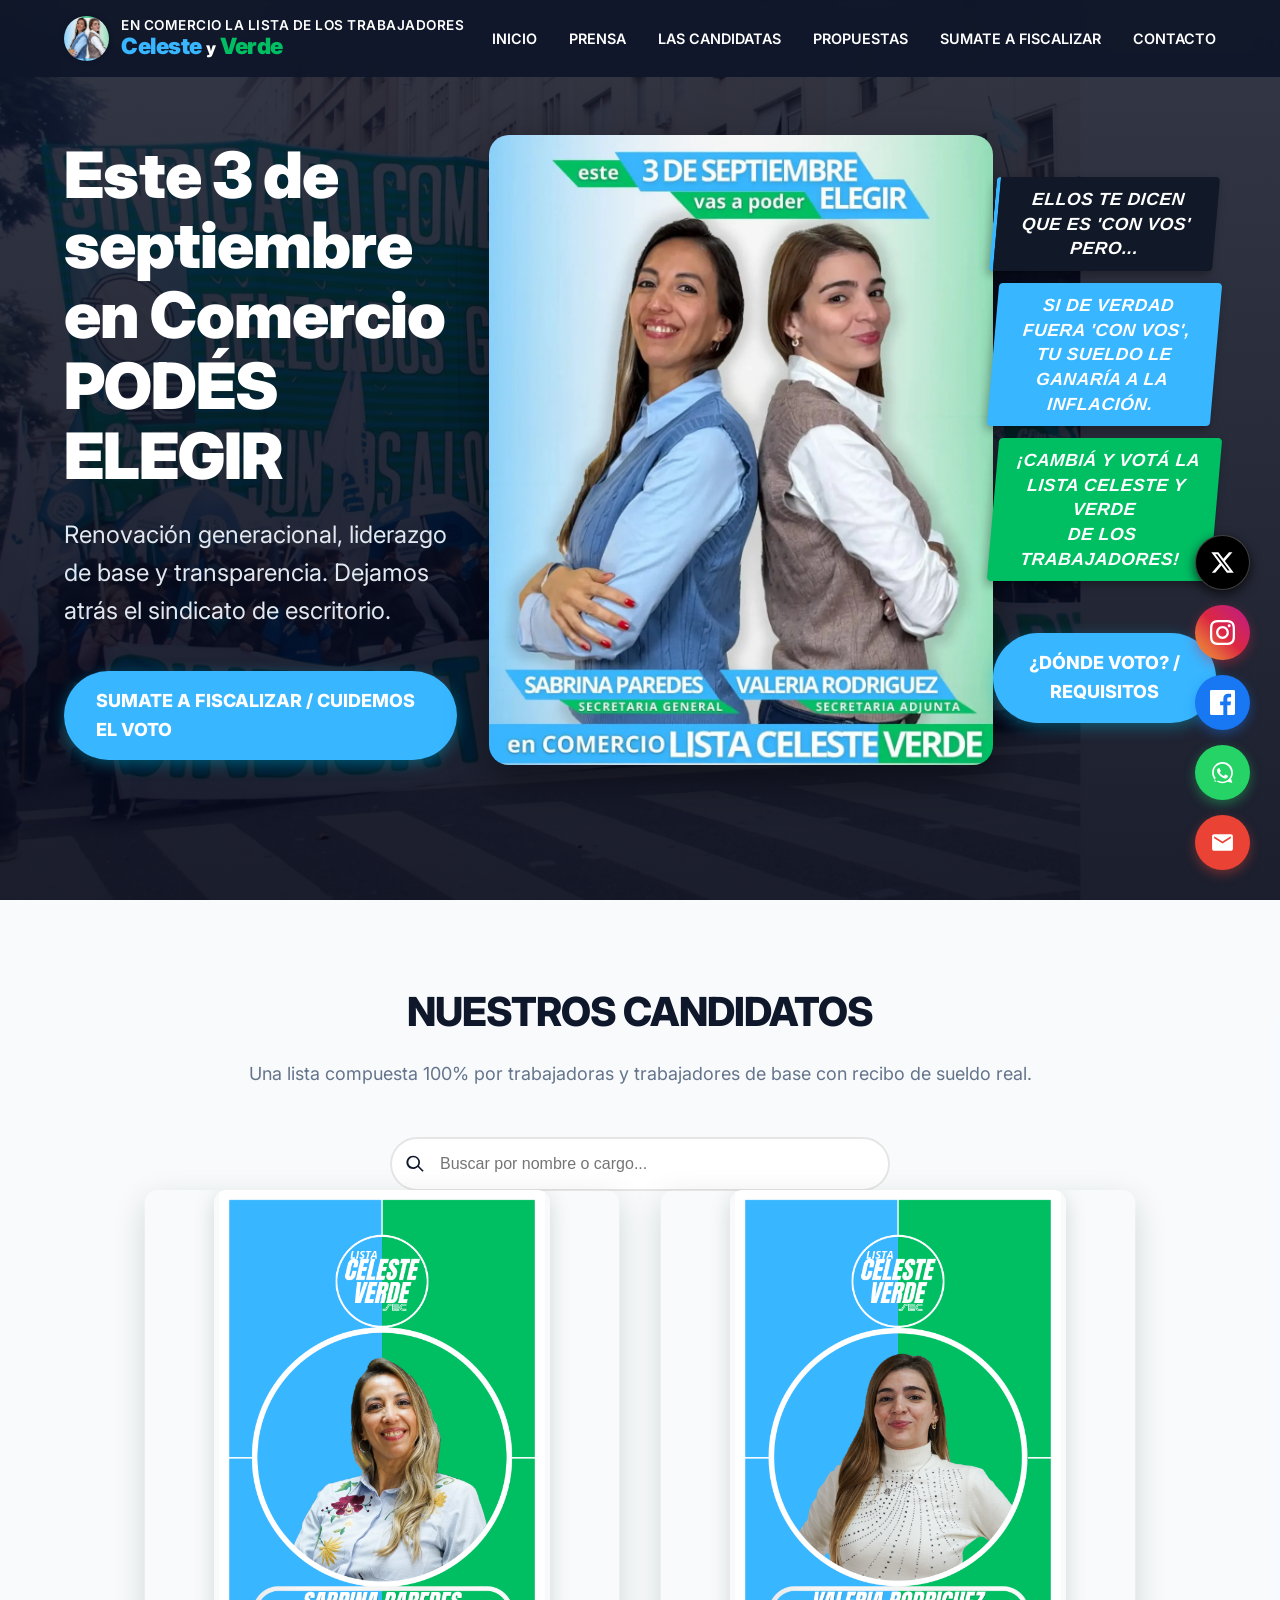
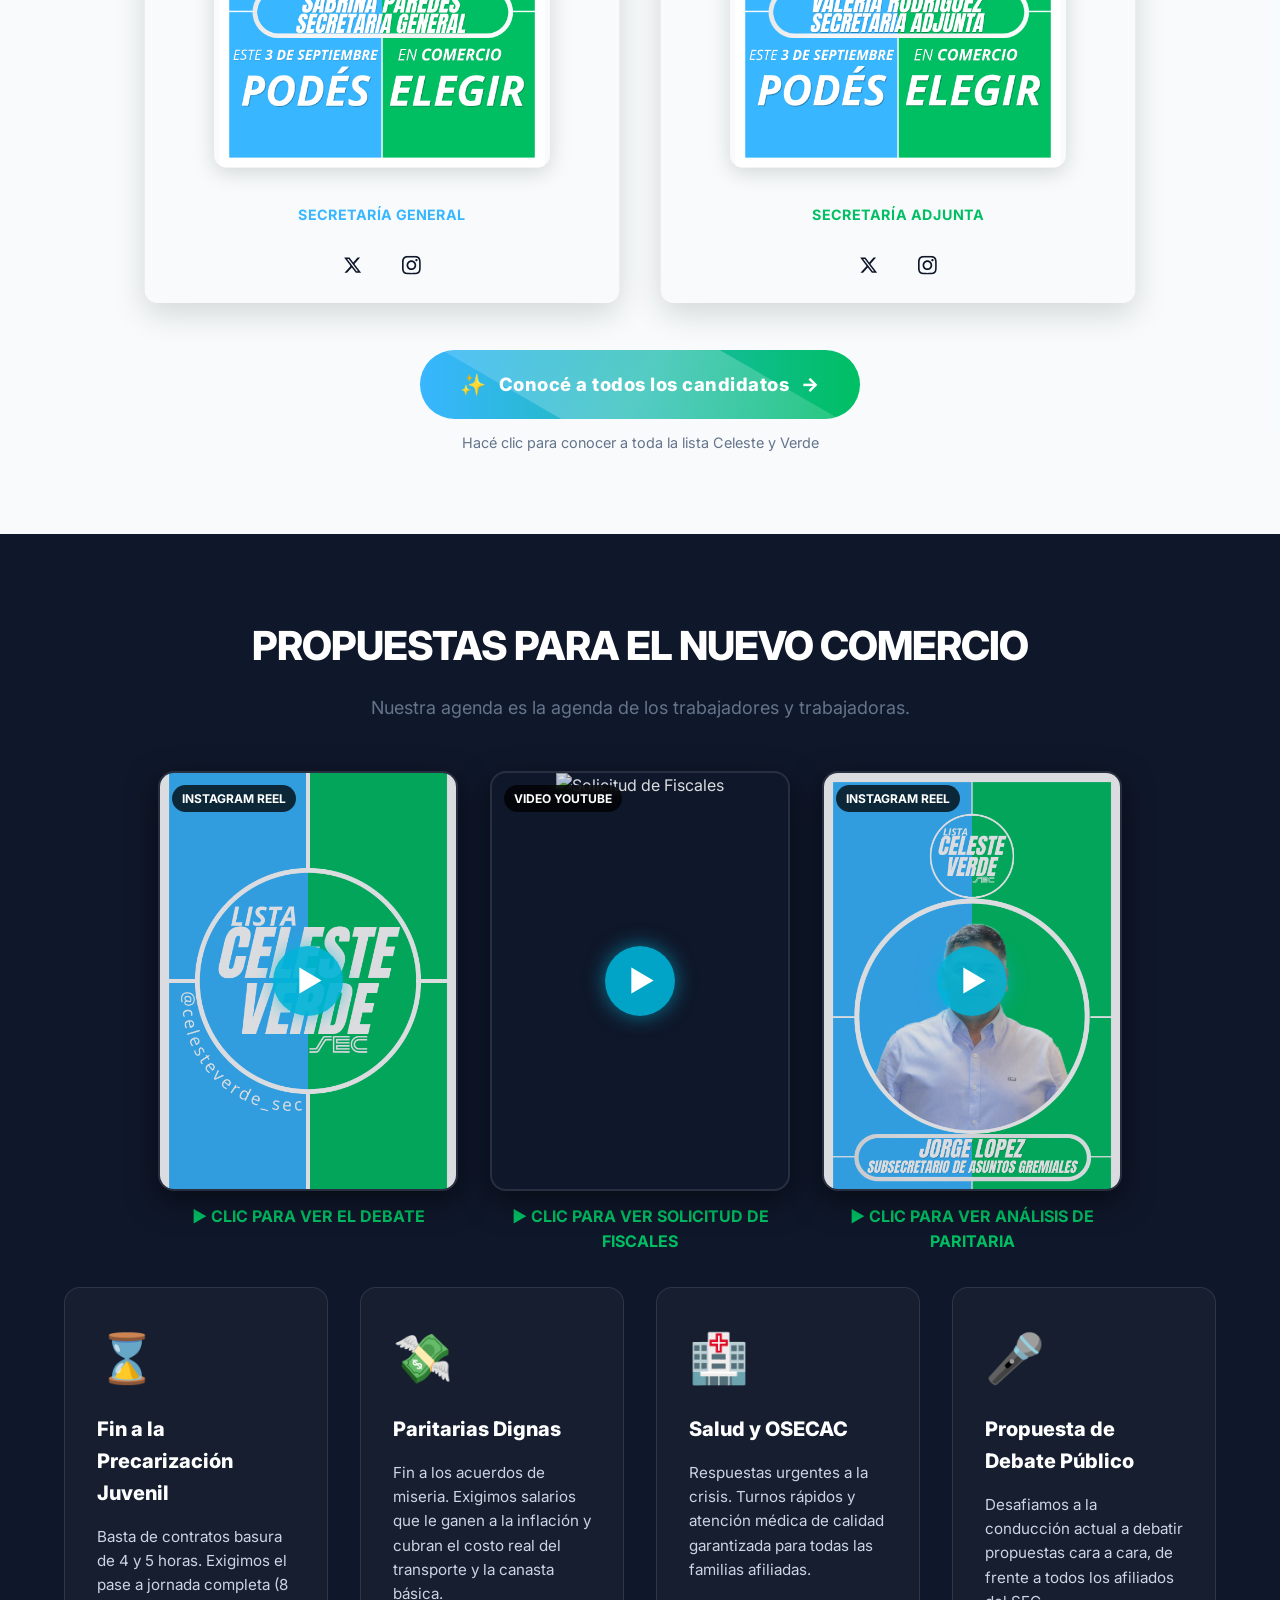
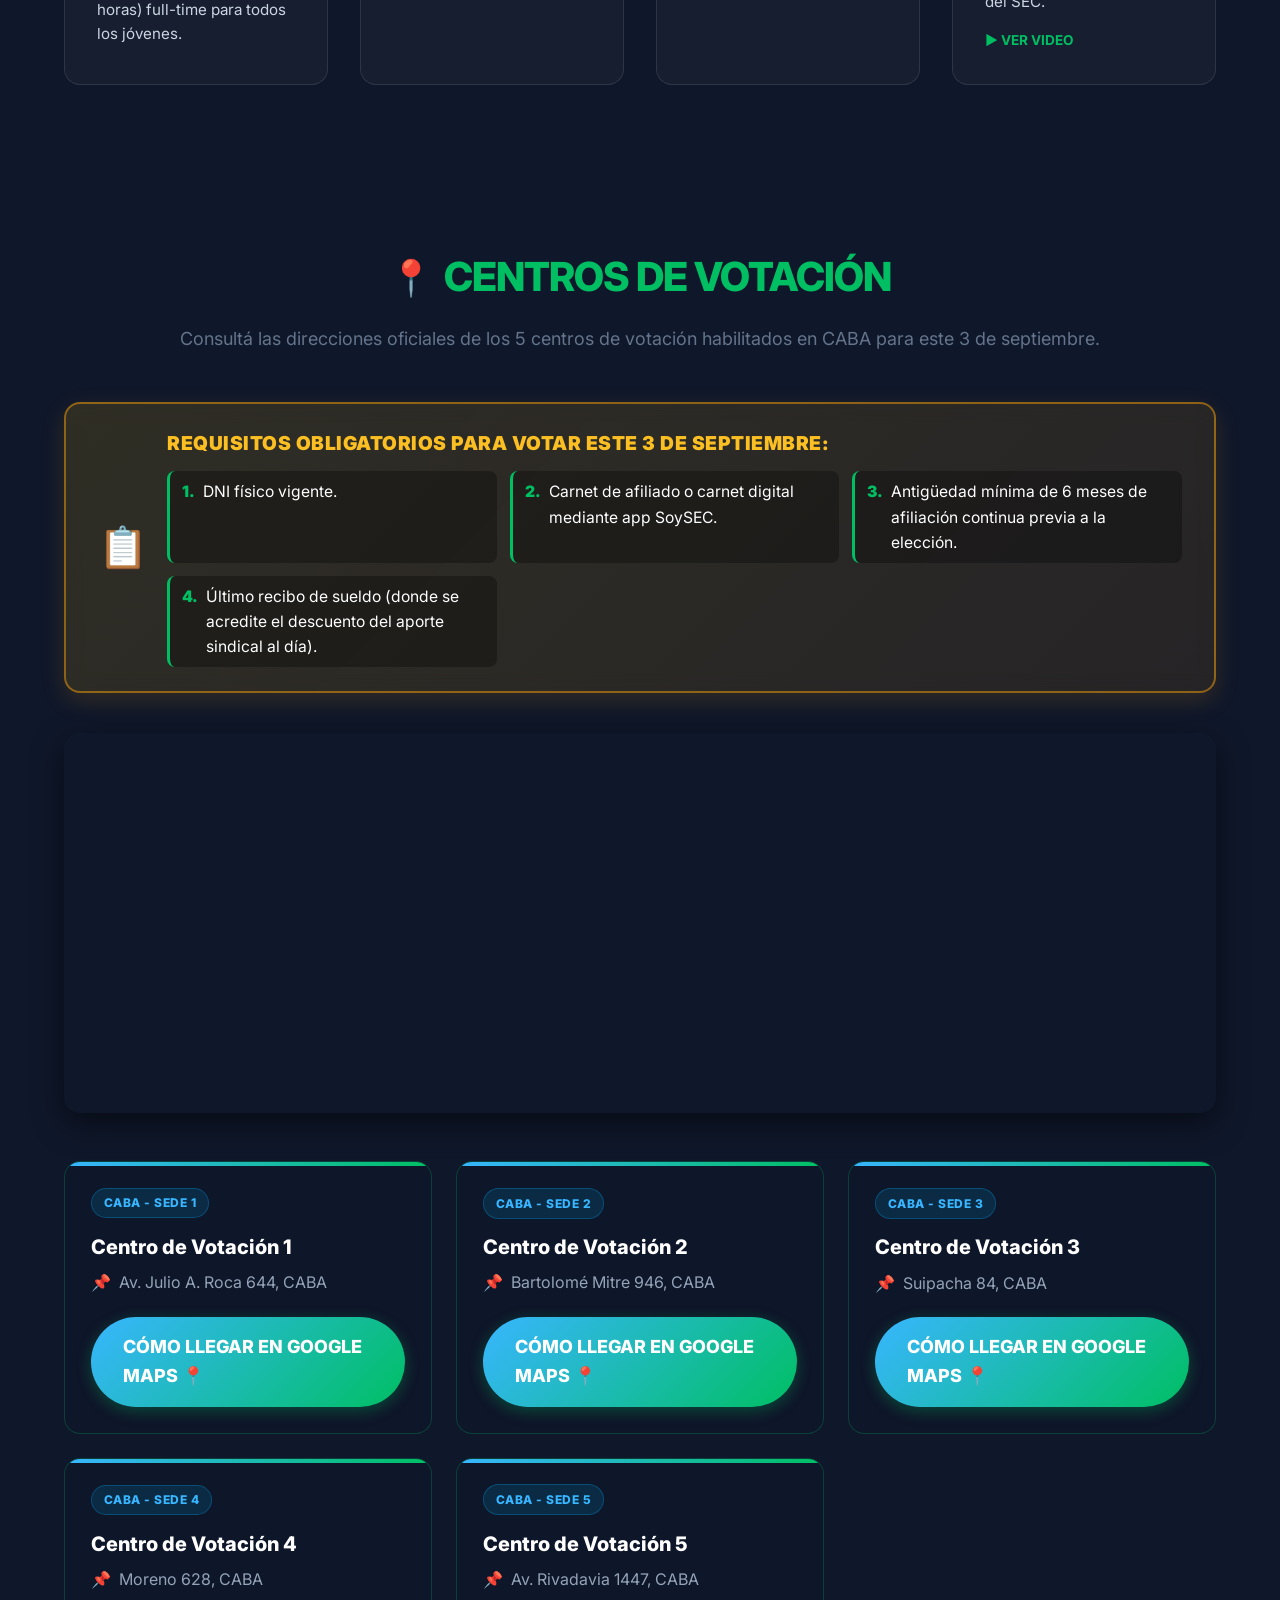
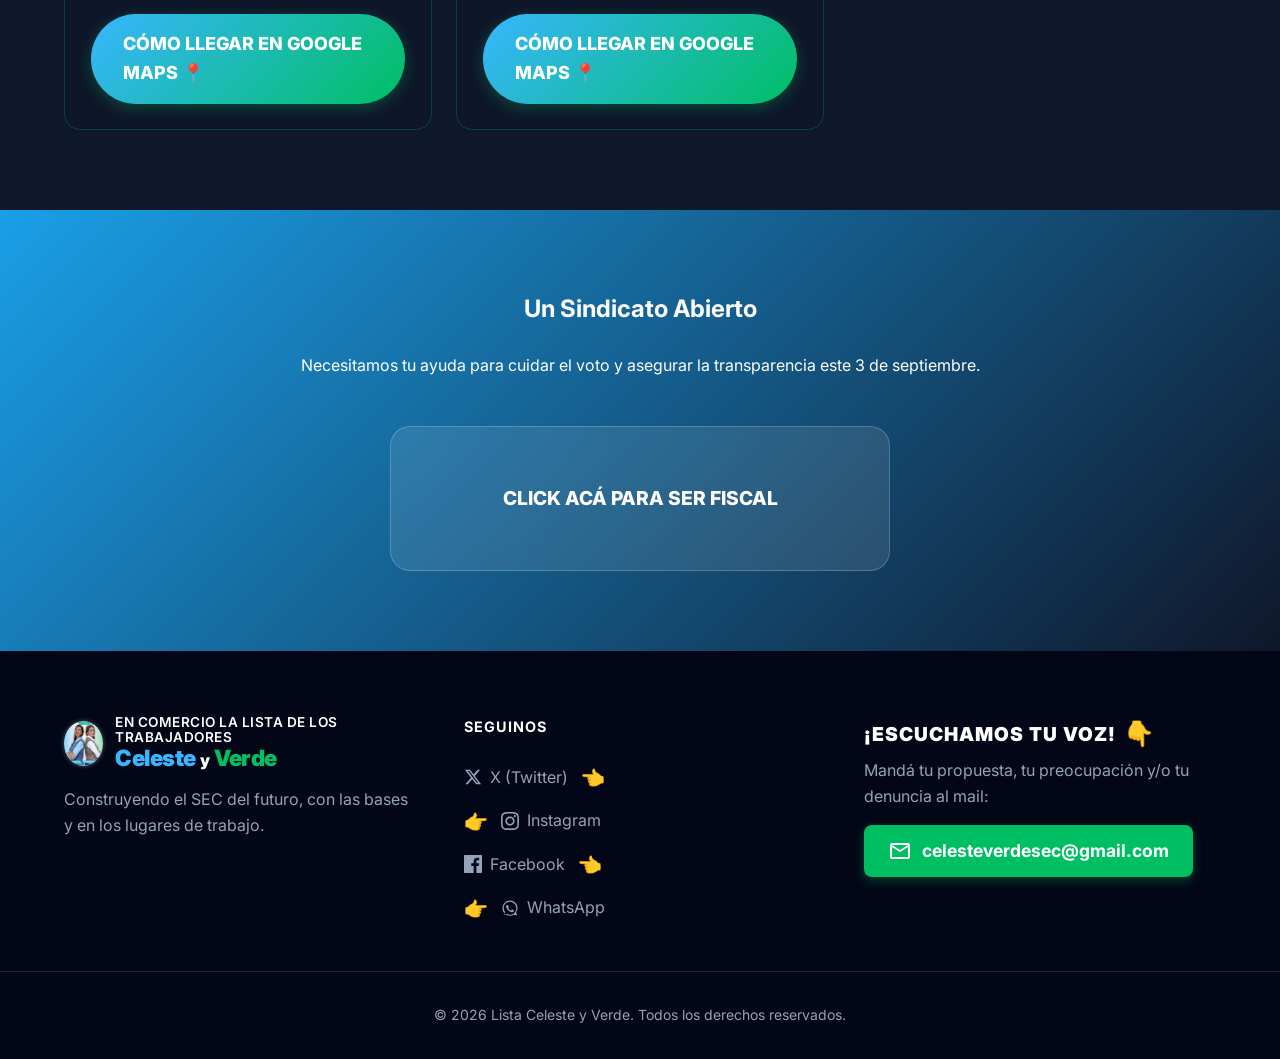
==== index.html @ 41adf893 "Update Donde Voto styling, add leaflet interactive map, and finalize pages" ====
<!DOCTYPE html>
<html lang="es" class="scroll-snap-enabled">
<head>
    <meta charset="UTF-8">
    <meta name="viewport" content="width=device-width, initial-scale=1.0">
    <title>Lista Celeste y Verde - Sindicato de Empleados de Comercio (SEC) | Elecciones y Paritarias</title>
    <meta name="description" content="En Comercio la Lista de los Trabajadores Celeste y Verde. Renovación generacional, defensa de tu sueldo, paritarias, derechos laborales y transparencia en el SEC. Sabrina Paredes y Valeria Rodríguez. Enterate dónde voto y más.">
    <meta name="keywords" content="Lista Celeste y Verde, Sindicato de Empleados de Comercio, SEC, Sabrina Paredes, Valeria Rodriguez, Elecciones SEC, paritarias comercio, aumento de sueldo comercio, donde voto comercio, inflacion, derechos laborales, elecciones sindicales, comercio capital federal">
    <meta name="author" content="Lista Celeste y Verde">
    <meta name="robots" content="index, follow, max-snippet:-1, max-image-preview:large, max-video-preview:-1">
    <link rel="canonical" href="https://intel003.github.io/celsteyverde/">

    <!-- Open Graph / Social Media (WhatsApp, Facebook, Instagram) -->
    <meta property="og:type" content="website">
    <meta property="og:url" content="https://intel003.github.io/celsteyverde/">
    <meta property="og:title" content="Lista Celeste y Verde | En comercio la lista de los trabajadores">
    <meta property="og:description" content="Renovación generacional, liderazgo de base y transparencia en el Sindicato de Empleados de Comercio (SEC). Conducida por Sabrina Paredes y Valeria Rodríguez.">
    <meta property="og:image" content="https://intel003.github.io/celsteyverde/sabrinayvaleriadeespalda.jpg">
    <meta property="og:locale" content="es_AR">
    <meta property="og:site_name" content="Lista Celeste y Verde SEC">

    <!-- Twitter Cards -->
    <meta name="twitter:card" content="summary_large_image">
    <meta name="twitter:site" content="@Celesteyverde">
    <meta name="twitter:title" content="Lista Celeste y Verde | En comercio la lista de los trabajadores">
    <meta name="twitter:description" content="Renovación generacional, liderazgo de base y transparencia. Sabrina Paredes y Valeria Rodríguez.">
    <meta name="twitter:image" content="https://intel003.github.io/celsteyverde/sabrinayvaleriadeespalda.jpg">

    <!-- JSON-LD Datos Estructurados para Google -->
    <script type="application/ld+json">
    {
      "@context": "https://schema.org",
      "@type": "Organization",
      "name": "Lista Celeste y Verde",
      "alternateName": "En comercio la lista de los trabajadores Celeste y Verde",
      "url": "https://intel003.github.io/celsteyverde/",
      "logo": "https://intel003.github.io/celsteyverde/logo.jpg",
      "description": "Lista Celeste y Verde para las elecciones del Sindicato de Empleados de Comercio (SEC). Conducida por Sabrina Paredes y Valeria Rodríguez.",
      "sameAs": [
        "https://x.com/Celesteyverde",
        "https://www.instagram.com/celesteverde_sec",
        "https://www.facebook.com/people/lacelesteyverde26/61592849967235/",
        "https://whatsapp.com/channel/0029Vb8SAuhBlHpfccqM6Q3B"
      ]
    }
    </script>

    <link href="https://fonts.googleapis.com/css2?family=Inter:wght@400;600;800;900&display=swap" rel="stylesheet">
    <!-- Favicon (Icono de la pestaña) -->
    <link rel="icon" type="image/png" href="favicon.png">
    <link rel="stylesheet" href="https://unpkg.com/leaflet@1.9.4/dist/leaflet.css" integrity="sha256-p4NxAoJBhIIN+hmNHrzRCf9tD/miZyoHS5obTRR9BMY=" crossorigin=""/>
    <link rel="stylesheet" href="style.css">

    <!-- Google tag (gtag.js) -->
    <script async src="https://www.googletagmanager.com/gtag/js?id=G-GR53KST8CR"></script>
    <script>
      window.dataLayer = window.dataLayer || [];
      function gtag(){dataLayer.push(arguments);}
      gtag('js', new Date());

      gtag('config', 'G-GR53KST8CR');
    </script>
</head>
<body>

    <!-- Header / Navbar -->
    <nav class="navbar">
        <div class="container nav-container">
            <a href="#" class="logo" style="display: flex; align-items: center; gap: 12px; text-decoration: none;">
                <img src="logo.jpg" alt="Logo Celeste y Verde" style="width: 45px; height: 45px; border-radius: 50%; object-fit: cover; box-shadow: 0 0 5px rgba(0,0,0,0.3);">
                <span style="display: flex; flex-direction: column; line-height: 1.1;">
                    <span class="text-white" style="font-size: 0.85rem; font-weight: 600; text-transform: uppercase; letter-spacing: 0.5px;">En comercio la lista de los trabajadores</span>
                    <span><span class="text-celeste" style="font-size: 1.4rem; font-weight: 900;">Celeste</span> <span class="text-white" style="font-size: 1rem;">y</span> <span class="text-verde" style="font-size: 1.4rem; font-weight: 900;">Verde</span></span>
                </span>
            </a>
            <button class="mobile-toggle" aria-label="Abrir menú">
                <span></span>
                <span></span>
                <span></span>
            </button>
            <ul class="nav-links">
                <li><a href="#inicio">Inicio</a></li>
                <li><a href="prensa.html">Prensa</a></li>
                <li><a href="#nosotros">Las Candidatas</a></li>
                <li><a href="#propuestas">Propuestas</a></li>
                <li><a href="#sumate">Sumate a Fiscalizar</a></li>
                <li><a href="#contacto">Contacto</a></li>
            </ul>
        </div>
    </nav>

    <!-- Hero Section -->
    <header id="inicio" class="hero">
        <div class="hero-overlay"></div>
        <div class="container hero-content">
            <div class="hero-text">
                <h1><span class="blink-celeste">Este 3 de septiembre</span> <span class="blink-verde">en Comercio</span> <br><span class="blink-celeste">PODÉS</span> <span class="blink-verde">ELEGIR</span></h1>
                <p class="hero-subtitle">Renovación generacional, liderazgo de base y transparencia. Dejamos atrás el sindicato de escritorio.</p>
                <div class="hero-actions">
                    <a href="#sumate" class="btn btn-primary btn-blink-slow">Sumate a Fiscalizar / Cuidemos el Voto</a>
                </div>
            </div>
            <div class="hero-image">
                <img src="sabrinayvaleriadeespalda.jpg" alt="Sabrina Paredes y Valeria Rodríguez" class="hero-candidatas-img">
                <div class="slogan-under-image">
                    <div class="slogan-badge bg-dark-brush">Ellos te dicen que es 'con vos' pero...</div>
                    <div class="slogan-badge bg-celeste-brush">Si de verdad fuera 'con vos',<br>tu sueldo le ganaría a la inflación.</div>
                    <div class="slogan-badge bg-verde-brush">¡Cambiá y votá la Lista Celeste y Verde<br>de los Trabajadores!</div>
                    <div style="text-align: center; margin-top: 40px;">
                        <a href="#donde-voto" class="btn btn-primary btn-blink-slow">¿DÓNDE VOTO? / REQUISITOS</a>
                    </div>
                </div>
            </div>
        </div>
    </header>

    <!-- Bloque 1: Lista Completa de Candidatos -->
    <section id="nosotros" class="section bg-light">
        <div class="container">
            <div class="section-title text-center">
                <h2>Nuestros Candidatos</h2>
                <p>Una lista compuesta 100% por trabajadoras y trabajadores de base con recibo de sueldo real.</p>
            </div>

            <!-- Buscador -->
            <div class="search-container text-center mb-6">
                <div class="search-box">
                    <svg class="search-icon" viewBox="0 0 24 24" width="20" height="20" fill="currentColor"><path d="M10 2a8 8 0 105.293 13.707l5.707 5.707 1.414-1.414-5.707-5.707A8 8 0 0010 2zm0 2a6 6 0 110 12 6 6 0 010-12z"/></svg>
                    <input type="text" id="candidateSearch" class="search-input" placeholder="Buscar por nombre o cargo...">
                </div>
            </div>

            <!-- Cabecera / Conducción -->
            <div class="candidatos-tier">
                <div class="candidatas-grid top-tier">
                    <div class="candidato-card premium-card" data-name="sabrina paredes" data-cargo="secretaria general">
                        <img src="sabrina.png" alt="Sabrina Paredes" class="candidata-img" loading="lazy" decoding="async">
                        <div class="candidato-info">
                            <span class="candidato-puesto text-celeste">Secretaría General</span>
                        </div>
                        <div class="candidata-socials">
                            <a href="https://x.com/sabriparedessec?s=20" target="_blank" rel="noopener noreferrer" class="social-icon" aria-label="X (Twitter)">
                                <svg viewBox="0 0 24 24" width="18" height="18" fill="currentColor"><path d="M18.244 2.25h3.308l-7.227 8.26 8.502 11.24H16.17l-5.214-6.817L4.99 21.75H1.68l7.73-8.835L1.254 2.25H8.08l4.713 6.231zm-1.161 17.52h1.833L7.084 4.126H5.117z"/></svg>
                            </a>
                            <a href="https://www.instagram.com/sabrinaparedesoficial?utm_source=ig_web_button_share_sheet&igsh=ZDNlZDc0MzIxNw==" target="_blank" rel="noopener noreferrer" class="social-icon" aria-label="Instagram">
                                <svg viewBox="0 0 24 24" width="18" height="18" fill="currentColor"><path d="M12 2.163c3.204 0 3.584.012 4.85.07 3.252.148 4.771 1.691 4.919 4.919.058 1.265.069 1.645.069 4.849 0 3.205-.012 3.584-.069 4.849-.149 3.225-1.664 4.771-4.919 4.919-1.266.058-1.644.07-4.85.07-3.204 0-3.584-.012-4.849-.07-3.26-.149-4.771-1.699-4.919-4.92-.058-1.265-.07-1.644-.07-4.849 0-3.204.013-3.583.07-4.849.149-3.227 1.664-4.771 4.919-4.919 1.266-.057 1.645-.069 4.849-.069zm0-2.163c-3.259 0-3.667.014-4.947.072-4.358.2-6.78 2.618-6.98 6.98-.059 1.281-.073 1.689-.073 4.948 0 3.259.014 3.668.072 4.948.2 4.358 2.618 6.78 6.98 6.98 1.281.058 1.689.072 4.948.072 3.259 0 3.668-.014 4.948-.072 4.354-.2 6.782-2.618 6.979-6.98.059-1.28.073-1.689.073-4.948 0-3.259-.014-3.667-.072-4.947-.196-4.354-2.617-6.78-6.979-6.98-1.281-.059-1.69-.073-4.949-.073zm0 5.838c-3.403 0-6.162 2.759-6.162 6.162s2.759 6.163 6.162 6.163 6.162-2.759 6.162-6.163c0-3.403-2.759-6.162-6.162-6.162zm0 10.162c-2.209 0-4-1.79-4-4 0-2.209 1.791-4 4-4s4 1.791 4 4c0 2.21-1.791 4-4 4zm6.406-11.845c-.796 0-1.441.645-1.441 1.44s.645 1.44 1.441 1.44c.795 0 1.439-.645 1.439-1.44s-.644-1.44-1.439-1.44z"/></svg>
                            </a>
                        </div>
                    </div>
                    <div class="candidato-card premium-card" data-name="valeria rodríguez" data-cargo="secretaria adjunta">
                        <img src="VALERIA.png" alt="Valeria Rodríguez" class="candidata-img" loading="lazy" decoding="async">
                        <div class="candidato-info">
                            <span class="candidato-puesto text-verde">Secretaría Adjunta</span>
                        </div>
                        <div class="candidata-socials">
                            <a href="https://x.com/Val_Rodriguez11" target="_blank" rel="noopener noreferrer" class="social-icon" aria-label="X (Twitter)">
                                <svg viewBox="0 0 24 24" width="18" height="18" fill="currentColor"><path d="M18.244 2.25h3.308l-7.227 8.26 8.502 11.24H16.17l-5.214-6.817L4.99 21.75H1.68l7.73-8.835L1.254 2.25H8.08l4.713 6.231zm-1.161 17.52h1.833L7.084 4.126H5.117z"/></svg>
                            </a>
                            <a href="https://www.instagram.com/valeria_rodriguezok?igsh=MTNxOXphZjhndXh1MA==" target="_blank" rel="noopener noreferrer" class="social-icon" aria-label="Instagram">
                                <svg viewBox="0 0 24 24" width="18" height="18" fill="currentColor"><path d="M12 2.163c3.204 0 3.584.012 4.85.07 3.252.148 4.771 1.691 4.919 4.919.058 1.265.069 1.645.069 4.849 0 3.205-.012 3.584-.069 4.849-.149 3.225-1.664 4.771-4.919 4.919-1.266.058-1.644.07-4.85.07-3.204 0-3.584-.012-4.849-.07-3.26-.149-4.771-1.699-4.919-4.92-.058-1.265-.07-1.644-.07-4.849 0-3.204.013-3.583.07-4.849.149-3.227 1.664-4.771 4.919-4.919 1.266-.057 1.645-.069 4.849-.069zm0-2.163c-3.259 0-3.667.014-4.947.072-4.358.2-6.78 2.618-6.98 6.98-.059 1.281-.073 1.689-.073 4.948 0 3.259.014 3.668.072 4.948.2 4.358 2.618 6.78 6.98 6.98 1.281.058 1.689.072 4.948.072 3.259 0 3.668-.014 4.948-.072 4.354-.2 6.782-2.618 6.979-6.98.059-1.28.073-1.689.073-4.948 0-3.259-.014-3.667-.072-4.947-.196-4.354-2.617-6.78-6.979-6.98-1.281-.059-1.69-.073-4.949-.073zm0 5.838c-3.403 0-6.162 2.759-6.162 6.162s2.759 6.163 6.162 6.163 6.162-2.759 6.162-6.163c0-3.403-2.759-6.162-6.162-6.162zm0 10.162c-2.209 0-4-1.79-4-4 0-2.209 1.791-4 4-4s4 1.791 4 4c0 2.21-1.791 4-4 4zm6.406-11.845c-.796 0-1.441.645-1.441 1.44s.645 1.44 1.441 1.44c.795 0 1.439-.645 1.439-1.44s-.644-1.44-1.439-1.44z"/></svg>
                            </a>
                        </div>
                    </div>
                </div>
            </div>

            <!-- Botón de invitación a la página completa de candidatos -->
            <div class="text-center mt-6">
                <a href="candidatos.html" class="btn-candidatos-brillante">
                    <span class="btn-brillante-icon">✨</span>
                    Conocé a todos los candidatos
                    <span class="btn-brillante-arrow">→</span>
                </a>
                <p style="margin-top:0.75rem; color: var(--color-gray); font-size: 0.9rem;">Hacé clic para conocer a toda la lista Celeste y Verde</p>
            </div>

            <!-- HIDDEN - Nivel 1: Destacados (movido a candidatos.html) -->
            <div class="candidatos-tier mt-6" style="display:none;">
                <div class="candidatas-grid nivel1-grid">
                    <div class="candidato-card" data-name="sergio ortiz" data-cargo="secretario de asuntos gremiales">
                        <img src="sergio_ortiz.png" alt="Sergio Ortiz" class="candidata-img" loading="lazy" decoding="async">
                        <div class="candidato-info">
                            <span class="candidato-puesto text-celeste">Secretaría de Asuntos Gremiales</span>
                        </div>
                        <div class="candidata-socials">
                            <a href="https://x.com/Sergio_OrtizOk?s=20" target="_blank" rel="noopener noreferrer" class="social-icon"><svg viewBox="0 0 24 24" width="16" height="16" fill="currentColor"><path d="M18.244 2.25h3.308l-7.227 8.26 8.502 11.24H16.17l-5.214-6.817L4.99 21.75H1.68l7.73-8.835L1.254 2.25H8.08l4.713 6.231zm-1.161 17.52h1.833L7.084 4.126H5.117z"/></svg></a>
                            <a href="https://www.instagram.com/ortiz.sergio_ok_?utm_source=ig_web_button_share_sheet&igsh=ZDNlZDc0MzIxNw==" target="_blank" rel="noopener noreferrer" class="social-icon"><svg viewBox="0 0 24 24" width="16" height="16" fill="currentColor"><path d="M12 2.163c3.204 0 3.584.012 4.85.07 3.252.148 4.771 1.691 4.919 4.919.058 1.265.069 1.645.069 4.849 0 3.205-.012 3.584-.069 4.849-.149 3.225-1.664 4.771-4.919 4.919-1.266.058-1.644.07-4.85.07-3.204 0-3.584-.012-4.849-.07-3.26-.149-4.771-1.699-4.919-4.92-.058-1.265-.07-1.644-.07-4.849 0-3.204.013-3.583.07-4.849.149-3.227 1.664-4.771 4.919-4.919 1.266-.057 1.645-.069 4.849-.069zm0-2.163c-3.259 0-3.667.014-4.947.072-4.358.2-6.78 2.618-6.98 6.98-.059 1.281-.073 1.689-.073 4.948 0 3.259.014 3.668.072 4.948.2 4.358 2.618 6.78 6.98 6.98 1.281.058 1.689.072 4.948.072 3.259 0 3.668-.014 4.948-.072 4.354-.2 6.782-2.618 6.979-6.98.059-1.28.073-1.689.073-4.948 0-3.259-.014-3.667-.072-4.947-.196-4.354-2.617-6.78-6.979-6.98-1.281-.059-1.69-.073-4.949-.073zm0 5.838c-3.403 0-6.162 2.759-6.162 6.162s2.759 6.163 6.162 6.163 6.162-2.759 6.162-6.163c0-3.403-2.759-6.162-6.162-6.162zm0 10.162c-2.209 0-4-1.79-4-4 0-2.209 1.791-4 4-4s4 1.791 4 4c0 2.21-1.791 4-4 4zm6.406-11.845c-.796 0-1.441.645-1.441 1.44s.645 1.44 1.441 1.44c.795 0 1.439-.645 1.439-1.44s-.644-1.44-1.439-1.44z"/></svg></a>
                        </div>
                    </div>
                    <div class="candidato-card" data-name="jorge lópez" data-cargo="subsecretario de asuntos gremiales">
                        <img src="lopez.png" alt="Jorge López" class="candidata-img" loading="lazy" decoding="async">
                        <div class="candidato-info">
                            <span class="candidato-puesto text-verde">Subsecretaría de Asuntos Gremiales</span>
                        </div>
                        <div class="candidata-socials">
                            <a href="https://x.com/jorgelopezsec?s=20" target="_blank" rel="noopener noreferrer" class="social-icon"><svg viewBox="0 0 24 24" width="16" height="16" fill="currentColor"><path d="M18.244 2.25h3.308l-7.227 8.26 8.502 11.24H16.17l-5.214-6.817L4.99 21.75H1.68l7.73-8.835L1.254 2.25H8.08l4.713 6.231zm-1.161 17.52h1.833L7.084 4.126H5.117z"/></svg></a>
                            <a href="https://www.instagram.com/jorgelopezsec?utm_source=ig_web_button_share_sheet&igsh=ZDNlZDc0MzIxNw==" target="_blank" rel="noopener noreferrer" class="social-icon"><svg viewBox="0 0 24 24" width="16" height="16" fill="currentColor"><path d="M12 2.163c3.204 0 3.584.012 4.85.07 3.252.148 4.771 1.691 4.919 4.919.058 1.265.069 1.645.069 4.849 0 3.205-.012 3.584-.069 4.849-.149 3.225-1.664 4.771-4.919 4.919-1.266.058-1.644.07-4.85.07-3.204 0-3.584-.012-4.849-.07-3.26-.149-4.771-1.699-4.919-4.92-.058-1.265-.07-1.644-.07-4.849 0-3.204.013-3.583.07-4.849.149-3.227 1.664-4.771 4.919-4.919 1.266-.057 1.645-.069 4.849-.069zm0-2.163c-3.259 0-3.667.014-4.947.072-4.358.2-6.78 2.618-6.98 6.98-.059 1.281-.073 1.689-.073 4.948 0 3.259.014 3.668.072 4.948.2 4.358 2.618 6.78 6.98 6.98 1.281.058 1.689.072 4.948.072 3.259 0 3.668-.014 4.948-.072 4.354-.2 6.782-2.618 6.979-6.98.059-1.28.073-1.689.073-4.948 0-3.259-.014-3.667-.072-4.947-.196-4.354-2.617-6.78-6.979-6.98-1.281-.059-1.69-.073-4.949-.073zm0 5.838c-3.403 0-6.162 2.759-6.162 6.162s2.759 6.163 6.162 6.163 6.162-2.759 6.162-6.163c0-3.403-2.759-6.162-6.162-6.162zm0 10.162c-2.209 0-4-1.79-4-4 0-2.209 1.791-4 4-4s4 1.791 4 4c0 2.21-1.791 4-4 4zm6.406-11.845c-.796 0-1.441.645-1.441 1.44s.645 1.44 1.441 1.44c.795 0 1.439-.645 1.439-1.44s-.644-1.44-1.439-1.44z"/></svg></a>
                        </div>
                    </div>
                    <div class="candidato-card" data-name="sebastián ydrny" data-cargo="secretario de la juventud">
                        <img src="sebastian_gabriel_ydrny.png" alt="Sebastián Ydrny" class="candidata-img" loading="lazy" decoding="async">
                        <div class="candidato-info">
                            <span class="candidato-puesto text-celeste">Secretaría de la Juventud</span>
                        </div>
                        <div class="candidata-socials">
                            <a href="https://x.com/SYdrny" target="_blank" rel="noopener noreferrer" class="social-icon"><svg viewBox="0 0 24 24" width="16" height="16" fill="currentColor"><path d="M18.244 2.25h3.308l-7.227 8.26 8.502 11.24H16.17l-5.214-6.817L4.99 21.75H1.68l7.73-8.835L1.254 2.25H8.08l4.713 6.231zm-1.161 17.52h1.833L7.084 4.126H5.117z"/></svg></a>
                            <a href="https://www.instagram.com/sebasydrny?utm_source=ig_web_button_share_sheet&igsh=ZDNlZDc0MzIxNw==" target="_blank" rel="noopener noreferrer" class="social-icon"><svg viewBox="0 0 24 24" width="16" height="16" fill="currentColor"><path d="M12 2.163c3.204 0 3.584.012 4.85.07 3.252.148 4.771 1.691 4.919 4.919.058 1.265.069 1.645.069 4.849 0 3.205-.012 3.584-.069 4.849-.149 3.225-1.664 4.771-4.919 4.919-1.266.058-1.644.07-4.85.07-3.204 0-3.584-.012-4.849-.07-3.26-.149-4.771-1.699-4.919-4.92-.058-1.265-.07-1.644-.07-4.849 0-3.204.013-3.583.07-4.849.149-3.227 1.664-4.771 4.919-4.919 1.266-.057 1.645-.069 4.849-.069zm0-2.163c-3.259 0-3.667.014-4.947.072-4.358.2-6.78 2.618-6.98 6.98-.059 1.281-.073 1.689-.073 4.948 0 3.259.014 3.668.072 4.948.2 4.358 2.618 6.78 6.98 6.98 1.281.058 1.689.072 4.948.072 3.259 0 3.668-.014 4.948-.072 4.354-.2 6.782-2.618 6.979-6.98.059-1.28.073-1.689.073-4.948 0-3.259-.014-3.667-.072-4.947-.196-4.354-2.617-6.78-6.979-6.98-1.281-.059-1.69-.073-4.949-.073zm0 5.838c-3.403 0-6.162 2.759-6.162 6.162s2.759 6.163 6.162 6.163 6.162-2.759 6.162-6.163c0-3.403-2.759-6.162-6.162-6.162zm0 10.162c-2.209 0-4-1.79-4-4 0-2.209 1.791-4 4-4s4 1.791 4 4c0 2.21-1.791 4-4 4zm6.406-11.845c-.796 0-1.441.645-1.441 1.44s.645 1.44 1.441 1.44c.795 0 1.439-.645 1.439-1.44s-.644-1.44-1.439-1.44z"/></svg></a>
                        </div>
                    </div>
                    <div class="candidato-card" data-name="oscar carrozas" data-cargo="secretario de encuadramiento y estadística">
                        <img src="oscar_carrozas.png" alt="Oscar Carrozas" class="candidata-img" loading="lazy" decoding="async">
                        <div class="candidato-info">
                            <span class="candidato-puesto text-verde">Sec. Encuadramiento y Estadística</span>
                        </div>
                        <div class="candidata-socials">
                            <a href="https://x.com/oscarcarrozaz?s=20" target="_blank" rel="noopener noreferrer" class="social-icon"><svg viewBox="0 0 24 24" width="16" height="16" fill="currentColor"><path d="M18.244 2.25h3.308l-7.227 8.26 8.502 11.24H16.17l-5.214-6.817L4.99 21.75H1.68l7.73-8.835L1.254 2.25H8.08l4.713 6.231zm-1.161 17.52h1.833L7.084 4.126H5.117z"/></svg></a>
                            <a href="https://www.instagram.com/carrozaz?utm_source=ig_web_button_share_sheet&igsh=ZDNlZDc0MzIxNw==" target="_blank" rel="noopener noreferrer" class="social-icon"><svg viewBox="0 0 24 24" width="16" height="16" fill="currentColor"><path d="M12 2.163c3.204 0 3.584.012 4.85.07 3.252.148 4.771 1.691 4.919 4.919.058 1.265.069 1.645.069 4.849 0 3.205-.012 3.584-.069 4.849-.149 3.225-1.664 4.771-4.919 4.919-1.266.058-1.644.07-4.85.07-3.204 0-3.584-.012-4.849-.07-3.26-.149-4.771-1.699-4.919-4.92-.058-1.265-.07-1.644-.07-4.849 0-3.204.013-3.583.07-4.849.149-3.227 1.664-4.771 4.919-4.919 1.266-.057 1.645-.069 4.849-.069zm0-2.163c-3.259 0-3.667.014-4.947.072-4.358.2-6.78 2.618-6.98 6.98-.059 1.281-.073 1.689-.073 4.948 0 3.259.014 3.668.072 4.948.2 4.358 2.618 6.78 6.98 6.98 1.281.058 1.689.072 4.948.072 3.259 0 3.668-.014 4.948-.072 4.354-.2 6.782-2.618 6.979-6.98.059-1.28.073-1.689.073-4.948 0-3.259-.014-3.667-.072-4.947-.196-4.354-2.617-6.78-6.979-6.98-1.281-.059-1.69-.073-4.949-.073zm0 5.838c-3.403 0-6.162 2.759-6.162 6.162s2.759 6.163 6.162 6.163 6.162-2.759 6.162-6.163c0-3.403-2.759-6.162-6.162-6.162zm0 10.162c-2.209 0-4-1.79-4-4 0-2.209 1.791-4 4-4s4 1.791 4 4c0 2.21-1.791 4-4 4zm6.406-11.845c-.796 0-1.441.645-1.441 1.44s.645 1.44 1.441 1.44c.795 0 1.439-.645 1.439-1.44s-.644-1.44-1.439-1.44z"/></svg></a>
                        </div>
                    </div>
                </div>
            </div>

            <!-- HIDDEN - Nivel 2 (movido a candidatos.html) -->
            <div class="candidatos-tier mt-6 mb-6" style="display:none;">
                <div class="candidatas-grid nivel2-grid">
                    <div class="candidato-card" data-name="laura núñez" data-cargo="secretaria de estadística y defensa al consumidor">
                        <img src="laura.png" alt="Laura Núñez" class="candidata-img" loading="lazy" decoding="async">
                        <div class="candidato-info">
                            <span class="candidato-puesto text-celeste">Sec. Estadística y Defensa</span>
                        </div>
                        <div class="candidata-socials">
                            <a href="https://x.com/lauris_nunez?s=20" target="_blank" rel="noopener noreferrer" class="social-icon"><svg viewBox="0 0 24 24" width="16" height="16" fill="currentColor"><path d="M18.244 2.25h3.308l-7.227 8.26 8.502 11.24H16.17l-5.214-6.817L4.99 21.75H1.68l7.73-8.835L1.254 2.25H8.08l4.713 6.231zm-1.161 17.52h1.833L7.084 4.126H5.117z"/></svg></a>
                            <a href="https://www.instagram.com/lauranunez9627?utm_source=ig_web_button_share_sheet&igsh=ZDNlZDc0MzIxNw==" target="_blank" rel="noopener noreferrer" class="social-icon"><svg viewBox="0 0 24 24" width="16" height="16" fill="currentColor"><path d="M12 2.163c3.204 0 3.584.012 4.85.07 3.252.148 4.771 1.691 4.919 4.919.058 1.265.069 1.645.069 4.849 0 3.205-.012 3.584-.069 4.849-.149 3.225-1.664 4.771-4.919 4.919-1.266.058-1.644.07-4.85.07-3.204 0-3.584-.012-4.849-.07-3.26-.149-4.771-1.699-4.919-4.92-.058-1.265-.07-1.644-.07-4.849 0-3.204.013-3.583.07-4.849.149-3.227 1.664-4.771 4.919-4.919 1.266-.057 1.645-.069 4.849-.069zm0-2.163c-3.259 0-3.667.014-4.947.072-4.358.2-6.78 2.618-6.98 6.98-.059 1.281-.073 1.689-.073 4.948 0 3.259.014 3.668.072 4.948.2 4.358 2.618 6.78 6.98 6.98 1.281.058 1.689.072 4.948.072 3.259 0 3.668-.014 4.948-.072 4.354-.2 6.782-2.618 6.979-6.98.059-1.28.073-1.689.073-4.948 0-3.259-.014-3.667-.072-4.947-.196-4.354-2.617-6.78-6.979-6.98-1.281-.059-1.69-.073-4.949-.073zm0 5.838c-3.403 0-6.162 2.759-6.162 6.162s2.759 6.163 6.162 6.163 6.162-2.759 6.162-6.163c0-3.403-2.759-6.162-6.162-6.162zm0 10.162c-2.209 0-4-1.79-4-4 0-2.209 1.791-4 4-4s4 1.791 4 4c0 2.21-1.791 4-4 4zm6.406-11.845c-.796 0-1.441.645-1.441 1.44s.645 1.44 1.441 1.44c.795 0 1.439-.645 1.439-1.44s-.644-1.44-1.439-1.44z"/></svg></a>
                        </div>
                    </div>
                    <div class="candidato-card" data-name="silvio gramajo" data-cargo="secretario de prensa y difusión">
                        <img src="silvio.jpg" alt="Silvio Gramajo" class="candidata-img" loading="lazy" decoding="async">
                        <div class="candidato-info">
                            <span class="candidato-puesto text-verde">Sec. Prensa y Difusión</span>
                        </div>
                        <div class="candidata-socials">
                            <a href="https://x.com/silvio_gramajo?s=20" target="_blank" rel="noopener noreferrer" class="social-icon"><svg viewBox="0 0 24 24" width="16" height="16" fill="currentColor"><path d="M18.244 2.25h3.308l-7.227 8.26 8.502 11.24H16.17l-5.214-6.817L4.99 21.75H1.68l7.73-8.835L1.254 2.25H8.08l4.713 6.231zm-1.161 17.52h1.833L7.084 4.126H5.117z"/></svg></a>
                            <a href="https://www.instagram.com/silvio_gramajo_06?utm_source=ig_web_button_share_sheet&igsh=ZDNlZDc0MzIxNw==" target="_blank" rel="noopener noreferrer" class="social-icon"><svg viewBox="0 0 24 24" width="16" height="16" fill="currentColor"><path d="M12 2.163c3.204 0 3.584.012 4.85.07 3.252.148 4.771 1.691 4.919 4.919.058 1.265.069 1.645.069 4.849 0 3.205-.012 3.584-.069 4.849-.149 3.225-1.664 4.771-4.919 4.919-1.266.058-1.644.07-4.85.07-3.204 0-3.584-.012-4.849-.07-3.26-.149-4.771-1.699-4.919-4.92-.058-1.265-.07-1.644-.07-4.849 0-3.204.013-3.583.07-4.849.149-3.227 1.664-4.771 4.919-4.919 1.266-.057 1.645-.069 4.849-.069zm0-2.163c-3.259 0-3.667.014-4.947.072-4.358.2-6.78 2.618-6.98 6.98-.059 1.281-.073 1.689-.073 4.948 0 3.259.014 3.668.072 4.948.2 4.358 2.618 6.78 6.98 6.98 1.281.058 1.689.072 4.948.072 3.259 0 3.668-.014 4.948-.072 4.354-.2 6.782-2.618 6.979-6.98.059-1.28.073-1.689.073-4.948 0-3.259-.014-3.667-.072-4.947-.196-4.354-2.617-6.78-6.979-6.98-1.281-.059-1.69-.073-4.949-.073zm0 5.838c-3.403 0-6.162 2.759-6.162 6.162s2.759 6.163 6.162 6.163 6.162-2.759 6.162-6.163c0-3.403-2.759-6.162-6.162-6.162zm0 10.162c-2.209 0-4-1.79-4-4 0-2.209 1.791-4 4-4s4 1.791 4 4c0 2.21-1.791 4-4 4zm6.406-11.845c-.796 0-1.441.645-1.441 1.44s.645 1.44 1.441 1.44c.795 0 1.439-.645 1.439-1.44s-.644-1.44-1.439-1.44z"/></svg></a>
                        </div>
                    </div>
                    <div class="candidato-card" data-name="diego rojas" data-cargo="vocal titular">
                        <img src="diego_rojas.png" alt="Diego Rojas" class="candidata-img" loading="lazy" decoding="async">
                        <div class="candidato-info">
                            <span class="candidato-puesto text-celeste">Vocal Titular</span>
                        </div>
                        <div class="candidata-socials">
                            <a href="https://x.com/diegoteruben80?s=20" target="_blank" rel="noopener noreferrer" class="social-icon"><svg viewBox="0 0 24 24" width="16" height="16" fill="currentColor"><path d="M18.244 2.25h3.308l-7.227 8.26 8.502 11.24H16.17l-5.214-6.817L4.99 21.75H1.68l7.73-8.835L1.254 2.25H8.08l4.713 6.231zm-1.161 17.52h1.833L7.084 4.126H5.117z"/></svg></a>
                            <a href="https://www.instagram.com/diego.r.rojas.5?utm_source=ig_web_button_share_sheet&igsh=ZDNlZDc0MzIxNw==" target="_blank" rel="noopener noreferrer" class="social-icon"><svg viewBox="0 0 24 24" width="16" height="16" fill="currentColor"><path d="M12 2.163c3.204 0 3.584.012 4.85.07 3.252.148 4.771 1.691 4.919 4.919.058 1.265.069 1.645.069 4.849 0 3.205-.012 3.584-.069 4.849-.149 3.225-1.664 4.771-4.919 4.919-1.266.058-1.644.07-4.85.07-3.204 0-3.584-.012-4.849-.07-3.26-.149-4.771-1.699-4.919-4.92-.058-1.265-.07-1.644-.07-4.849 0-3.204.013-3.583.07-4.849.149-3.227 1.664-4.771 4.919-4.919 1.266-.057 1.645-.069 4.849-.069zm0-2.163c-3.259 0-3.667.014-4.947.072-4.358.2-6.78 2.618-6.98 6.98-.059 1.281-.073 1.689-.073 4.948 0 3.259.014 3.668.072 4.948.2 4.358 2.618 6.78 6.98 6.98 1.281.058 1.689.072 4.948.072 3.259 0 3.668-.014 4.948-.072 4.354-.2 6.782-2.618 6.979-6.98.059-1.28.073-1.689.073-4.948 0-3.259-.014-3.667-.072-4.947-.196-4.354-2.617-6.78-6.979-6.98-1.281-.059-1.69-.073-4.949-.073zm0 5.838c-3.403 0-6.162 2.759-6.162 6.162s2.759 6.163 6.162 6.163 6.162-2.759 6.162-6.163c0-3.403-2.759-6.162-6.162-6.162zm0 10.162c-2.209 0-4-1.79-4-4 0-2.209 1.791-4 4-4s4 1.791 4 4c0 2.21-1.791 4-4 4zm6.406-11.845c-.796 0-1.441.645-1.441 1.44s.645 1.44 1.441 1.44c.795 0 1.439-.645 1.439-1.44s-.644-1.44-1.439-1.44z"/></svg></a>
                        </div>
                    </div>
                    <div class="candidato-card" data-name="sergio leguizamón" data-cargo="vocal titular">
                        <img src="sergio.png" alt="Sergio Leguizamón" class="candidata-img" loading="lazy" decoding="async">
                        <div class="candidato-info">
                            <span class="candidato-puesto text-verde">Vocal Titular</span>
                        </div>
                        <div class="candidata-socials">
                            <a href="https://x.com/Sergiog55553274?s=20" target="_blank" rel="noopener noreferrer" class="social-icon"><svg viewBox="0 0 24 24" width="16" height="16" fill="currentColor"><path d="M18.244 2.25h3.308l-7.227 8.26 8.502 11.24H16.17l-5.214-6.817L4.99 21.75H1.68l7.73-8.835L1.254 2.25H8.08l4.713 6.231zm-1.161 17.52h1.833L7.084 4.126H5.117z"/></svg></a>
                            <a href="https://www.instagram.com/sglegui?utm_source=ig_web_button_share_sheet&igsh=ZDNlZDc0MzIxNw==" target="_blank" rel="noopener noreferrer" class="social-icon"><svg viewBox="0 0 24 24" width="16" height="16" fill="currentColor"><path d="M12 2.163c3.204 0 3.584.012 4.85.07 3.252.148 4.771 1.691 4.919 4.919.058 1.265.069 1.645.069 4.849 0 3.205-.012 3.584-.069 4.849-.149 3.225-1.664 4.771-4.919 4.919-1.266.058-1.644.07-4.85.07-3.204 0-3.584-.012-4.849-.07-3.26-.149-4.771-1.699-4.919-4.92-.058-1.265-.07-1.644-.07-4.849 0-3.204.013-3.583.07-4.849.149-3.227 1.664-4.771 4.919-4.919 1.266-.057 1.645-.069 4.849-.069zm0-2.163c-3.259 0-3.667.014-4.947.072-4.358.2-6.78 2.618-6.98 6.98-.059 1.281-.073 1.689-.073 4.948 0 3.259.014 3.668.072 4.948.2 4.358 2.618 6.78 6.98 6.98 1.281.058 1.689.072 4.948.072 3.259 0 3.668-.014 4.948-.072 4.354-.2 6.782-2.618 6.979-6.98.059-1.28.073-1.689.073-4.948 0-3.259-.014-3.667-.072-4.947-.196-4.354-2.617-6.78-6.979-6.98-1.281-.059-1.69-.073-4.949-.073zm0 5.838c-3.403 0-6.162 2.759-6.162 6.162s2.759 6.163 6.162 6.163 6.162-2.759 6.162-6.163c0-3.403-2.759-6.162-6.162-6.162zm0 10.162c-2.209 0-4-1.79-4-4 0-2.209 1.791-4 4-4s4 1.791 4 4c0 2.21-1.791 4-4 4zm6.406-11.845c-.796 0-1.441.645-1.441 1.44s.645 1.44 1.441 1.44c.795 0 1.439-.645 1.439-1.44s-.644-1.44-1.439-1.44z"/></svg></a>
                        </div>
                    </div>
                </div>
            </div>

            <!-- HIDDEN - Otras Secretarías (movido a candidatos.html) -->
            <div class="candidatos-tier mt-6 mb-6" style="display:none;">
                <div class="candidatas-grid otras-secretarias-grid">
                    <!-- Fila 1 -->
                    <div class="candidato-card mini-card" data-name="romina solano" data-cargo="secretaria de administracion">
                        <img src="LISTA_20260727_211905_0000.png" alt="Romina Solano" class="candidata-img" loading="lazy" decoding="async">
                        <div class="candidato-info">
                            <span class="candidato-puesto text-celeste">Secretaría de Administración</span>
                        </div>
                        <div class="candidata-socials">
                            <a href="#" class="social-icon"><svg viewBox="0 0 24 24" width="14" height="14" fill="currentColor"><path d="M18.244 2.25h3.308l-7.227 8.26 8.502 11.24H16.17l-5.214-6.817L4.99 21.75H1.68l7.73-8.835L1.254 2.25H8.08l4.713 6.231zm-1.161 17.52h1.833L7.084 4.126H5.117z"/></svg></a>
                            <a href="#" class="social-icon"><svg viewBox="0 0 24 24" width="14" height="14" fill="currentColor"><path d="M12 2.163c3.204 0 3.584.012 4.85.07 3.252.148 4.771 1.691 4.919 4.919.058 1.265.069 1.645.069 4.849 0 3.205-.012 3.584-.069 4.849-.149 3.225-1.664 4.771-4.919 4.919-1.266.058-1.644.07-4.85.07-3.204 0-3.584-.012-4.849-.07-3.26-.149-4.771-1.699-4.919-4.92-.058-1.265-.07-1.644-.07-4.849 0-3.204.013-3.583.07-4.849.149-3.227 1.664-4.771 4.919-4.919 1.266-.057 1.645-.069 4.849-.069zm0-2.163c-3.259 0-3.667.014-4.947.072-4.358.2-6.78 2.618-6.98 6.98-.059 1.281-.073 1.689-.073 4.948 0 3.259.014 3.668.072 4.948.2 4.358 2.618 6.78 6.98 6.98 1.281.058 1.689.072 4.948.072 3.259 0 3.668-.014 4.948-.072 4.354-.2 6.782-2.618 6.979-6.98.059-1.28.073-1.689.073-4.948 0-3.259-.014-3.667-.072-4.947-.196-4.354-2.617-6.78-6.979-6.98-1.281-.059-1.69-.073-4.949-.073zm0 5.838c-3.403 0-6.162 2.759-6.162 6.162s2.759 6.163 6.162 6.163 6.162-2.759 6.162-6.163c0-3.403-2.759-6.162-6.162-6.162zm0 10.162c-2.209 0-4-1.79-4-4 0-2.209 1.791-4 4-4s4 1.791 4 4c0 2.21-1.791 4-4 4zm6.406-11.845c-.796 0-1.441.645-1.441 1.44s.645 1.44 1.441 1.44c.795 0 1.439-.645 1.439-1.44s-.644-1.44-1.439-1.44z"/></svg></a>
                        </div>
                    </div>
                    <div class="candidato-card mini-card" data-name="karol victoria churio" data-cargo="secretaria de finanzas">
                        <img src="LISTA_20260727_213034_0000.png" alt="Karol Victoria Churio" class="candidata-img" loading="lazy" decoding="async">
                        <div class="candidato-info">
                            <span class="candidato-puesto text-verde">Secretaría de Finanzas</span>
                        </div>
                        <div class="candidata-socials">
                            <a href="#" class="social-icon"><svg viewBox="0 0 24 24" width="14" height="14" fill="currentColor"><path d="M18.244 2.25h3.308l-7.227 8.26 8.502 11.24H16.17l-5.214-6.817L4.99 21.75H1.68l7.73-8.835L1.254 2.25H8.08l4.713 6.231zm-1.161 17.52h1.833L7.084 4.126H5.117z"/></svg></a>
                            <a href="#" class="social-icon"><svg viewBox="0 0 24 24" width="14" height="14" fill="currentColor"><path d="M12 2.163c3.204 0 3.584.012 4.85.07 3.252.148 4.771 1.691 4.919 4.919.058 1.265.069 1.645.069 4.849 0 3.205-.012 3.584-.069 4.849-.149 3.225-1.664 4.771-4.919 4.919-1.266.058-1.644.07-4.85.07-3.204 0-3.584-.012-4.849-.07-3.26-.149-4.771-1.699-4.919-4.92-.058-1.265-.07-1.644-.07-4.849 0-3.204.013-3.583.07-4.849.149-3.227 1.664-4.771 4.919-4.919 1.266-.057 1.645-.069 4.849-.069zm0-2.163c-3.259 0-3.667.014-4.947.072-4.358.2-6.78 2.618-6.98 6.98-.059 1.281-.073 1.689-.073 4.948 0 3.259.014 3.668.072 4.948.2 4.358 2.618 6.78 6.98 6.98 1.281.058 1.689.072 4.948.072 3.259 0 3.668-.014 4.948-.072 4.354-.2 6.782-2.618 6.979-6.98.059-1.28.073-1.689.073-4.948 0-3.259-.014-3.667-.072-4.947-.196-4.354-2.617-6.78-6.979-6.98-1.281-.059-1.69-.073-4.949-.073zm0 5.838c-3.403 0-6.162 2.759-6.162 6.162s2.759 6.163 6.162 6.163 6.162-2.759 6.162-6.163c0-3.403-2.759-6.162-6.162-6.162zm0 10.162c-2.209 0-4-1.79-4-4 0-2.209 1.791-4 4-4s4 1.791 4 4c0 2.21-1.791 4-4 4zm6.406-11.845c-.796 0-1.441.645-1.441 1.44s.645 1.44 1.441 1.44c.795 0 1.439-.645 1.439-1.44s-.644-1.44-1.439-1.44z"/></svg></a>
                        </div>
                    </div>
                    <div class="candidato-card mini-card" data-name="emiliano fondevila" data-cargo="secretaria de organizacion">
                        <img src="LISTA_20260727_234730_0000.png" alt="Emiliano Fondevila" class="candidata-img" loading="lazy" decoding="async">
                        <div class="candidato-info">
                            <span class="candidato-puesto text-celeste">Secretaría de Organización</span>
                        </div>
                        <div class="candidata-socials">
                            <a href="#" class="social-icon"><svg viewBox="0 0 24 24" width="14" height="14" fill="currentColor"><path d="M18.244 2.25h3.308l-7.227 8.26 8.502 11.24H16.17l-5.214-6.817L4.99 21.75H1.68l7.73-8.835L1.254 2.25H8.08l4.713 6.231zm-1.161 17.52h1.833L7.084 4.126H5.117z"/></svg></a>
                            <a href="#" class="social-icon"><svg viewBox="0 0 24 24" width="14" height="14" fill="currentColor"><path d="M12 2.163c3.204 0 3.584.012 4.85.07 3.252.148 4.771 1.691 4.919 4.919.058 1.265.069 1.645.069 4.849 0 3.205-.012 3.584-.069 4.849-.149 3.225-1.664 4.771-4.919 4.919-1.266.058-1.644.07-4.85.07-3.204 0-3.584-.012-4.849-.07-3.26-.149-4.771-1.699-4.919-4.92-.058-1.265-.07-1.644-.07-4.849 0-3.204.013-3.583.07-4.849.149-3.227 1.664-4.771 4.919-4.919 1.266-.057 1.645-.069 4.849-.069zm0-2.163c-3.259 0-3.667.014-4.947.072-4.358.2-6.78 2.618-6.98 6.98-.059 1.281-.073 1.689-.073 4.948 0 3.259.014 3.668.072 4.948.2 4.358 2.618 6.78 6.98 6.98 1.281.058 1.689.072 4.948.072 3.259 0 3.668-.014 4.948-.072 4.354-.2 6.782-2.618 6.979-6.98.059-1.28.073-1.689.073-4.948 0-3.259-.014-3.667-.072-4.947-.196-4.354-2.617-6.78-6.979-6.98-1.281-.059-1.69-.073-4.949-.073zm0 5.838c-3.403 0-6.162 2.759-6.162 6.162s2.759 6.163 6.162 6.163 6.162-2.759 6.162-6.163c0-3.403-2.759-6.162-6.162-6.162zm0 10.162c-2.209 0-4-1.79-4-4 0-2.209 1.791-4 4-4s4 1.791 4 4c0 2.21-1.791 4-4 4zm6.406-11.845c-.796 0-1.441.645-1.441 1.44s.645 1.44 1.441 1.44c.795 0 1.439-.645 1.439-1.44s-.644-1.44-1.439-1.44z"/></svg></a>
                        </div>
                    </div>
                    <div class="candidato-card mini-card" data-name="hernan madia" data-cargo="subsecretario de organizacion">
                        <img src="LISTA_20260727_234730_0001.png" alt="Hernan Madia" class="candidata-img" loading="lazy" decoding="async">
                        <div class="candidato-info">
                            <span class="candidato-puesto text-verde">Subsecretaría de Organización</span>
                        </div>
                        <div class="candidata-socials">
                            <a href="#" class="social-icon"><svg viewBox="0 0 24 24" width="14" height="14" fill="currentColor"><path d="M18.244 2.25h3.308l-7.227 8.26 8.502 11.24H16.17l-5.214-6.817L4.99 21.75H1.68l7.73-8.835L1.254 2.25H8.08l4.713 6.231zm-1.161 17.52h1.833L7.084 4.126H5.117z"/></svg></a>
                            <a href="#" class="social-icon"><svg viewBox="0 0 24 24" width="14" height="14" fill="currentColor"><path d="M12 2.163c3.204 0 3.584.012 4.85.07 3.252.148 4.771 1.691 4.919 4.919.058 1.265.069 1.645.069 4.849 0 3.205-.012 3.584-.069 4.849-.149 3.225-1.664 4.771-4.919 4.919-1.266.058-1.644.07-4.85.07-3.204 0-3.584-.012-4.849-.07-3.26-.149-4.771-1.699-4.919-4.92-.058-1.265-.07-1.644-.07-4.849 0-3.204.013-3.583.07-4.849.149-3.227 1.664-4.771 4.919-4.919 1.266-.057 1.645-.069 4.849-.069zm0-2.163c-3.259 0-3.667.014-4.947.072-4.358.2-6.78 2.618-6.98 6.98-.059 1.281-.073 1.689-.073 4.948 0 3.259.014 3.668.072 4.948.2 4.358 2.618 6.78 6.98 6.98 1.281.058 1.689.072 4.948.072 3.259 0 3.668-.014 4.948-.072 4.354-.2 6.782-2.618 6.979-6.98.059-1.28.073-1.689.073-4.948 0-3.259-.014-3.667-.072-4.947-.196-4.354-2.617-6.78-6.979-6.98-1.281-.059-1.69-.073-4.949-.073zm0 5.838c-3.403 0-6.162 2.759-6.162 6.162s2.759 6.163 6.162 6.163 6.162-2.759 6.162-6.163c0-3.403-2.759-6.162-6.162-6.162zm0 10.162c-2.209 0-4-1.79-4-4 0-2.209 1.791-4 4-4s4 1.791 4 4c0 2.21-1.791 4-4 4zm6.406-11.845c-.796 0-1.441.645-1.441 1.44s.645 1.44 1.441 1.44c.795 0 1.439-.645 1.439-1.44s-.644-1.44-1.439-1.44z"/></svg></a>
                        </div>
                    </div>
                    <div class="candidato-card mini-card" data-name="ana de carlo" data-cargo="secretaria de turismo">
                        <img src="LISTA_20260728_142328_0000.png" alt="Ana de Carlo" class="candidata-img" loading="lazy" decoding="async">
                        <div class="candidato-info">
                            <span class="candidato-puesto text-celeste">Secretaría de Turismo</span>
                        </div>
                        <div class="candidata-socials">
                            <a href="#" class="social-icon"><svg viewBox="0 0 24 24" width="14" height="14" fill="currentColor"><path d="M18.244 2.25h3.308l-7.227 8.26 8.502 11.24H16.17l-5.214-6.817L4.99 21.75H1.68l7.73-8.835L1.254 2.25H8.08l4.713 6.231zm-1.161 17.52h1.833L7.084 4.126H5.117z"/></svg></a>
                            <a href="#" class="social-icon"><svg viewBox="0 0 24 24" width="14" height="14" fill="currentColor"><path d="M12 2.163c3.204 0 3.584.012 4.85.07 3.252.148 4.771 1.691 4.919 4.919.058 1.265.069 1.645.069 4.849 0 3.205-.012 3.584-.069 4.849-.149 3.225-1.664 4.771-4.919 4.919-1.266.058-1.644.07-4.85.07-3.204 0-3.584-.012-4.849-.07-3.26-.149-4.771-1.699-4.919-4.92-.058-1.265-.07-1.644-.07-4.849 0-3.204.013-3.583.07-4.849.149-3.227 1.664-4.771 4.919-4.919 1.266-.057 1.645-.069 4.849-.069zm0-2.163c-3.259 0-3.667.014-4.947.072-4.358.2-6.78 2.618-6.98 6.98-.059 1.281-.073 1.689-.073 4.948 0 3.259.014 3.668.072 4.948.2 4.358 2.618 6.78 6.98 6.98 1.281.058 1.689.072 4.948.072 3.259 0 3.668-.014 4.948-.072 4.354-.2 6.782-2.618 6.979-6.98.059-1.28.073-1.689.073-4.948 0-3.259-.014-3.667-.072-4.947-.196-4.354-2.617-6.78-6.979-6.98-1.281-.059-1.69-.073-4.949-.073zm0 5.838c-3.403 0-6.162 2.759-6.162 6.162s2.759 6.163 6.162 6.163 6.162-2.759 6.162-6.163c0-3.403-2.759-6.162-6.162-6.162zm0 10.162c-2.209 0-4-1.79-4-4 0-2.209 1.791-4 4-4s4 1.791 4 4c0 2.21-1.791 4-4 4zm6.406-11.845c-.796 0-1.441.645-1.441 1.44s.645 1.44 1.441 1.44c.795 0 1.439-.645 1.439-1.44s-.644-1.44-1.439-1.44z"/></svg></a>
                        </div>
                    </div>
                    <div class="candidato-card mini-card" data-name="daniel mayorano" data-cargo="secretario de cultura y capacitación">
                        <img src="LISTA_20260728_153102_0000.png" alt="Daniel Mayorano" class="candidata-img" loading="lazy" decoding="async">
                        <div class="candidato-info">
                            <span class="candidato-puesto text-verde">Sec. Cultura y Capacitación</span>
                        </div>
                        <div class="candidata-socials">
                            <a href="#" class="social-icon"><svg viewBox="0 0 24 24" width="14" height="14" fill="currentColor"><path d="M18.244 2.25h3.308l-7.227 8.26 8.502 11.24H16.17l-5.214-6.817L4.99 21.75H1.68l7.73-8.835L1.254 2.25H8.08l4.713 6.231zm-1.161 17.52h1.833L7.084 4.126H5.117z"/></svg></a>
                            <a href="#" class="social-icon"><svg viewBox="0 0 24 24" width="14" height="14" fill="currentColor"><path d="M12 2.163c3.204 0 3.584.012 4.85.07 3.252.148 4.771 1.691 4.919 4.919.058 1.265.069 1.645.069 4.849 0 3.205-.012 3.584-.069 4.849-.149 3.225-1.664 4.771-4.919 4.919-1.266.058-1.644.07-4.85.07-3.204 0-3.584-.012-4.849-.07-3.26-.149-4.771-1.699-4.919-4.92-.058-1.265-.07-1.644-.07-4.849 0-3.204.013-3.583.07-4.849.149-3.227 1.664-4.771 4.919-4.919 1.266-.057 1.645-.069 4.849-.069zm0-2.163c-3.259 0-3.667.014-4.947.072-4.358.2-6.78 2.618-6.98 6.98-.059 1.281-.073 1.689-.073 4.948 0 3.259.014 3.668.072 4.948.2 4.358 2.618 6.78 6.98 6.98 1.281.058 1.689.072 4.948.072 3.259 0 3.668-.014 4.948-.072 4.354-.2 6.782-2.618 6.979-6.98.059-1.28.073-1.689.073-4.948 0-3.259-.014-3.667-.072-4.947-.196-4.354-2.617-6.78-6.979-6.98-1.281-.059-1.69-.073-4.949-.073zm0 5.838c-3.403 0-6.162 2.759-6.162 6.162s2.759 6.163 6.162 6.163 6.162-2.759 6.162-6.163c0-3.403-2.759-6.162-6.162-6.162zm0 10.162c-2.209 0-4-1.79-4-4 0-2.209 1.791-4 4-4s4 1.791 4 4c0 2.21-1.791 4-4 4zm6.406-11.845c-.796 0-1.441.645-1.441 1.44s.645 1.44 1.441 1.44c.795 0 1.439-.645 1.439-1.44s-.644-1.44-1.439-1.44z"/></svg></a>
                        </div>
                    </div>
                    <div class="candidato-card mini-card" data-name="celeste poelstra" data-cargo="secretaria de actas y documentación">
                        <img src="LISTA_20260728_160348_0002.png" alt="Celeste Poelstra" class="candidata-img" loading="lazy" decoding="async">
                        <div class="candidato-info">
                            <span class="candidato-puesto text-celeste">Sec. Actas y Documentación</span>
                        </div>
                        <div class="candidata-socials">
                            <a href="#" class="social-icon"><svg viewBox="0 0 24 24" width="14" height="14" fill="currentColor"><path d="M18.244 2.25h3.308l-7.227 8.26 8.502 11.24H16.17l-5.214-6.817L4.99 21.75H1.68l7.73-8.835L1.254 2.25H8.08l4.713 6.231zm-1.161 17.52h1.833L7.084 4.126H5.117z"/></svg></a>
                            <a href="#" class="social-icon"><svg viewBox="0 0 24 24" width="14" height="14" fill="currentColor"><path d="M12 2.163c3.204 0 3.584.012 4.85.07 3.252.148 4.771 1.691 4.919 4.919.058 1.265.069 1.645.069 4.849 0 3.205-.012 3.584-.069 4.849-.149 3.225-1.664 4.771-4.919 4.919-1.266.058-1.644.07-4.85.07-3.204 0-3.584-.012-4.849-.07-3.26-.149-4.771-1.699-4.919-4.92-.058-1.265-.07-1.644-.07-4.849 0-3.204.013-3.583.07-4.849.149-3.227 1.664-4.771 4.919-4.919 1.266-.057 1.645-.069 4.849-.069zm0-2.163c-3.259 0-3.667.014-4.947.072-4.358.2-6.78 2.618-6.98 6.98-.059 1.281-.073 1.689-.073 4.948 0 3.259.014 3.668.072 4.948.2 4.358 2.618 6.78 6.98 6.98 1.281.058 1.689.072 4.948.072 3.259 0 3.668-.014 4.948-.072 4.354-.2 6.782-2.618 6.979-6.98.059-1.28.073-1.689.073-4.948 0-3.259-.014-3.667-.072-4.947-.196-4.354-2.617-6.78-6.979-6.98-1.281-.059-1.69-.073-4.949-.073zm0 5.838c-3.403 0-6.162 2.759-6.162 6.162s2.759 6.163 6.162 6.163 6.162-2.759 6.162-6.163c0-3.403-2.759-6.162-6.162-6.162zm0 10.162c-2.209 0-4-1.79-4-4 0-2.209 1.791-4 4-4s4 1.791 4 4c0 2.21-1.791 4-4 4zm6.406-11.845c-.796 0-1.441.645-1.441 1.44s.645 1.44 1.441 1.44c.795 0 1.439-.645 1.439-1.44s-.644-1.44-1.439-1.44z"/></svg></a>
                        </div>
                    </div>
                    <div class="candidato-card mini-card" data-name="marcelo fernandez" data-cargo="secretario de higiene medicina y seguridad en el trabajo">
                        <img src="LISTA_20260728_162136_0000.png" alt="Marcelo Fernandez" class="candidata-img" loading="lazy" decoding="async">
                        <div class="candidato-info">
                            <span class="candidato-puesto text-verde">Sec. Higiene y Gremial</span>
                        </div>
                        <div class="candidata-socials">
                            <a href="#" class="social-icon"><svg viewBox="0 0 24 24" width="14" height="14" fill="currentColor"><path d="M18.244 2.25h3.308l-7.227 8.26 8.502 11.24H16.17l-5.214-6.817L4.99 21.75H1.68l7.73-8.835L1.254 2.25H8.08l4.713 6.231zm-1.161 17.52h1.833L7.084 4.126H5.117z"/></svg></a>
                            <a href="#" class="social-icon"><svg viewBox="0 0 24 24" width="14" height="14" fill="currentColor"><path d="M12 2.163c3.204 0 3.584.012 4.85.07 3.252.148 4.771 1.691 4.919 4.919.058 1.265.069 1.645.069 4.849 0 3.205-.012 3.584-.069 4.849-.149 3.225-1.664 4.771-4.919 4.919-1.266.058-1.644.07-4.85.07-3.204 0-3.584-.012-4.849-.07-3.26-.149-4.771-1.699-4.919-4.92-.058-1.265-.07-1.644-.07-4.849 0-3.204.013-3.583.07-4.849.149-3.227 1.664-4.771 4.919-4.919 1.266-.057 1.645-.069 4.849-.069zm0-2.163c-3.259 0-3.667.014-4.947.072-4.358.2-6.78 2.618-6.98 6.98-.059 1.281-.073 1.689-.073 4.948 0 3.259.014 3.668.072 4.948.2 4.358 2.618 6.78 6.98 6.98 1.281.058 1.689.072 4.948.072 3.259 0 3.668-.014 4.948-.072 4.354-.2 6.782-2.618 6.979-6.98.059-1.28.073-1.689.073-4.948 0-3.259-.014-3.667-.072-4.947-.196-4.354-2.617-6.78-6.979-6.98-1.281-.059-1.69-.073-4.949-.073zm0 5.838c-3.403 0-6.162 2.759-6.162 6.162s2.759 6.163 6.162 6.163 6.162-2.759 6.162-6.163c0-3.403-2.759-6.162-6.162-6.162zm0 10.162c-2.209 0-4-1.79-4-4 0-2.209 1.791-4 4-4s4 1.791 4 4c0 2.21-1.791 4-4 4zm6.406-11.845c-.796 0-1.441.645-1.441 1.44s.645 1.44 1.441 1.44c.795 0 1.439-.645 1.439-1.44s-.644-1.44-1.439-1.44z"/></svg></a>
                        </div>
                    </div>
                    <div class="candidato-card mini-card" data-name="veronica galvan" data-cargo="secretaria de asuntos legislativos">
                        <img src="LISTA_20260728_164812_0000.png" alt="Veronica Galvan" class="candidata-img" loading="lazy" decoding="async">
                        <div class="candidato-info">
                            <span class="candidato-puesto text-celeste">Sec. Asuntos Legislativos</span>
                        </div>
                        <div class="candidata-socials">
                            <a href="#" class="social-icon"><svg viewBox="0 0 24 24" width="14" height="14" fill="currentColor"><path d="M18.244 2.25h3.308l-7.227 8.26 8.502 11.24H16.17l-5.214-6.817L4.99 21.75H1.68l7.73-8.835L1.254 2.25H8.08l4.713 6.231zm-1.161 17.52h1.833L7.084 4.126H5.117z"/></svg></a>
                            <a href="#" class="social-icon"><svg viewBox="0 0 24 24" width="14" height="14" fill="currentColor"><path d="M12 2.163c3.204 0 3.584.012 4.85.07 3.252.148 4.771 1.691 4.919 4.919.058 1.265.069 1.645.069 4.849 0 3.205-.012 3.584-.069 4.849-.149 3.225-1.664 4.771-4.919 4.919-1.266.058-1.644.07-4.85.07-3.204 0-3.584-.012-4.849-.07-3.26-.149-4.771-1.699-4.919-4.92-.058-1.265-.07-1.644-.07-4.849 0-3.204.013-3.583.07-4.849.149-3.227 1.664-4.771 4.919-4.919 1.266-.057 1.645-.069 4.849-.069zm0-2.163c-3.259 0-3.667.014-4.947.072-4.358.2-6.78 2.618-6.98 6.98-.059 1.281-.073 1.689-.073 4.948 0 3.259.014 3.668.072 4.948.2 4.358 2.618 6.78 6.98 6.98 1.281.058 1.689.072 4.948.072 3.259 0 3.668-.014 4.948-.072 4.354-.2 6.782-2.618 6.979-6.98.059-1.28.073-1.689.073-4.948 0-3.259-.014-3.667-.072-4.947-.196-4.354-2.617-6.78-6.979-6.98-1.281-.059-1.69-.073-4.949-.073zm0 5.838c-3.403 0-6.162 2.759-6.162 6.162s2.759 6.163 6.162 6.163 6.162-2.759 6.162-6.163c0-3.403-2.759-6.162-6.162-6.162zm0 10.162c-2.209 0-4-1.79-4-4 0-2.209 1.791-4 4-4s4 1.791 4 4c0 2.21-1.791 4-4 4zm6.406-11.845c-.796 0-1.441.645-1.441 1.44s.645 1.44 1.441 1.44c.795 0 1.439-.645 1.439-1.44s-.644-1.44-1.439-1.44z"/></svg></a>
                        </div>
                    </div>
                    <div class="candidato-card mini-card" data-name="amancay sanchez" data-cargo="secretaria de mutual y cooperativas">
                        <img src="LISTA_20260728_172833_0000.png" alt="Amancay Sanchez" class="candidata-img" loading="lazy" decoding="async">
                        <div class="candidato-info">
                            <span class="candidato-puesto text-verde">Sec. Mutual y Cooperativas</span>
                        </div>
                        <div class="candidata-socials">
                            <a href="#" class="social-icon"><svg viewBox="0 0 24 24" width="14" height="14" fill="currentColor"><path d="M18.244 2.25h3.308l-7.227 8.26 8.502 11.24H16.17l-5.214-6.817L4.99 21.75H1.68l7.73-8.835L1.254 2.25H8.08l4.713 6.231zm-1.161 17.52h1.833L7.084 4.126H5.117z"/></svg></a>
                            <a href="#" class="social-icon"><svg viewBox="0 0 24 24" width="14" height="14" fill="currentColor"><path d="M12 2.163c3.204 0 3.584.012 4.85.07 3.252.148 4.771 1.691 4.919 4.919.058 1.265.069 1.645.069 4.849 0 3.205-.012 3.584-.069 4.849-.149 3.225-1.664 4.771-4.919 4.919-1.266.058-1.644.07-4.85.07-3.204 0-3.584-.012-4.849-.07-3.26-.149-4.771-1.699-4.919-4.92-.058-1.265-.07-1.644-.07-4.849 0-3.204.013-3.583.07-4.849.149-3.227 1.664-4.771 4.919-4.919 1.266-.057 1.645-.069 4.849-.069zm0-2.163c-3.259 0-3.667.014-4.947.072-4.358.2-6.78 2.618-6.98 6.98-.059 1.281-.073 1.689-.073 4.948 0 3.259.014 3.668.072 4.948.2 4.358 2.618 6.78 6.98 6.98 1.281.058 1.689.072 4.948.072 3.259 0 3.668-.014 4.948-.072 4.354-.2 6.782-2.618 6.979-6.98.059-1.28.073-1.689.073-4.948 0-3.259-.014-3.667-.072-4.947-.196-4.354-2.617-6.78-6.979-6.98-1.281-.059-1.69-.073-4.949-.073zm0 5.838c-3.403 0-6.162 2.759-6.162 6.162s2.759 6.163 6.162 6.163 6.162-2.759 6.162-6.163c0-3.403-2.759-6.162-6.162-6.162zm0 10.162c-2.209 0-4-1.79-4-4 0-2.209 1.791-4 4-4s4 1.791 4 4c0 2.21-1.791 4-4 4zm6.406-11.845c-.796 0-1.441.645-1.441 1.44s.645 1.44 1.441 1.44c.795 0 1.439-.645 1.439-1.44s-.644-1.44-1.439-1.44z"/></svg></a>
                        </div>
                    </div>
                    <div class="candidato-card mini-card" data-name="estela lopez" data-cargo="secretaria de derechos humanos">
                        <img src="LISTA_20260729_130741_0000.png" alt="Estela Lopez" class="candidata-img" loading="lazy" decoding="async">
                        <div class="candidato-info">
                            <span class="candidato-puesto text-celeste">Sec. Derechos Humanos</span>
                        </div>
                        <div class="candidata-socials">
                            <a href="#" class="social-icon"><svg viewBox="0 0 24 24" width="14" height="14" fill="currentColor"><path d="M18.244 2.25h3.308l-7.227 8.26 8.502 11.24H16.17l-5.214-6.817L4.99 21.75H1.68l7.73-8.835L1.254 2.25H8.08l4.713 6.231zm-1.161 17.52h1.833L7.084 4.126H5.117z"/></svg></a>
                            <a href="#" class="social-icon"><svg viewBox="0 0 24 24" width="14" height="14" fill="currentColor"><path d="M12 2.163c3.204 0 3.584.012 4.85.07 3.252.148 4.771 1.691 4.919 4.919.058 1.265.069 1.645.069 4.849 0 3.205-.012 3.584-.069 4.849-.149 3.225-1.664 4.771-4.919 4.919-1.266.058-1.644.07-4.85.07-3.204 0-3.584-.012-4.849-.07-3.26-.149-4.771-1.699-4.919-4.92-.058-1.265-.07-1.644-.07-4.849 0-3.204.013-3.583.07-4.849.149-3.227 1.664-4.771 4.919-4.919 1.266-.057 1.645-.069 4.849-.069zm0-2.163c-3.259 0-3.667.014-4.947.072-4.358.2-6.78 2.618-6.98 6.98-.059 1.281-.073 1.689-.073 4.948 0 3.259.014 3.668.072 4.948.2 4.358 2.618 6.78 6.98 6.98 1.281.058 1.689.072 4.948.072 3.259 0 3.668-.014 4.948-.072 4.354-.2 6.782-2.618 6.979-6.98.059-1.28.073-1.689.073-4.948 0-3.259-.014-3.667-.072-4.947-.196-4.354-2.617-6.78-6.979-6.98-1.281-.059-1.69-.073-4.949-.073zm0 5.838c-3.403 0-6.162 2.759-6.162 6.162s2.759 6.163 6.162 6.163 6.162-2.759 6.162-6.163c0-3.403-2.759-6.162-6.162-6.162zm0 10.162c-2.209 0-4-1.79-4-4 0-2.209 1.791-4 4-4s4 1.791 4 4c0 2.21-1.791 4-4 4zm6.406-11.845c-.796 0-1.441.645-1.441 1.44s.645 1.44 1.441 1.44c.795 0 1.439-.645 1.439-1.44s-.644-1.44-1.439-1.44z"/></svg></a>
                        </div>
                    </div>
                    <div class="candidato-card mini-card" data-name="lorena contreras" data-cargo="secretaria de la mujer generos e igualdad">
                        <img src="LISTA_20260729_140806_0000.png" alt="Lorena Contreras" class="candidata-img" loading="lazy" decoding="async">
                        <div class="candidato-info">
                            <span class="candidato-puesto text-verde">Sec. de la Mujer y Géneros</span>
                        </div>
                        <div class="candidata-socials">
                            <a href="#" class="social-icon"><svg viewBox="0 0 24 24" width="14" height="14" fill="currentColor"><path d="M18.244 2.25h3.308l-7.227 8.26 8.502 11.24H16.17l-5.214-6.817L4.99 21.75H1.68l7.73-8.835L1.254 2.25H8.08l4.713 6.231zm-1.161 17.52h1.833L7.084 4.126H5.117z"/></svg></a>
                            <a href="#" class="social-icon"><svg viewBox="0 0 24 24" width="14" height="14" fill="currentColor"><path d="M12 2.163c3.204 0 3.584.012 4.85.07 3.252.148 4.771 1.691 4.919 4.919.058 1.265.069 1.645.069 4.849 0 3.205-.012 3.584-.069 4.849-.149 3.225-1.664 4.771-4.919 4.919-1.266.058-1.644.07-4.85.07-3.204 0-3.584-.012-4.849-.07-3.26-.149-4.771-1.699-4.919-4.92-.058-1.265-.07-1.644-.07-4.849 0-3.204.013-3.583.07-4.849.149-3.227 1.664-4.771 4.919-4.919 1.266-.057 1.645-.069 4.849-.069zm0-2.163c-3.259 0-3.667.014-4.947.072-4.358.2-6.78 2.618-6.98 6.98-.059 1.281-.073 1.689-.073 4.948 0 3.259.014 3.668.072 4.948.2 4.358 2.618 6.78 6.98 6.98 1.281.058 1.689.072 4.948.072 3.259 0 3.668-.014 4.948-.072 4.354-.2 6.782-2.618 6.979-6.98.059-1.28.073-1.689.073-4.948 0-3.259-.014-3.667-.072-4.947-.196-4.354-2.617-6.78-6.979-6.98-1.281-.059-1.69-.073-4.949-.073zm0 5.838c-3.403 0-6.162 2.759-6.162 6.162s2.759 6.163 6.162 6.163 6.162-2.759 6.162-6.163c0-3.403-2.759-6.162-6.162-6.162zm0 10.162c-2.209 0-4-1.79-4-4 0-2.209 1.791-4 4-4s4 1.791 4 4c0 2.21-1.791 4-4 4zm6.406-11.845c-.796 0-1.441.645-1.441 1.44s.645 1.44 1.441 1.44c.795 0 1.439-.645 1.439-1.44s-.644-1.44-1.439-1.44z"/></svg></a>
                        </div>
                    </div>
                    <div class="candidato-card mini-card" data-name="julieta carbonell" data-cargo="secretaria de viviendas">
                        <img src="LISTA_20260729_141842_0000.png" alt="Julieta Carbonell" class="candidata-img" loading="lazy" decoding="async">
                        <div class="candidato-info">
                            <span class="candidato-puesto text-celeste">Secretaría de Viviendas</span>
                        </div>
                        <div class="candidata-socials">
                            <a href="#" class="social-icon"><svg viewBox="0 0 24 24" width="14" height="14" fill="currentColor"><path d="M18.244 2.25h3.308l-7.227 8.26 8.502 11.24H16.17l-5.214-6.817L4.99 21.75H1.68l7.73-8.835L1.254 2.25H8.08l4.713 6.231zm-1.161 17.52h1.833L7.084 4.126H5.117z"/></svg></a>
                            <a href="#" class="social-icon"><svg viewBox="0 0 24 24" width="14" height="14" fill="currentColor"><path d="M12 2.163c3.204 0 3.584.012 4.85.07 3.252.148 4.771 1.691 4.919 4.919.058 1.265.069 1.645.069 4.849 0 3.205-.012 3.584-.069 4.849-.149 3.225-1.664 4.771-4.919 4.919-1.266.058-1.644.07-4.85.07-3.204 0-3.584-.012-4.849-.07-3.26-.149-4.771-1.699-4.919-4.92-.058-1.265-.07-1.644-.07-4.849 0-3.204.013-3.583.07-4.849.149-3.227 1.664-4.771 4.919-4.919 1.266-.057 1.645-.069 4.849-.069zm0-2.163c-3.259 0-3.667.014-4.947.072-4.358.2-6.78 2.618-6.98 6.98-.059 1.281-.073 1.689-.073 4.948 0 3.259.014 3.668.072 4.948.2 4.358 2.618 6.78 6.98 6.98 1.281.058 1.689.072 4.948.072 3.259 0 3.668-.014 4.948-.072 4.354-.2 6.782-2.618 6.979-6.98.059-1.28.073-1.689.073-4.948 0-3.259-.014-3.667-.072-4.947-.196-4.354-2.617-6.78-6.979-6.98-1.281-.059-1.69-.073-4.949-.073zm0 5.838c-3.403 0-6.162 2.759-6.162 6.162s2.759 6.163 6.162 6.163 6.162-2.759 6.162-6.163c0-3.403-2.759-6.162-6.162-6.162zm0 10.162c-2.209 0-4-1.79-4-4 0-2.209 1.791-4 4-4s4 1.791 4 4c0 2.21-1.791 4-4 4zm6.406-11.845c-.796 0-1.441.645-1.441 1.44s.645 1.44 1.441 1.44c.795 0 1.439-.645 1.439-1.44s-.644-1.44-1.439-1.44z"/></svg></a>
                        </div>
                    </div>
                    <div class="candidato-card mini-card" data-name="ignacio delgado" data-cargo="secretario de asuntos bursatiles">
                        <img src="LISTA_20260729_144011_0000.png" alt="Ignacio Delgado" class="candidata-img" loading="lazy" decoding="async">
                        <div class="candidato-info">
                            <span class="candidato-puesto text-verde">Sec. Asuntos Bursátiles</span>
                        </div>
                        <div class="candidata-socials">
                            <a href="#" class="social-icon"><svg viewBox="0 0 24 24" width="14" height="14" fill="currentColor"><path d="M18.244 2.25h3.308l-7.227 8.26 8.502 11.24H16.17l-5.214-6.817L4.99 21.75H1.68l7.73-8.835L1.254 2.25H8.08l4.713 6.231zm-1.161 17.52h1.833L7.084 4.126H5.117z"/></svg></a>
                            <a href="#" class="social-icon"><svg viewBox="0 0 24 24" width="14" height="14" fill="currentColor"><path d="M12 2.163c3.204 0 3.584.012 4.85.07 3.252.148 4.771 1.691 4.919 4.919.058 1.265.069 1.645.069 4.849 0 3.205-.012 3.584-.069 4.849-.149 3.225-1.664 4.771-4.919 4.919-1.266.058-1.644.07-4.85.07-3.204 0-3.584-.012-4.849-.07-3.26-.149-4.771-1.699-4.919-4.92-.058-1.265-.07-1.644-.07-4.849 0-3.204.013-3.583.07-4.849.149-3.227 1.664-4.771 4.919-4.919 1.266-.057 1.645-.069 4.849-.069zm0-2.163c-3.259 0-3.667.014-4.947.072-4.358.2-6.78 2.618-6.98 6.98-.059 1.281-.073 1.689-.073 4.948 0 3.259.014 3.668.072 4.948.2 4.358 2.618 6.78 6.98 6.98 1.281.058 1.689.072 4.948.072 3.259 0 3.668-.014 4.948-.072 4.354-.2 6.782-2.618 6.979-6.98.059-1.28.073-1.689.073-4.948 0-3.259-.014-3.667-.072-4.947-.196-4.354-2.617-6.78-6.979-6.98-1.281-.059-1.69-.073-4.949-.073zm0 5.838c-3.403 0-6.162 2.759-6.162 6.162s2.759 6.163 6.162 6.163 6.162-2.759 6.162-6.163c0-3.403-2.759-6.162-6.162-6.162zm0 10.162c-2.209 0-4-1.79-4-4 0-2.209 1.791-4 4-4s4 1.791 4 4c0 2.21-1.791 4-4 4zm6.406-11.845c-.796 0-1.441.645-1.441 1.44s.645 1.44 1.441 1.44c.795 0 1.439-.645 1.439-1.44s-.644-1.44-1.439-1.44z"/></svg></a>
                        </div>
                    </div>
                    <div class="candidato-card mini-card" data-name="jose bulacio" data-cargo="secretario de prevision">
                        <img src="LISTA_20260729_183209_0000.png" alt="Jose Bulacio" class="candidata-img" loading="lazy" decoding="async">
                        <div class="candidato-info">
                            <span class="candidato-puesto text-celeste">Secretaría de Previsión</span>
                        </div>
                        <div class="candidata-socials">
                            <a href="#" class="social-icon"><svg viewBox="0 0 24 24" width="14" height="14" fill="currentColor"><path d="M18.244 2.25h3.308l-7.227 8.26 8.502 11.24H16.17l-5.214-6.817L4.99 21.75H1.68l7.73-8.835L1.254 2.25H8.08l4.713 6.231zm-1.161 17.52h1.833L7.084 4.126H5.117z"/></svg></a>
                            <a href="#" class="social-icon"><svg viewBox="0 0 24 24" width="14" height="14" fill="currentColor"><path d="M12 2.163c3.204 0 3.584.012 4.85.07 3.252.148 4.771 1.691 4.919 4.919.058 1.265.069 1.645.069 4.849 0 3.205-.012 3.584-.069 4.849-.149 3.225-1.664 4.771-4.919 4.919-1.266.058-1.644.07-4.85.07-3.204 0-3.584-.012-4.849-.07-3.26-.149-4.771-1.699-4.919-4.92-.058-1.265-.07-1.644-.07-4.849 0-3.204.013-3.583.07-4.849.149-3.227 1.664-4.771 4.919-4.919 1.266-.057 1.645-.069 4.849-.069zm0-2.163c-3.259 0-3.667.014-4.947.072-4.358.2-6.78 2.618-6.98 6.98-.059 1.281-.073 1.689-.073 4.948 0 3.259.014 3.668.072 4.948.2 4.358 2.618 6.78 6.98 6.98 1.281.058 1.689.072 4.948.072 3.259 0 3.668-.014 4.948-.072 4.354-.2 6.782-2.618 6.979-6.98.059-1.28.073-1.689.073-4.948 0-3.259-.014-3.667-.072-4.947-.196-4.354-2.617-6.78-6.979-6.98-1.281-.059-1.69-.073-4.949-.073zm0 5.838c-3.403 0-6.162 2.759-6.162 6.162s2.759 6.163 6.162 6.163 6.162-2.759 6.162-6.163c0-3.403-2.759-6.162-6.162-6.162zm0 10.162c-2.209 0-4-1.79-4-4 0-2.209 1.791-4 4-4s4 1.791 4 4c0 2.21-1.791 4-4 4zm6.406-11.845c-.796 0-1.441.645-1.441 1.44s.645 1.44 1.441 1.44c.795 0 1.439-.645 1.439-1.44s-.644-1.44-1.439-1.44z"/></svg></a>
                        </div>
                    </div>
                    <div class="candidato-card mini-card" data-name="belen cubilla" data-cargo="vocal titular">
                        <img src="LISTA_20260728_174826_0000.png" alt="Belen Cubilla" class="candidata-img" loading="lazy" decoding="async">
                        <div class="candidato-info">
                            <span class="candidato-puesto text-verde">Vocal Titular</span>
                        </div>
                        <div class="candidata-socials">
                            <a href="#" class="social-icon"><svg viewBox="0 0 24 24" width="14" height="14" fill="currentColor"><path d="M18.244 2.25h3.308l-7.227 8.26 8.502 11.24H16.17l-5.214-6.817L4.99 21.75H1.68l7.73-8.835L1.254 2.25H8.08l4.713 6.231zm-1.161 17.52h1.833L7.084 4.126H5.117z"/></svg></a>
                            <a href="#" class="social-icon"><svg viewBox="0 0 24 24" width="14" height="14" fill="currentColor"><path d="M12 2.163c3.204 0 3.584.012 4.85.07 3.252.148 4.771 1.691 4.919 4.919.058 1.265.069 1.645.069 4.849 0 3.205-.012 3.584-.069 4.849-.149 3.225-1.664 4.771-4.919 4.919-1.266.058-1.644.07-4.85.07-3.204 0-3.584-.012-4.849-.07-3.26-.149-4.771-1.699-4.919-4.92-.058-1.265-.07-1.644-.07-4.849 0-3.204.013-3.583.07-4.849.149-3.227 1.664-4.771 4.919-4.919 1.266-.057 1.645-.069 4.849-.069zm0-2.163c-3.259 0-3.667.014-4.947.072-4.358.2-6.78 2.618-6.98 6.98-.059 1.281-.073 1.689-.073 4.948 0 3.259.014 3.668.072 4.948.2 4.358 2.618 6.78 6.98 6.98 1.281.058 1.689.072 4.948.072 3.259 0 3.668-.014 4.948-.072 4.354-.2 6.782-2.618 6.979-6.98.059-1.28.073-1.689.073-4.948 0-3.259-.014-3.667-.072-4.947-.196-4.354-2.617-6.78-6.979-6.98-1.281-.059-1.69-.073-4.949-.073zm0 5.838c-3.403 0-6.162 2.759-6.162 6.162s2.759 6.163 6.162 6.163 6.162-2.759 6.162-6.163c0-3.403-2.759-6.162-6.162-6.162zm0 10.162c-2.209 0-4-1.79-4-4 0-2.209 1.791-4 4-4s4 1.791 4 4c0 2.21-1.791 4-4 4zm6.406-11.845c-.796 0-1.441.645-1.441 1.44s.645 1.44 1.441 1.44c.795 0 1.439-.645 1.439-1.44s-.644-1.44-1.439-1.44z"/></svg></a>
                        </div>
                    </div>
                    <div class="candidato-card mini-card" data-name="mariana lezcano" data-cargo="vocal titular">
                        <img src="LISTA_20260728_180236_0000.png" alt="Mariana Lezcano" class="candidata-img" loading="lazy" decoding="async">
                        <div class="candidato-info">
                            <span class="candidato-puesto text-celeste">Vocal Titular</span>
                        </div>
                        <div class="candidata-socials">
                            <a href="#" class="social-icon"><svg viewBox="0 0 24 24" width="14" height="14" fill="currentColor"><path d="M18.244 2.25h3.308l-7.227 8.26 8.502 11.24H16.17l-5.214-6.817L4.99 21.75H1.68l7.73-8.835L1.254 2.25H8.08l4.713 6.231zm-1.161 17.52h1.833L7.084 4.126H5.117z"/></svg></a>
                            <a href="#" class="social-icon"><svg viewBox="0 0 24 24" width="14" height="14" fill="currentColor"><path d="M12 2.163c3.204 0 3.584.012 4.85.07 3.252.148 4.771 1.691 4.919 4.919.058 1.265.069 1.645.069 4.849 0 3.205-.012 3.584-.069 4.849-.149 3.225-1.664 4.771-4.919 4.919-1.266.058-1.644.07-4.85.07-3.204 0-3.584-.012-4.849-.07-3.26-.149-4.771-1.699-4.919-4.92-.058-1.265-.07-1.644-.07-4.849 0-3.204.013-3.583.07-4.849.149-3.227 1.664-4.771 4.919-4.919 1.266-.057 1.645-.069 4.849-.069zm0-2.163c-3.259 0-3.667.014-4.947.072-4.358.2-6.78 2.618-6.98 6.98-.059 1.281-.073 1.689-.073 4.948 0 3.259.014 3.668.072 4.948.2 4.358 2.618 6.78 6.98 6.98 1.281.058 1.689.072 4.948.072 3.259 0 3.668-.014 4.948-.072 4.354-.2 6.782-2.618 6.979-6.98.059-1.28.073-1.689.073-4.948 0-3.259-.014-3.667-.072-4.947-.196-4.354-2.617-6.78-6.979-6.98-1.281-.059-1.69-.073-4.949-.073zm0 5.838c-3.403 0-6.162 2.759-6.162 6.162s2.759 6.163 6.162 6.163 6.162-2.759 6.162-6.163c0-3.403-2.759-6.162-6.162-6.162zm0 10.162c-2.209 0-4-1.79-4-4 0-2.209 1.791-4 4-4s4 1.791 4 4c0 2.21-1.791 4-4 4zm6.406-11.845c-.796 0-1.441.645-1.441 1.44s.645 1.44 1.441 1.44c.795 0 1.439-.645 1.439-1.44s-.644-1.44-1.439-1.44z"/></svg></a>
                        </div>
                    </div>
                    <div class="candidato-card mini-card" data-name="leandro lujan" data-cargo="vocal titular">
                        <img src="LISTA_20260729_141304_0000.png" alt="Leandro Lujan" class="candidata-img" loading="lazy" decoding="async">
                        <div class="candidato-info">
                            <span class="candidato-puesto text-verde">Vocal Titular</span>
                        </div>
                        <div class="candidata-socials">
                            <a href="#" class="social-icon"><svg viewBox="0 0 24 24" width="14" height="14" fill="currentColor"><path d="M18.244 2.25h3.308l-7.227 8.26 8.502 11.24H16.17l-5.214-6.817L4.99 21.75H1.68l7.73-8.835L1.254 2.25H8.08l4.713 6.231zm-1.161 17.52h1.833L7.084 4.126H5.117z"/></svg></a>
                            <a href="#" class="social-icon"><svg viewBox="0 0 24 24" width="14" height="14" fill="currentColor"><path d="M12 2.163c3.204 0 3.584.012 4.85.07 3.252.148 4.771 1.691 4.919 4.919.058 1.265.069 1.645.069 4.849 0 3.205-.012 3.584-.069 4.849-.149 3.225-1.664 4.771-4.919 4.919-1.266.058-1.644.07-4.85.07-3.204 0-3.584-.012-4.849-.07-3.26-.149-4.771-1.699-4.919-4.92-.058-1.265-.07-1.644-.07-4.849 0-3.204.013-3.583.07-4.849.149-3.227 1.664-4.771 4.919-4.919 1.266-.057 1.645-.069 4.849-.069zm0-2.163c-3.259 0-3.667.014-4.947.072-4.358.2-6.78 2.618-6.98 6.98-.059 1.281-.073 1.689-.073 4.948 0 3.259.014 3.668.072 4.948.2 4.358 2.618 6.78 6.98 6.98 1.281.058 1.689.072 4.948.072 3.259 0 3.668-.014 4.948-.072 4.354-.2 6.782-2.618 6.979-6.98.059-1.28.073-1.689.073-4.948 0-3.259-.014-3.667-.072-4.947-.196-4.354-2.617-6.78-6.979-6.98-1.281-.059-1.69-.073-4.949-.073zm0 5.838c-3.403 0-6.162 2.759-6.162 6.162s2.759 6.163 6.162 6.163 6.162-2.759 6.162-6.163c0-3.403-2.759-6.162-6.162-6.162zm0 10.162c-2.209 0-4-1.79-4-4 0-2.209 1.791-4 4-4s4 1.791 4 4c0 2.21-1.791 4-4 4zm6.406-11.845c-.796 0-1.441.645-1.441 1.44s.645 1.44 1.441 1.44c.795 0 1.439-.645 1.439-1.44s-.644-1.44-1.439-1.44z"/></svg></a>
                        </div>
                    </div>
                    <div class="candidato-card mini-card" data-name="maria gerez" data-cargo="vocal titular">
                        <img src="LISTA_20260729_143139_0000.png" alt="Maria Gerez" class="candidata-img" loading="lazy" decoding="async">
                        <div class="candidato-info">
                            <span class="candidato-puesto text-celeste">Vocal Titular</span>
                        </div>
                        <div class="candidata-socials">
                            <a href="#" class="social-icon"><svg viewBox="0 0 24 24" width="14" height="14" fill="currentColor"><path d="M18.244 2.25h3.308l-7.227 8.26 8.502 11.24H16.17l-5.214-6.817L4.99 21.75H1.68l7.73-8.835L1.254 2.25H8.08l4.713 6.231zm-1.161 17.52h1.833L7.084 4.126H5.117z"/></svg></a>
                            <a href="#" class="social-icon"><svg viewBox="0 0 24 24" width="14" height="14" fill="currentColor"><path d="M12 2.163c3.204 0 3.584.012 4.85.07 3.252.148 4.771 1.691 4.919 4.919.058 1.265.069 1.645.069 4.849 0 3.205-.012 3.584-.069 4.849-.149 3.225-1.664 4.771-4.919 4.919-1.266.058-1.644.07-4.85.07-3.204 0-3.584-.012-4.849-.07-3.26-.149-4.771-1.699-4.919-4.92-.058-1.265-.07-1.644-.07-4.849 0-3.204.013-3.583.07-4.849.149-3.227 1.664-4.771 4.919-4.919 1.266-.057 1.645-.069 4.849-.069zm0-2.163c-3.259 0-3.667.014-4.947.072-4.358.2-6.78 2.618-6.98 6.98-.059 1.281-.073 1.689-.073 4.948 0 3.259.014 3.668.072 4.948.2 4.358 2.618 6.78 6.98 6.98 1.281.058 1.689.072 4.948.072 3.259 0 3.668-.014 4.948-.072 4.354-.2 6.782-2.618 6.979-6.98.059-1.28.073-1.689.073-4.948 0-3.259-.014-3.667-.072-4.947-.196-4.354-2.617-6.78-6.979-6.98-1.281-.059-1.69-.073-4.949-.073zm0 5.838c-3.403 0-6.162 2.759-6.162 6.162s2.759 6.163 6.162 6.163 6.162-2.759 6.162-6.163c0-3.403-2.759-6.162-6.162-6.162zm0 10.162c-2.209 0-4-1.79-4-4 0-2.209 1.791-4 4-4s4 1.791 4 4c0 2.21-1.791 4-4 4zm6.406-11.845c-.796 0-1.441.645-1.441 1.44s.645 1.44 1.441 1.44c.795 0 1.439-.645 1.439-1.44s-.644-1.44-1.439-1.44z"/></svg></a>
                        </div>
                    </div>
                    <div class="candidato-card mini-card" data-name="diego osores" data-cargo="revisor de cuentas titular">
                        <img src="LISTA_20260728_182759_0000.png" alt="Diego Osores" class="candidata-img" loading="lazy" decoding="async">
                        <div class="candidato-info">
                            <span class="candidato-puesto text-verde">Revisor de Cuentas</span>
                        </div>
                        <div class="candidata-socials">
                            <a href="#" class="social-icon"><svg viewBox="0 0 24 24" width="14" height="14" fill="currentColor"><path d="M18.244 2.25h3.308l-7.227 8.26 8.502 11.24H16.17l-5.214-6.817L4.99 21.75H1.68l7.73-8.835L1.254 2.25H8.08l4.713 6.231zm-1.161 17.52h1.833L7.084 4.126H5.117z"/></svg></a>
                            <a href="#" class="social-icon"><svg viewBox="0 0 24 24" width="14" height="14" fill="currentColor"><path d="M12 2.163c3.204 0 3.584.012 4.85.07 3.252.148 4.771 1.691 4.919 4.919.058 1.265.069 1.645.069 4.849 0 3.205-.012 3.584-.069 4.849-.149 3.225-1.664 4.771-4.919 4.919-1.266.058-1.644.07-4.85.07-3.204 0-3.584-.012-4.849-.07-3.26-.149-4.771-1.699-4.919-4.92-.058-1.265-.07-1.644-.07-4.849 0-3.204.013-3.583.07-4.849.149-3.227 1.664-4.771 4.919-4.919 1.266-.057 1.645-.069 4.849-.069zm0-2.163c-3.259 0-3.667.014-4.947.072-4.358.2-6.78 2.618-6.98 6.98-.059 1.281-.073 1.689-.073 4.948 0 3.259.014 3.668.072 4.948.2 4.358 2.618 6.78 6.98 6.98 1.281.058 1.689.072 4.948.072 3.259 0 3.668-.014 4.948-.072 4.354-.2 6.782-2.618 6.979-6.98.059-1.28.073-1.689.073-4.948 0-3.259-.014-3.667-.072-4.947-.196-4.354-2.617-6.78-6.979-6.98-1.281-.059-1.69-.073-4.949-.073zm0 5.838c-3.403 0-6.162 2.759-6.162 6.162s2.759 6.163 6.162 6.163 6.162-2.759 6.162-6.163c0-3.403-2.759-6.162-6.162-6.162zm0 10.162c-2.209 0-4-1.79-4-4 0-2.209 1.791-4 4-4s4 1.791 4 4c0 2.21-1.791 4-4 4zm6.406-11.845c-.796 0-1.441.645-1.441 1.44s.645 1.44 1.441 1.44c.795 0 1.439-.645 1.439-1.44s-.644-1.44-1.439-1.44z"/></svg></a>
                        </div>
                    </div>
                    <div class="candidato-card mini-card" data-name="desiree rojas" data-cargo="revisora de cuentas titular">
                        <img src="LISTA_20260728_183807_0000.png" alt="Desiree Rojas" class="candidata-img" loading="lazy" decoding="async">
                        <div class="candidato-info">
                            <span class="candidato-puesto text-celeste">Revisora de Cuentas</span>
                        </div>
                        <div class="candidata-socials">
                            <a href="#" class="social-icon"><svg viewBox="0 0 24 24" width="14" height="14" fill="currentColor"><path d="M18.244 2.25h3.308l-7.227 8.26 8.502 11.24H16.17l-5.214-6.817L4.99 21.75H1.68l7.73-8.835L1.254 2.25H8.08l4.713 6.231zm-1.161 17.52h1.833L7.084 4.126H5.117z"/></svg></a>
                            <a href="#" class="social-icon"><svg viewBox="0 0 24 24" width="14" height="14" fill="currentColor"><path d="M12 2.163c3.204 0 3.584.012 4.85.07 3.252.148 4.771 1.691 4.919 4.919.058 1.265.069 1.645.069 4.849 0 3.205-.012 3.584-.069 4.849-.149 3.225-1.664 4.771-4.919 4.919-1.266.058-1.644.07-4.85.07-3.204 0-3.584-.012-4.849-.07-3.26-.149-4.771-1.699-4.919-4.92-.058-1.265-.07-1.644-.07-4.849 0-3.204.013-3.583.07-4.849.149-3.227 1.664-4.771 4.919-4.919 1.266-.057 1.645-.069 4.849-.069zm0-2.163c-3.259 0-3.667.014-4.947.072-4.358.2-6.78 2.618-6.98 6.98-.059 1.281-.073 1.689-.073 4.948 0 3.259.014 3.668.072 4.948.2 4.358 2.618 6.78 6.98 6.98 1.281.058 1.689.072 4.948.072 3.259 0 3.668-.014 4.948-.072 4.354-.2 6.782-2.618 6.979-6.98.059-1.28.073-1.689.073-4.948 0-3.259-.014-3.667-.072-4.947-.196-4.354-2.617-6.78-6.979-6.98-1.281-.059-1.69-.073-4.949-.073zm0 5.838c-3.403 0-6.162 2.759-6.162 6.162s2.759 6.163 6.162 6.163 6.162-2.759 6.162-6.163c0-3.403-2.759-6.162-6.162-6.162zm0 10.162c-2.209 0-4-1.79-4-4 0-2.209 1.791-4 4-4s4 1.791 4 4c0 2.21-1.791 4-4 4zm6.406-11.845c-.796 0-1.441.645-1.441 1.44s.645 1.44 1.441 1.44c.795 0 1.439-.645 1.439-1.44s-.644-1.44-1.439-1.44z"/></svg></a>
                        </div>
                    </div>
                    <div class="candidato-card mini-card" data-name="pablo angel" data-cargo="revisor de cuentas titular">
                        <img src="LISTA_20260728_184808_0000.png" alt="Pablo Angel" class="candidata-img" loading="lazy" decoding="async">
                        <div class="candidato-info">
                            <span class="candidato-puesto text-verde">Revisor de Cuentas</span>
                        </div>
                        <div class="candidata-socials">
                            <a href="#" class="social-icon"><svg viewBox="0 0 24 24" width="14" height="14" fill="currentColor"><path d="M18.244 2.25h3.308l-7.227 8.26 8.502 11.24H16.17l-5.214-6.817L4.99 21.75H1.68l7.73-8.835L1.254 2.25H8.08l4.713 6.231zm-1.161 17.52h1.833L7.084 4.126H5.117z"/></svg></a>
                            <a href="#" class="social-icon"><svg viewBox="0 0 24 24" width="14" height="14" fill="currentColor"><path d="M12 2.163c3.204 0 3.584.012 4.85.07 3.252.148 4.771 1.691 4.919 4.919.058 1.265.069 1.645.069 4.849 0 3.205-.012 3.584-.069 4.849-.149 3.225-1.664 4.771-4.919 4.919-1.266.058-1.644.07-4.85.07-3.204 0-3.584-.012-4.849-.07-3.26-.149-4.771-1.699-4.919-4.92-.058-1.265-.07-1.644-.07-4.849 0-3.204.013-3.583.07-4.849.149-3.227 1.664-4.771 4.919-4.919 1.266-.057 1.645-.069 4.849-.069zm0-2.163c-3.259 0-3.667.014-4.947.072-4.358.2-6.78 2.618-6.98 6.98-.059 1.281-.073 1.689-.073 4.948 0 3.259.014 3.668.072 4.948.2 4.358 2.618 6.78 6.98 6.98 1.281.058 1.689.072 4.948.072 3.259 0 3.668-.014 4.948-.072 4.354-.2 6.782-2.618 6.979-6.98.059-1.28.073-1.689.073-4.948 0-3.259-.014-3.667-.072-4.947-.196-4.354-2.617-6.78-6.979-6.98-1.281-.059-1.69-.073-4.949-.073zm0 5.838c-3.403 0-6.162 2.759-6.162 6.162s2.759 6.163 6.162 6.163 6.162-2.759 6.162-6.163c0-3.403-2.759-6.162-6.162-6.162zm0 10.162c-2.209 0-4-1.79-4-4 0-2.209 1.791-4 4-4s4 1.791 4 4c0 2.21-1.791 4-4 4zm6.406-11.845c-.796 0-1.441.645-1.441 1.44s.645 1.44 1.441 1.44c.795 0 1.439-.645 1.439-1.44s-.644-1.44-1.439-1.44z"/></svg></a>
                        </div>
                    </div>
                    <div class="candidato-card mini-card" data-name="nadia wolfsteller" data-cargo="revisora de cuentas suplente">
                        <img src="LISTA_20260728_190347_0000.png" alt="Nadia Wolfsteller" class="candidata-img" loading="lazy" decoding="async">
                        <div class="candidato-info">
                            <span class="candidato-puesto text-celeste">Revisora Cuentas Supl.</span>
                        </div>
                        <div class="candidata-socials">
                            <a href="#" class="social-icon"><svg viewBox="0 0 24 24" width="14" height="14" fill="currentColor"><path d="M18.244 2.25h3.308l-7.227 8.26 8.502 11.24H16.17l-5.214-6.817L4.99 21.75H1.68l7.73-8.835L1.254 2.25H8.08l4.713 6.231zm-1.161 17.52h1.833L7.084 4.126H5.117z"/></svg></a>
                            <a href="#" class="social-icon"><svg viewBox="0 0 24 24" width="14" height="14" fill="currentColor"><path d="M12 2.163c3.204 0 3.584.012 4.85.07 3.252.148 4.771 1.691 4.919 4.919.058 1.265.069 1.645.069 4.849 0 3.205-.012 3.584-.069 4.849-.149 3.225-1.664 4.771-4.919 4.919-1.266.058-1.644.07-4.85.07-3.204 0-3.584-.012-4.849-.07-3.26-.149-4.771-1.699-4.919-4.92-.058-1.265-.07-1.644-.07-4.849 0-3.204.013-3.583.07-4.849.149-3.227 1.664-4.771 4.919-4.919 1.266-.057 1.645-.069 4.849-.069zm0-2.163c-3.259 0-3.667.014-4.947.072-4.358.2-6.78 2.618-6.98 6.98-.059 1.281-.073 1.689-.073 4.948 0 3.259.014 3.668.072 4.948.2 4.358 2.618 6.78 6.98 6.98 1.281.058 1.689.072 4.948.072 3.259 0 3.668-.014 4.948-.072 4.354-.2 6.782-2.618 6.979-6.98.059-1.28.073-1.689.073-4.948 0-3.259-.014-3.667-.072-4.947-.196-4.354-2.617-6.78-6.979-6.98-1.281-.059-1.69-.073-4.949-.073zm0 5.838c-3.403 0-6.162 2.759-6.162 6.162s2.759 6.163 6.162 6.163 6.162-2.759 6.162-6.163c0-3.403-2.759-6.162-6.162-6.162zm0 10.162c-2.209 0-4-1.79-4-4 0-2.209 1.791-4 4-4s4 1.791 4 4c0 2.21-1.791 4-4 4zm6.406-11.845c-.796 0-1.441.645-1.441 1.44s.645 1.44 1.441 1.44c.795 0 1.439-.645 1.439-1.44s-.644-1.44-1.439-1.44z"/></svg></a>
                        </div>
                    </div>
                    <div class="candidato-card mini-card" data-name="ailen basualdo" data-cargo="revisora de cuentas suplente">
                        <img src="LISTA_20260729_132627_0000.png" alt="Ailen Basualdo" class="candidata-img" loading="lazy" decoding="async">
                        <div class="candidato-info">
                            <span class="candidato-puesto text-verde">Revisora Cuentas Supl.</span>
                        </div>
                        <div class="candidata-socials">
                            <a href="#" class="social-icon"><svg viewBox="0 0 24 24" width="14" height="14" fill="currentColor"><path d="M18.244 2.25h3.308l-7.227 8.26 8.502 11.24H16.17l-5.214-6.817L4.99 21.75H1.68l7.73-8.835L1.254 2.25H8.08l4.713 6.231zm-1.161 17.52h1.833L7.084 4.126H5.117z"/></svg></a>
                            <a href="#" class="social-icon"><svg viewBox="0 0 24 24" width="14" height="14" fill="currentColor"><path d="M12 2.163c3.204 0 3.584.012 4.85.07 3.252.148 4.771 1.691 4.919 4.919.058 1.265.069 1.645.069 4.849 0 3.205-.012 3.584-.069 4.849-.149 3.225-1.664 4.771-4.919 4.919-1.266.058-1.644.07-4.85.07-3.204 0-3.584-.012-4.849-.07-3.26-.149-4.771-1.699-4.919-4.92-.058-1.265-.07-1.644-.07-4.849 0-3.204.013-3.583.07-4.849.149-3.227 1.664-4.771 4.919-4.919 1.266-.057 1.645-.069 4.849-.069zm0-2.163c-3.259 0-3.667.014-4.947.072-4.358.2-6.78 2.618-6.98 6.98-.059 1.281-.073 1.689-.073 4.948 0 3.259.014 3.668.072 4.948.2 4.358 2.618 6.78 6.98 6.98 1.281.058 1.689.072 4.948.072 3.259 0 3.668-.014 4.948-.072 4.354-.2 6.782-2.618 6.979-6.98.059-1.28.073-1.689.073-4.948 0-3.259-.014-3.667-.072-4.947-.196-4.354-2.617-6.78-6.979-6.98-1.281-.059-1.69-.073-4.949-.073zm0 5.838c-3.403 0-6.162 2.759-6.162 6.162s2.759 6.163 6.162 6.163 6.162-2.759 6.162-6.163c0-3.403-2.759-6.162-6.162-6.162zm0 10.162c-2.209 0-4-1.79-4-4 0-2.209 1.791-4 4-4s4 1.791 4 4c0 2.21-1.791 4-4 4zm6.406-11.845c-.796 0-1.441.645-1.441 1.44s.645 1.44 1.441 1.44c.795 0 1.439-.645 1.439-1.44s-.644-1.44-1.439-1.44z"/></svg></a>
                        </div>
                    </div>
                    <div class="candidato-card mini-card" data-name="lucas chaparro" data-cargo="revisor de cuentas suplente">
                        <img src="LISTA_20260729_182551_0000.png" alt="Lucas Chaparro" class="candidata-img" loading="lazy" decoding="async">
                        <div class="candidato-info">
                            <span class="candidato-puesto text-celeste">Revisor Cuentas Supl.</span>
                        </div>
                        <div class="candidata-socials">
                            <a href="#" class="social-icon"><svg viewBox="0 0 24 24" width="14" height="14" fill="currentColor"><path d="M18.244 2.25h3.308l-7.227 8.26 8.502 11.24H16.17l-5.214-6.817L4.99 21.75H1.68l7.73-8.835L1.254 2.25H8.08l4.713 6.231zm-1.161 17.52h1.833L7.084 4.126H5.117z"/></svg></a>
                            <a href="#" class="social-icon"><svg viewBox="0 0 24 24" width="14" height="14" fill="currentColor"><path d="M12 2.163c3.204 0 3.584.012 4.85.07 3.252.148 4.771 1.691 4.919 4.919.058 1.265.069 1.645.069 4.849 0 3.205-.012 3.584-.069 4.849-.149 3.225-1.664 4.771-4.919 4.919-1.266.058-1.644.07-4.85.07-3.204 0-3.584-.012-4.849-.07-3.26-.149-4.771-1.699-4.919-4.92-.058-1.265-.07-1.644-.07-4.849 0-3.204.013-3.583.07-4.849.149-3.227 1.664-4.771 4.919-4.919 1.266-.057 1.645-.069 4.849-.069zm0-2.163c-3.259 0-3.667.014-4.947.072-4.358.2-6.78 2.618-6.98 6.98-.059 1.281-.073 1.689-.073 4.948 0 3.259.014 3.668.072 4.948.2 4.358 2.618 6.78 6.98 6.98 1.281.058 1.689.072 4.948.072 3.259 0 3.668-.014 4.948-.072 4.354-.2 6.782-2.618 6.979-6.98.059-1.28.073-1.689.073-4.948 0-3.259-.014-3.667-.072-4.947-.196-4.354-2.617-6.78-6.979-6.98-1.281-.059-1.69-.073-4.949-.073zm0 5.838c-3.403 0-6.162 2.759-6.162 6.162s2.759 6.163 6.162 6.163 6.162-2.759 6.162-6.163c0-3.403-2.759-6.162-6.162-6.162zm0 10.162c-2.209 0-4-1.79-4-4 0-2.209 1.791-4 4-4s4 1.791 4 4c0 2.21-1.791 4-4 4zm6.406-11.845c-.796 0-1.441.645-1.441 1.44s.645 1.44 1.441 1.44c.795 0 1.439-.645 1.439-1.44s-.644-1.44-1.439-1.44z"/></svg></a>
                        </div>
                    </div>
                    <div class="candidato-card mini-card" data-name="karina vega" data-cargo="vocal suplente">
                        <img src="LISTA_20260729_135244_0000.png" alt="Karina Vega" class="candidata-img" loading="lazy" decoding="async">
                        <div class="candidato-info">
                            <span class="candidato-puesto text-verde">Vocal Suplente</span>
                        </div>
                        <div class="candidata-socials">
                            <a href="#" class="social-icon"><svg viewBox="0 0 24 24" width="14" height="14" fill="currentColor"><path d="M18.244 2.25h3.308l-7.227 8.26 8.502 11.24H16.17l-5.214-6.817L4.99 21.75H1.68l7.73-8.835L1.254 2.25H8.08l4.713 6.231zm-1.161 17.52h1.833L7.084 4.126H5.117z"/></svg></a>
                            <a href="#" class="social-icon"><svg viewBox="0 0 24 24" width="14" height="14" fill="currentColor"><path d="M12 2.163c3.204 0 3.584.012 4.85.07 3.252.148 4.771 1.691 4.919 4.919.058 1.265.069 1.645.069 4.849 0 3.205-.012 3.584-.069 4.849-.149 3.225-1.664 4.771-4.919 4.919-1.266.058-1.644.07-4.85.07-3.204 0-3.584-.012-4.849-.07-3.26-.149-4.771-1.699-4.919-4.92-.058-1.265-.07-1.644-.07-4.849 0-3.204.013-3.583.07-4.849.149-3.227 1.664-4.771 4.919-4.919 1.266-.057 1.645-.069 4.849-.069zm0-2.163c-3.259 0-3.667.014-4.947.072-4.358.2-6.78 2.618-6.98 6.98-.059 1.281-.073 1.689-.073 4.948 0 3.259.014 3.668.072 4.948.2 4.358 2.618 6.78 6.98 6.98 1.281.058 1.689.072 4.948.072 3.259 0 3.668-.014 4.948-.072 4.354-.2 6.782-2.618 6.979-6.98.059-1.28.073-1.689.073-4.948 0-3.259-.014-3.667-.072-4.947-.196-4.354-2.617-6.78-6.979-6.98-1.281-.059-1.69-.073-4.949-.073zm0 5.838c-3.403 0-6.162 2.759-6.162 6.162s2.759 6.163 6.162 6.163 6.162-2.759 6.162-6.163c0-3.403-2.759-6.162-6.162-6.162zm0 10.162c-2.209 0-4-1.79-4-4 0-2.209 1.791-4 4-4s4 1.791 4 4c0 2.21-1.791 4-4 4zm6.406-11.845c-.796 0-1.441.645-1.441 1.44s.645 1.44 1.441 1.44c.795 0 1.439-.645 1.439-1.44s-.644-1.44-1.439-1.44z"/></svg></a>
                        </div>
                    </div>
                    <div class="candidato-card mini-card" data-name="paula de angeli" data-cargo="vocal suplente">
                        <img src="LISTA_20260729_135356_0000.png" alt="Paula De Angeli" class="candidata-img" loading="lazy" decoding="async">
                        <div class="candidato-info">
                            <span class="candidato-puesto text-celeste">Vocal Suplente</span>
                        </div>
                        <div class="candidata-socials">
                            <a href="#" class="social-icon"><svg viewBox="0 0 24 24" width="14" height="14" fill="currentColor"><path d="M18.244 2.25h3.308l-7.227 8.26 8.502 11.24H16.17l-5.214-6.817L4.99 21.75H1.68l7.73-8.835L1.254 2.25H8.08l4.713 6.231zm-1.161 17.52h1.833L7.084 4.126H5.117z"/></svg></a>
                            <a href="#" class="social-icon"><svg viewBox="0 0 24 24" width="14" height="14" fill="currentColor"><path d="M12 2.163c3.204 0 3.584.012 4.85.07 3.252.148 4.771 1.691 4.919 4.919.058 1.265.069 1.645.069 4.849 0 3.205-.012 3.584-.069 4.849-.149 3.225-1.664 4.771-4.919 4.919-1.266.058-1.644.07-4.85.07-3.204 0-3.584-.012-4.849-.07-3.26-.149-4.771-1.699-4.919-4.92-.058-1.265-.07-1.644-.07-4.849 0-3.204.013-3.583.07-4.849.149-3.227 1.664-4.771 4.919-4.919 1.266-.057 1.645-.069 4.849-.069zm0-2.163c-3.259 0-3.667.014-4.947.072-4.358.2-6.78 2.618-6.98 6.98-.059 1.281-.073 1.689-.073 4.948 0 3.259.014 3.668.072 4.948.2 4.358 2.618 6.78 6.98 6.98 1.281.058 1.689.072 4.948.072 3.259 0 3.668-.014 4.948-.072 4.354-.2 6.782-2.618 6.979-6.98.059-1.28.073-1.689.073-4.948 0-3.259-.014-3.667-.072-4.947-.196-4.354-2.617-6.78-6.979-6.98-1.281-.059-1.69-.073-4.949-.073zm0 5.838c-3.403 0-6.162 2.759-6.162 6.162s2.759 6.163 6.162 6.163 6.162-2.759 6.162-6.163c0-3.403-2.759-6.162-6.162-6.162zm0 10.162c-2.209 0-4-1.79-4-4 0-2.209 1.791-4 4-4s4 1.791 4 4c0 2.21-1.791 4-4 4zm6.406-11.845c-.796 0-1.441.645-1.441 1.44s.645 1.44 1.441 1.44c.795 0 1.439-.645 1.439-1.44s-.644-1.44-1.439-1.44z"/></svg></a>
                        </div>
                    </div>
                    <div class="candidato-card mini-card" data-name="lautaro valcarcel" data-cargo="vocal suplente">
                        <img src="LISTA_20260729_185040_0000.png" alt="Lautaro Valcarcel" class="candidata-img" loading="lazy" decoding="async">
                        <div class="candidato-info">
                            <span class="candidato-puesto text-verde">Vocal Suplente</span>
                        </div>
                        <div class="candidata-socials">
                            <a href="#" class="social-icon"><svg viewBox="0 0 24 24" width="14" height="14" fill="currentColor"><path d="M18.244 2.25h3.308l-7.227 8.26 8.502 11.24H16.17l-5.214-6.817L4.99 21.75H1.68l7.73-8.835L1.254 2.25H8.08l4.713 6.231zm-1.161 17.52h1.833L7.084 4.126H5.117z"/></svg></a>
                            <a href="#" class="social-icon"><svg viewBox="0 0 24 24" width="14" height="14" fill="currentColor"><path d="M12 2.163c3.204 0 3.584.012 4.85.07 3.252.148 4.771 1.691 4.919 4.919.058 1.265.069 1.645.069 4.849 0 3.205-.012 3.584-.069 4.849-.149 3.225-1.664 4.771-4.919 4.919-1.266.058-1.644.07-4.85.07-3.204 0-3.584-.012-4.849-.07-3.26-.149-4.771-1.699-4.919-4.92-.058-1.265-.07-1.644-.07-4.849 0-3.204.013-3.583.07-4.849.149-3.227 1.664-4.771 4.919-4.919 1.266-.057 1.645-.069 4.849-.069zm0-2.163c-3.259 0-3.667.014-4.947.072-4.358.2-6.78 2.618-6.98 6.98-.059 1.281-.073 1.689-.073 4.948 0 3.259.014 3.668.072 4.948.2 4.358 2.618 6.78 6.98 6.98 1.281.058 1.689.072 4.948.072 3.259 0 3.668-.014 4.948-.072 4.354-.2 6.782-2.618 6.979-6.98.059-1.28.073-1.689.073-4.948 0-3.259-.014-3.667-.072-4.947-.196-4.354-2.617-6.78-6.979-6.98-1.281-.059-1.69-.073-4.949-.073zm0 5.838c-3.403 0-6.162 2.759-6.162 6.162s2.759 6.163 6.162 6.163 6.162-2.759 6.162-6.163c0-3.403-2.759-6.162-6.162-6.162zm0 10.162c-2.209 0-4-1.79-4-4 0-2.209 1.791-4 4-4s4 1.791 4 4c0 2.21-1.791 4-4 4zm6.406-11.845c-.796 0-1.441.645-1.441 1.44s.645 1.44 1.441 1.44c.795 0 1.439-.645 1.439-1.44s-.644-1.44-1.439-1.44z"/></svg></a>
                        </div>
                    </div>
                    <div class="candidato-card mini-card" data-name="silvana sanhueza" data-cargo="vocal suplente">
                        <img src="LISTA_20260729_185736_0000.png" alt="Silvana Sanhueza" class="candidata-img" loading="lazy" decoding="async">
                        <div class="candidato-info">
                            <span class="candidato-puesto text-celeste">Vocal Suplente</span>
                        </div>
                        <div class="candidata-socials">
                            <a href="#" class="social-icon"><svg viewBox="0 0 24 24" width="14" height="14" fill="currentColor"><path d="M18.244 2.25h3.308l-7.227 8.26 8.502 11.24H16.17l-5.214-6.817L4.99 21.75H1.68l7.73-8.835L1.254 2.25H8.08l4.713 6.231zm-1.161 17.52h1.833L7.084 4.126H5.117z"/></svg></a>
                            <a href="#" class="social-icon"><svg viewBox="0 0 24 24" width="14" height="14" fill="currentColor"><path d="M12 2.163c3.204 0 3.584.012 4.85.07 3.252.148 4.771 1.691 4.919 4.919.058 1.265.069 1.645.069 4.849 0 3.205-.012 3.584-.069 4.849-.149 3.225-1.664 4.771-4.919 4.919-1.266.058-1.644.07-4.85.07-3.204 0-3.584-.012-4.849-.07-3.26-.149-4.771-1.699-4.919-4.92-.058-1.265-.07-1.644-.07-4.849 0-3.204.013-3.583.07-4.849.149-3.227 1.664-4.771 4.919-4.919 1.266-.057 1.645-.069 4.849-.069zm0-2.163c-3.259 0-3.667.014-4.947.072-4.358.2-6.78 2.618-6.98 6.98-.059 1.281-.073 1.689-.073 4.948 0 3.259.014 3.668.072 4.948.2 4.358 2.618 6.78 6.98 6.98 1.281.058 1.689.072 4.948.072 3.259 0 3.668-.014 4.948-.072 4.354-.2 6.782-2.618 6.979-6.98.059-1.28.073-1.689.073-4.948 0-3.259-.014-3.667-.072-4.947-.196-4.354-2.617-6.78-6.979-6.98-1.281-.059-1.69-.073-4.949-.073zm0 5.838c-3.403 0-6.162 2.759-6.162 6.162s2.759 6.163 6.162 6.163 6.162-2.759 6.162-6.163c0-3.403-2.759-6.162-6.162-6.162zm0 10.162c-2.209 0-4-1.79-4-4 0-2.209 1.791-4 4-4s4 1.791 4 4c0 2.21-1.791 4-4 4zm6.406-11.845c-.796 0-1.441.645-1.441 1.44s.645 1.44 1.441 1.44c.795 0 1.439-.645 1.439-1.44s-.644-1.44-1.439-1.44z"/></svg></a>
                        </div>
                    </div>
                </div>
            </div>
            
            <div id="no-results" class="text-center" style="display: none; padding: 2rem;">
                <h3 class="text-dark">No se encontraron candidatos.</h3>
            </div>

        </div>
    </section>

    <!-- Bloque 2: Propuestas para el Salón -->
    <section id="propuestas" class="section bg-dark text-white">
        <div class="container">
            <div class="section-title text-center">
                <h2>Propuestas para el Nuevo Comercio</h2>
                <p>Nuestra agenda es la agenda de los trabajadores y trabajadoras.</p>
            </div>
            
            <!-- Videos Destacados -->
            <div class="videos-destacados-container" style="display: flex; flex-wrap: wrap; justify-content: center; gap: 2rem; margin-bottom: 2rem;">
                <!-- Video de Debate -->
                <div class="video-preview-card text-center" id="open-video-modal-btn">
                    <div class="video-poster-box">
                        <img src="LISTA_20260727_122335_0000.png" alt="Debate Instagram" class="video-poster-img" loading="lazy">
                        <div class="play-button-overlay">
                            <div class="play-icon">▶</div>
                        </div>
                        <span class="video-badge-tag">INSTAGRAM REEL</span>
                    </div>
                    <p class="text-verde" style="margin-top: 0.8rem; font-weight: bold; font-size: 1rem;">▶ CLIC PARA VER EL DEBATE</p>
                </div>
                <!-- Video de Fiscales -->
                <div class="video-preview-card text-center" id="open-video-modal-2-btn">
                    <div class="video-poster-box">
                        <img src="https://img.youtube.com/vi/9ApRKbaXGAc/hqdefault.jpg" alt="Solicitud de Fiscales" class="video-poster-img" loading="lazy">
                        <div class="play-button-overlay">
                            <div class="play-icon">▶</div>
                        </div>
                        <span class="video-badge-tag">VIDEO YOUTUBE</span>
                    </div>
                    <p class="text-verde" style="margin-top: 0.8rem; font-weight: bold; font-size: 1rem;">▶ CLIC PARA VER SOLICITUD DE FISCALES</p>
                </div>
                <!-- Video de Paritarias -->
                <div class="video-preview-card text-center" id="open-video-modal-3-btn">
                    <div class="video-poster-box">
                        <img src="lopez.png" alt="Análisis de Paritaria" class="video-poster-img" style="object-position: top;" loading="lazy">
                        <div class="play-button-overlay">
                            <div class="play-icon">▶</div>
                        </div>
                        <span class="video-badge-tag">INSTAGRAM REEL</span>
                    </div>
                    <p class="text-verde" style="margin-top: 0.8rem; font-weight: bold; font-size: 1rem;">▶ CLIC PARA VER ANÁLISIS DE PARITARIA</p>
                </div>
            </div>

            <div class="propuestas-grid">
                <div class="propuesta-card">
                    <div class="icon-celeste">⌛</div>
                    <h3>Fin a la Precarización Juvenil</h3>
                    <p>Basta de contratos basura de 4 y 5 horas. Exigimos el pase a jornada completa (8 horas) full-time para todos los jóvenes.</p>
                </div>
                <div class="propuesta-card">
                    <div class="icon-verde">💸</div>
                    <h3>Paritarias Dignas</h3>
                    <p>Fin a los acuerdos de miseria. Exigimos salarios que le ganen a la inflación y cubran el costo real del transporte y la canasta básica.</p>
                </div>
                <div class="propuesta-card">
                    <div class="icon-celeste">🏥</div>
                    <h3>Salud y OSECAC</h3>
                    <p>Respuestas urgentes a la crisis. Turnos rápidos y atención médica de calidad garantizada para todas las familias afiliadas.</p>
                </div>
                <div class="propuesta-card clickable-card" id="debate-card">
                    <div class="icon-verde">🎤</div>
                    <h3>Propuesta de Debate Público</h3>
                    <p>Desafiamos a la conducción actual a debatir propuestas cara a cara, de frente a todos los afiliados del SEC.</p>
                    <p class="text-verde" style="margin-top: 1rem; font-weight: bold; font-size: 0.85rem;">▶ VER VIDEO</p>
                </div>
            </div>
        </div>
    </section>

    <!-- Sección ¿Dónde Voto? / Centros de Votación -->
    <section id="donde-voto" class="section bg-dark">
        <div class="container">
            <div class="section-title text-center mb-6">
                <h2 style="display: flex; justify-content: center; align-items: center; gap: 12px; flex-wrap: wrap;">
                    <span style="font-size: 2.2rem; line-height: 1;">📍</span>
                    <span class="text-verde" style="font-size: 2.5rem; letter-spacing: -1px;">CENTROS DE VOTACIÓN</span>
                </h2>
                <p>Consultá las direcciones oficiales de los 5 centros de votación habilitados en CABA para este 3 de septiembre.</p>
            </div>

            <!-- Banner de Requisitos -->
            <div class="voto-requirements-banner">
                <div class="voto-banner-icon">📋</div>
                <div class="voto-banner-text" style="width: 100%;">
                    <h4 style="color: #fbbf24; font-size: 1.2rem; font-weight: 900; margin-bottom: 0.8rem;">
                        REQUISITOS OBLIGATORIOS PARA VOTAR ESTE 3 DE SEPTIEMBRE:
                    </h4>
                    <ul style="list-style: none; padding: 0; margin: 0; display: grid; grid-template-columns: repeat(auto-fit, minmax(260px, 1fr)); gap: 0.8rem;">
                        <li style="display: flex; align-items: flex-start; gap: 8px; font-size: 0.98rem; color: #ffffff; background: rgba(0,0,0,0.3); padding: 8px 12px; border-radius: 8px; border-left: 3px solid #00bf63;">
                            <span style="color: #00bf63; font-weight: 900;">1.</span> DNI físico vigente.
                        </li>
                        <li style="display: flex; align-items: flex-start; gap: 8px; font-size: 0.98rem; color: #ffffff; background: rgba(0,0,0,0.3); padding: 8px 12px; border-radius: 8px; border-left: 3px solid #00bf63;">
                            <span style="color: #00bf63; font-weight: 900;">2.</span> Carnet de afiliado o carnet digital mediante app SoySEC.
                        </li>
                        <li style="display: flex; align-items: flex-start; gap: 8px; font-size: 0.98rem; color: #ffffff; background: rgba(0,0,0,0.3); padding: 8px 12px; border-radius: 8px; border-left: 3px solid #00bf63;">
                            <span style="color: #00bf63; font-weight: 900;">3.</span> Antigüedad mínima de 6 meses de afiliación continua previa a la elección.
                        </li>
                        <li style="display: flex; align-items: flex-start; gap: 8px; font-size: 0.98rem; color: #ffffff; background: rgba(0,0,0,0.3); padding: 8px 12px; border-radius: 8px; border-left: 3px solid #00bf63;">
                            <span style="color: #00bf63; font-weight: 900;">4.</span> Último recibo de sueldo (donde se acredite el descuento del aporte sindical al día).
                        </li>
                    </ul>
                </div>
            </div>

            <!-- Mapa Interactivo Leaflet -->
            <div class="voto-map-container mb-6">
                <div id="map" style="width: 100%; height: 380px; border-radius: 16px; box-shadow: 0 10px 30px rgba(0,0,0,0.5); z-index: 1;"></div>
            </div>

            <!-- 5 Tarjetas de Centros de Votación -->
            <div class="voto-grid">

                <!-- Centro 1 -->
                <div class="voto-card">
                    <div>
                        <span class="voto-card-badge">CABA - Sede 1</span>
                        <h3 class="voto-card-title">Centro de Votación 1</h3>
                        <p class="voto-card-address">
                            <span>📌</span> Av. Julio A. Roca 644, CABA
                        </p>
                    </div>
                    <a href="https://www.google.com/maps/search/?api=1&query=Av.+Julio+A.+Roca+644+CABA" target="_blank" rel="noopener noreferrer" class="btn-maps">
                        CÓMO LLEGAR EN GOOGLE MAPS 📍
                    </a>
                </div>

                <!-- Centro 2 -->
                <div class="voto-card">
                    <div>
                        <span class="voto-card-badge">CABA - Sede 2</span>
                        <h3 class="voto-card-title">Centro de Votación 2</h3>
                        <p class="voto-card-address">
                            <span>📌</span> Bartolomé Mitre 946, CABA
                        </p>
                    </div>
                    <a href="https://www.google.com/maps/search/?api=1&query=Bartolome+Mitre+946+CABA" target="_blank" rel="noopener noreferrer" class="btn-maps">
                        CÓMO LLEGAR EN GOOGLE MAPS 📍
                    </a>
                </div>

                <!-- Centro 3 -->
                <div class="voto-card">
                    <div>
                        <span class="voto-card-badge">CABA - Sede 3</span>
                        <h3 class="voto-card-title">Centro de Votación 3</h3>
                        <p class="voto-card-address">
                            <span>📌</span> Suipacha 84, CABA
                        </p>
                    </div>
                    <a href="https://www.google.com/maps/search/?api=1&query=Suipacha+84+CABA" target="_blank" rel="noopener noreferrer" class="btn-maps">
                        CÓMO LLEGAR EN GOOGLE MAPS 📍
                    </a>
                </div>

                <!-- Centro 4 -->
                <div class="voto-card">
                    <div>
                        <span class="voto-card-badge">CABA - Sede 4</span>
                        <h3 class="voto-card-title">Centro de Votación 4</h3>
                        <p class="voto-card-address">
                            <span>📌</span> Moreno 628, CABA
                        </p>
                    </div>
                    <a href="https://www.google.com/maps/search/?api=1&query=Moreno+628+CABA" target="_blank" rel="noopener noreferrer" class="btn-maps">
                        CÓMO LLEGAR EN GOOGLE MAPS 📍
                    </a>
                </div>

                <!-- Centro 5 -->
                <div class="voto-card">
                    <div>
                        <span class="voto-card-badge">CABA - Sede 5</span>
                        <h3 class="voto-card-title">Centro de Votación 5</h3>
                        <p class="voto-card-address">
                            <span>📌</span> Av. Rivadavia 1447, CABA
                        </p>
                    </div>
                    <a href="https://www.google.com/maps/search/?api=1&query=Av.+Rivadavia+1447+CABA" target="_blank" rel="noopener noreferrer" class="btn-maps">
                        CÓMO LLEGAR EN GOOGLE MAPS 📍
                    </a>
                </div>

            </div>
        </div>
    </section>

    <!-- Bloque 3: Un Sindicato Abierto (Fiscalización) -->
    <section id="sumate" class="section bg-gradient">
        <div class="container text-center text-white">
            <h2 class="mb-4">Un Sindicato Abierto</h2>
            <p class="lead mb-6">Necesitamos tu ayuda para cuidar el voto y asegurar la transparencia este 3 de septiembre.</p>
            <div class="form-container form-centered">
                <a href="https://docs.google.com/forms/d/e/1FAIpQLSfVzjz8iIbjWReZjHMBH0BF15VmC5YGcYTGp8OHFr4R-1LAkg/viewform?usp=publish-editor" target="_blank" rel="noopener noreferrer" class="btn-blink">Click Acá para ser Fiscal</a>
            </div>
        </div>
    </section>

    <!-- Video Modal -->
    <div id="videoModal" class="modal">
        <div class="modal-content" style="text-align: center;">
            <span class="close-modal">&times;</span>
            <div class="modal-video-container">
                <iframe id="modalIframe" src="" width="400" height="480" frameborder="0" scrolling="no" allowtransparency="true" style="background: white;" loading="lazy"></iframe>
            </div>
            <div style="margin-top: 15px;">
                <a id="modalDirectLink" href="#" target="_blank" rel="noopener noreferrer" class="btn" style="background: var(--color-celeste); color: #fff; font-size: 0.85rem; padding: 8px 16px; border-radius: 20px; text-decoration: none; display: inline-block;">
                    🔗 Abrir en la App Original
                </a>
            </div>
        </div>
    </div>

    <!-- Image Modal -->
    <div id="imageModal" class="modal">
        <div class="modal-content img-modal-content">
            <span class="close-image-modal">&times;</span>
            <img id="modalImage" src="" alt="Poster" class="modal-full-img">
        </div>
    </div>

    <!-- Footer -->
    <footer id="contacto" class="footer bg-black">
        <div class="container footer-grid">
            <div class="footer-brand">
                <div class="logo" style="display: flex; align-items: center; gap: 12px; margin-bottom: 1rem;">
                    <img src="logo.jpg" alt="Logo Celeste y Verde" style="width: 45px; height: 45px; border-radius: 50%; object-fit: cover; box-shadow: 0 0 5px rgba(255,255,255,0.3);">
                    <span style="display: flex; flex-direction: column; line-height: 1.1;">
                        <span class="text-white" style="font-size: 0.85rem; font-weight: 600; text-transform: uppercase; letter-spacing: 0.5px;">En comercio la lista de los trabajadores</span>
                        <span><span class="text-celeste" style="font-size: 1.4rem; font-weight: 900;">Celeste</span> <span class="text-white" style="font-size: 1rem;">y</span> <span class="text-verde" style="font-size: 1.4rem; font-weight: 900;">Verde</span></span>
                    </span>
                </div>
                <p>Construyendo el SEC del futuro, con las bases y en los lugares de trabajo.</p>
            </div>
            <div class="footer-socials">
                <h4>Seguinos</h4>
                <div class="social-links">
                    <a href="https://x.com/Celesteyverde?s=20" target="_blank" rel="noopener noreferrer" aria-label="X" style="display: flex; align-items: center; gap: 8px;">
                        <svg viewBox="0 0 24 24" width="18" height="18" fill="currentColor"><path d="M18.244 2.25h3.308l-7.227 8.26 8.502 11.24H16.17l-5.214-6.817L4.99 21.75H1.68l7.73-8.835L1.254 2.25H8.08l4.713 6.231zm-1.161 17.52h1.833L7.084 4.126H5.117z"/></svg>
                        X (Twitter)
                        <span style="display: inline-block; animation: point-left 1s infinite alternate; font-size: 1.2rem; margin-left: 5px;">👈</span>
                    </a>
                    <a href="https://www.instagram.com/celesteverde_sec?utm_source=ig_web_button_share_sheet&igsh=ZDNlZDc0MzIxNw==" target="_blank" rel="noopener noreferrer" aria-label="Instagram" style="display: flex; align-items: center; gap: 8px;">
                        <span style="display: inline-block; animation: point-right 1s infinite alternate; font-size: 1.2rem; margin-right: 5px;">👉</span>
                        <svg viewBox="0 0 24 24" width="18" height="18" fill="currentColor"><path d="M12 2.163c3.204 0 3.584.012 4.85.07 3.252.148 4.771 1.691 4.919 4.919.058 1.265.069 1.645.069 4.849 0 3.205-.012 3.584-.069 4.849-.149 3.225-1.664 4.771-4.919 4.919-1.266.058-1.644.07-4.85.07-3.204 0-3.584-.012-4.849-.07-3.26-.149-4.771-1.699-4.919-4.92-.058-1.265-.07-1.644-.07-4.849 0-3.204.013-3.583.07-4.849.149-3.227 1.664-4.771 4.919-4.919 1.266-.057 1.645-.069 4.849-.069zm0-2.163c-3.259 0-3.667.014-4.947.072-4.358.2-6.78 2.618-6.98 6.98-.059 1.281-.073 1.689-.073 4.948 0 3.259.014 3.668.072 4.948.2 4.358 2.618 6.78 6.98 6.98 1.281.058 1.689.072 4.948.072 3.259 0 3.668-.014 4.948-.072 4.354-.2 6.782-2.618 6.979-6.98.059-1.28.073-1.689.073-4.948 0-3.259-.014-3.667-.072-4.947-.196-4.354-2.617-6.78-6.979-6.98-1.281-.059-1.69-.073-4.949-.073zm0 5.838c-3.403 0-6.162 2.759-6.162 6.162s2.759 6.163 6.162 6.163 6.162-2.759 6.162-6.163c0-3.403-2.759-6.162-6.162-6.162zm0 10.162c-2.209 0-4-1.79-4-4 0-2.209 1.791-4 4-4s4 1.791 4 4c0 2.21-1.791 4-4 4zm6.406-11.845c-.796 0-1.441.645-1.441 1.44s.645 1.44 1.441 1.44c.795 0 1.439-.645 1.439-1.44s-.644-1.44-1.439-1.44z"/></svg>
                        Instagram
                    </a>
                    <a href="https://www.facebook.com/people/lacelesteyverde26/61592849967235/?rdid=PwjcaA0hxwKBBQ2A&share_url=https%3A%2F%2Fwww.facebook.com%2Fshare%2F1UxQdXSRJZ%2F" target="_blank" rel="noopener noreferrer" aria-label="Facebook" style="display: flex; align-items: center; gap: 8px;">
                        <svg viewBox="0 0 24 24" width="18" height="18" fill="currentColor"><path d="M22.675 0h-21.35c-.732 0-1.325.593-1.325 1.325v21.351c0 .731.593 1.324 1.325 1.324h11.495v-9.294h-3.128v-3.622h3.128v-2.671c0-3.1 1.893-4.788 4.659-4.788 1.325 0 2.463.099 2.795.143v3.24l-1.918.001c-1.504 0-1.795.715-1.795 1.763v2.312h3.587l-.467 3.622h-3.12v9.293h6.116c.73 0 1.323-.593 1.323-1.325v-21.35c0-.732-.593-1.325-1.325-1.325z"/></svg>
                        Facebook
                        <span style="display: inline-block; animation: point-left 1s infinite alternate; font-size: 1.2rem; margin-left: 5px;">👈</span>
                    </a>
                    <a href="https://whatsapp.com/channel/0029Vb8SAuhBlHpfccqM6Q3B" target="_blank" rel="noopener noreferrer" aria-label="Canal de WhatsApp" style="display: flex; align-items: center; gap: 8px;">
                        <span style="display: inline-block; animation: point-right 1s infinite alternate; font-size: 1.2rem; margin-right: 5px;">👉</span>
                        <svg viewBox="0 0 24 24" width="18" height="18" fill="currentColor"><path d="M12.012 2c5.506 0 9.99 4.475 9.99 9.98 0 2.14-.683 4.122-1.838 5.74L21.43 22l-4.39-1.15a9.92 9.92 0 0 1-5.028 1.35c-5.506 0-9.99-4.475-9.99-9.98S6.506 2 12.012 2zm0 1.637c-4.604 0-8.353 3.743-8.353 8.343 0 1.828.587 3.518 1.583 4.908l.147.205-1.306 3.86 3.96-1.04.195.116a8.27 8.27 0 0 0 3.774.912c4.604 0 8.353-3.743 8.353-8.343S16.616 3.637 12.012 3.637zm4.72 11.233c-.258-.13-1.528-.755-1.764-.842-.236-.087-.408-.13-.58.13-.172.26-.667.842-.818 1.015-.15.174-.301.196-.56.066-.258-.13-1.09-.402-2.077-1.284-.768-.686-1.287-1.534-1.437-1.794-.15-.26-.016-.401.113-.53.116-.115.258-.302.387-.453.13-.151.173-.26.26-.432.086-.173.043-.324-.022-.454-.065-.13-.58-1.401-.795-1.92-.21-.506-.423-.438-.58-.446-.15-.007-.323-.009-.495-.009-.172 0-.451.065-.688.324-.236.26-.903.883-.903 2.152 0 1.27.924 2.498 1.053 2.671.129.173 1.821 2.781 4.412 3.899 2.59 1.118 2.59.745 3.064.69.474-.055 1.528-.624 1.743-1.226.215-.602.215-1.118.15-1.226-.064-.108-.236-.173-.495-.303z"/></svg>
                        WhatsApp
                    </a>
                </div>
            </div>
            <div class="footer-contact">
                <h4 class="led-text" style="font-size: 1.2rem; display: flex; align-items: center; gap: 8px; margin-bottom: 5px;">
                    ¡ESCUCHAMOS TU VOZ! 
                    <span style="display: inline-block; animation: bounce-down 1s infinite; font-size: 1.5rem;">👇</span>
                </h4>
                <p>Mandá tu propuesta, tu preocupación y/o tu denuncia al mail:</p>
                <div style="margin-top: 15px;">
                    <a href="mailto:celesteverdesec@gmail.com" style="display: inline-flex; align-items: center; justify-content: center; gap: 10px; padding: 12px 24px; background-color: #00bf63; color: white; text-decoration: none; font-weight: bold; border-radius: 8px; font-size: 1.1rem; transition: background-color 0.3s, transform 0.3s; box-shadow: 0 4px 12px rgba(0,191,99,0.3);" onmouseover="this.style.backgroundColor='#00a053'; this.style.transform='translateY(-2px)'" onmouseout="this.style.backgroundColor='#00bf63'; this.style.transform='translateY(0)'">
                        <svg viewBox="0 0 24 24" width="24" height="24" fill="currentColor">
                            <path d="M22 6C22 4.9 21.1 4 20 4H4C2.9 4 2 4.9 2 6V18C2 19.1 2.9 20 4 20H20C21.1 20 22 19.1 22 18V6ZM20 6L12 11L4 6H20ZM20 18H4V8L12 13L20 8V18Z"/>
                        </svg>
                        celesteverdesec@gmail.com
                    </a>
                </div>
            </div>
        </div>
        <div class="footer-bottom">
            <p>&copy; 2026 Lista Celeste y Verde. Todos los derechos reservados.</p>
        </div>
    </footer>

    <!-- Social Floating Buttons -->
    <div class="social-float-container">
        <a href="https://x.com/Celesteyverde" target="_blank" class="social-float-btn x-bg" title="Seguinos en X">
            <svg class="social-float-icon" viewBox="0 0 24 24"><path d="M18.244 2.25h3.308l-7.227 8.26 8.502 11.24H16.17l-5.214-6.817L4.99 21.75H1.68l7.73-8.835L1.254 2.25H8.08l4.713 6.231zm-1.161 17.52h1.833L7.084 4.126H5.117z"/></svg>
            <span class="tooltip">Seguinos en X</span>
        </a>
        <a href="https://www.instagram.com/celesteverde_sec?utm_source=ig_web_button_share_sheet&igsh=ZDNlZDc0MzIxNw==" target="_blank" class="social-float-btn ig-bg" title="Seguinos en Instagram">
            <svg class="social-float-icon" viewBox="0 0 24 24"><path d="M12 2.163c3.204 0 3.584.012 4.85.07 3.252.148 4.771 1.691 4.919 4.919.058 1.265.069 1.645.069 4.849 0 3.205-.012 3.584-.069 4.849-.149 3.225-1.664 4.771-4.919 4.919-1.266.058-1.644.07-4.85.07-3.204 0-3.584-.012-4.849-.07-3.26-.149-4.771-1.699-4.919-4.92-.058-1.265-.07-1.644-.07-4.849 0-3.204.013-3.583.07-4.849.149-3.227 1.664-4.771 4.919-4.919 1.266-.057 1.645-.069 4.849-.069zm0-2.163c-3.259 0-3.667.014-4.947.072-4.358.2-6.78 2.618-6.98 6.98-.059 1.281-.073 1.689-.073 4.948 0 3.259.014 3.668.072 4.948.2 4.358 2.618 6.78 6.98 6.98 1.281.058 1.689.072 4.948.072 3.259 0 3.668-.014 4.948-.072 4.354-.2 6.782-2.618 6.979-6.98.059-1.28.073-1.689.073-4.948 0-3.259-.014-3.667-.072-4.947-.196-4.354-2.617-6.78-6.979-6.98-1.281-.059-1.69-.073-4.949-.073zm0 5.838c-3.403 0-6.162 2.759-6.162 6.162s2.759 6.163 6.162 6.163 6.162-2.759 6.162-6.163c0-3.403-2.759-6.162-6.162-6.162zm0 10.162c-2.209 0-4-1.79-4-4 0-2.209 1.791-4 4-4s4 1.791 4 4c0 2.21-1.791 4-4 4zm6.406-11.845c-.796 0-1.441.645-1.441 1.44s.645 1.44 1.441 1.44c.795 0 1.439-.645 1.439-1.44s-.644-1.44-1.439-1.44z"/></svg>
            <span class="tooltip">Seguinos en Instagram</span>
        </a>
        <a href="https://www.facebook.com/people/lacelesteyverde26/61592849967235/?rdid=PwjcaA0hxwKBBQ2A&share_url=https%3A%2F%2Fwww.facebook.com%2Fshare%2F1UxQdXSRJZ%2F" target="_blank" class="social-float-btn fb-bg" title="Seguinos en Facebook">
            <svg class="social-float-icon" viewBox="0 0 24 24"><path d="M22.675 0h-21.35c-.732 0-1.325.593-1.325 1.325v21.351c0 .731.593 1.324 1.325 1.324h11.495v-9.294h-3.128v-3.622h3.128v-2.671c0-3.1 1.893-4.788 4.659-4.788 1.325 0 2.463.099 2.795.143v3.24l-1.918.001c-1.504 0-1.795.715-1.795 1.763v2.312h3.587l-.467 3.622h-3.12v9.293h6.116c.73 0 1.323-.593 1.323-1.325v-21.35c0-.732-.593-1.325-1.325-1.325z"/></svg>
            <span class="tooltip">Seguinos en Facebook</span>
        </a>
        <a href="https://whatsapp.com/channel/0029Vb8SAuhBlHpfccqM6Q3B" target="_blank" class="social-float-btn wa-bg" title="Agregame al canal de WhatsApp">
            <svg class="social-float-icon" viewBox="0 0 24 24"><path d="M12.012 2c5.506 0 9.99 4.475 9.99 9.98 0 2.14-.683 4.122-1.838 5.74L21.43 22l-4.39-1.15a9.92 9.92 0 0 1-5.028 1.35c-5.506 0-9.99-4.475-9.99-9.98S6.506 2 12.012 2zm0 1.637c-4.604 0-8.353 3.743-8.353 8.343 0 1.828.587 3.518 1.583 4.908l.147.205-1.306 3.86 3.96-1.04.195.116a8.27 8.27 0 0 0 3.774.912c4.604 0 8.353-3.743 8.353-8.343S16.616 3.637 12.012 3.637zm4.72 11.233c-.258-.13-1.528-.755-1.764-.842-.236-.087-.408-.13-.58.13-.172.26-.667.842-.818 1.015-.15.174-.301.196-.56.066-.258-.13-1.09-.402-2.077-1.284-.768-.686-1.287-1.534-1.437-1.794-.15-.26-.016-.401.113-.53.116-.115.258-.302.387-.453.13-.151.173-.26.26-.432.086-.173.043-.324-.022-.454-.065-.13-.58-1.401-.795-1.92-.21-.506-.423-.438-.58-.446-.15-.007-.323-.009-.495-.009-.172 0-.451.065-.688.324-.236.26-.903.883-.903 2.152 0 1.27.924 2.498 1.053 2.671.129.173 1.821 2.781 4.412 3.899 2.59 1.118 2.59.745 3.064.69.474-.055 1.528-.624 1.743-1.226.215-.602.215-1.118.15-1.226-.064-.108-.236-.173-.495-.303z"/></svg>
            <span class="tooltip">Canal de WTS</span>
        </a>
        <a href="mailto:celesteverdesec@gmail.com" class="social-float-btn mail-bg" title="Envianos un correo">
            <svg class="social-float-icon" viewBox="0 0 24 24"><path d="M20 4H4c-1.1 0-1.99.9-1.99 2L2 18c0 1.1.9 2 2 2h16c1.1 0 2-.9 2-2V6c0-1.1-.9-2-2-2zm0 4l-8 5-8-5V6l8 5 8-5v2z"/></svg>
            <span class="tooltip">Envianos un correo</span>
        </a>
    </div>

    <script src="script.js"></script>
    <script src="https://unpkg.com/leaflet@1.9.4/dist/leaflet.js" integrity="sha256-20nQCchB9co0qIjJZRGuk2/Z9VM+kNiyxNV1lvTlZBo=" crossorigin=""></script>
    <script>
        // Init Map if element exists
        if(document.getElementById('map')) {
            var map = L.map('map').setView([-34.6080, -58.3820], 14);

            L.tileLayer('https://{s}.tile.openstreetmap.org/{z}/{x}/{y}.png', {
                maxZoom: 19,
                attribution: '© OpenStreetMap'
            }).addTo(map);

            var locations = [
                { name: "Centro de Votación 1 (Av. Julio A. Roca 644)", lat: -34.6106, lng: -58.3755, url: "https://www.google.com/maps/search/?api=1&query=Av.+Julio+A.+Roca+644+CABA" },
                { name: "Centro de Votación 2 (Bartolomé Mitre 946)", lat: -34.6038, lng: -58.3792, url: "https://www.google.com/maps/search/?api=1&query=Bartolome+Mitre+946+CABA" },
                { name: "Centro de Votación 3 (Suipacha 84)", lat: -34.6046, lng: -58.3807, url: "https://www.google.com/maps/search/?api=1&query=Suipacha+84+CABA" },
                { name: "Centro de Votación 4 (Moreno 628)", lat: -34.6121, lng: -58.3768, url: "https://www.google.com/maps/search/?api=1&query=Moreno+628+CABA" },
                { name: "Centro de Votación 5 (Av. Rivadavia 1447)", lat: -34.6091, lng: -58.3888, url: "https://www.google.com/maps/search/?api=1&query=Av.+Rivadavia+1447+CABA" }
            ];

            locations.forEach(function(loc) {
                L.marker([loc.lat, loc.lng]).addTo(map)
                    .bindPopup(`<b>${loc.name}</b><br><a href="${loc.url}" target="_blank">Cómo llegar 📍</a>`);
            });
        }
    </script>
</body>
</html>
---- style.css ----
:root {
    --color-celeste: #38b6ff;
    --color-celeste-dark: #1a9fe8;
    --color-verde: #00bf63;
    --color-verde-dark: #00a855;
    --color-dark: #0f172a;
    --color-darker: #020617;
    --color-light: #f8fafc;
    --color-white: #ffffff;
    --color-gray: #64748b;
    
    --font-main: 'Inter', sans-serif;
    --transition: all 0.3s ease;
}

* {
    margin: 0;
    padding: 0;
    box-sizing: border-box;
}

html {
    scroll-behavior: smooth;
}

body {
    font-family: var(--font-main);
    color: var(--color-dark);
    background-color: var(--color-light);
    line-height: 1.6;
    overflow-x: hidden;
    position: relative;
}

body::before {
    content: "";
    position: fixed;
    top: 0;
    left: 0;
    width: 100%;
    height: 100%;
    background-image: url('LISTA_20260727_122335_0000.png');
    background-size: cover;
    background-position: center;
    background-repeat: no-repeat;
    opacity: 0.35; /* Increased opacity to make background logo much more visible */
    z-index: -2;
    pointer-events: none;
}

/* Utilities */
.container {
    width: 100%;
    max-width: 1200px;
    margin: 0 auto;
    padding: 0 1.5rem;
}

.text-center { text-align: center; }
.text-celeste { color: var(--color-celeste) !important; }
.text-verde { color: var(--color-verde) !important; }
.text-white { color: var(--color-white); }
.highlight-verde {
    color: var(--color-verde);
    text-shadow: 0 0 10px rgba(57, 255, 20, 0.4);
}
.mb-4 { margin-bottom: 1.5rem; }
.mb-6 { margin-bottom: 3rem; }

.section {
    padding: 5rem 0;
}
.section-title h2 {
    font-size: 2.5rem;
    font-weight: 800;
    margin-bottom: 1rem;
    text-transform: uppercase;
    letter-spacing: -1px;
}
.section-title p {
    font-size: 1.125rem;
    color: var(--color-gray);
    margin-bottom: 3rem;
}

.bg-light { background-color: rgba(248, 250, 252, 0.15); } /* Reduced background opacity to let watermark shine through */
.bg-dark { background-color: var(--color-dark); }
.bg-black { background-color: var(--color-darker); }
.bg-gradient {
    background: linear-gradient(135deg, var(--color-celeste-dark) 0%, var(--color-dark) 100%);
}

/* Navbar */
.navbar {
    position: fixed;
    top: 0;
    left: 0;
    width: 100%;
    background-color: rgba(15, 23, 42, 0.95);
    backdrop-filter: blur(10px);
    z-index: 1000;
    padding: 1rem 0;
    transition: var(--transition);
}

.nav-container {
    display: flex;
    justify-content: space-between;
    align-items: center;
}

.logo {
    font-size: 1.5rem;
    font-weight: 900;
    text-decoration: none;
    letter-spacing: -0.5px;
}

.nav-links {
    display: flex;
    list-style: none;
    gap: 2rem;
}

.nav-links a {
    color: var(--color-white);
    text-decoration: none;
    font-weight: 600;
    font-size: 0.9rem;
    text-transform: uppercase;
    transition: var(--transition);
}

.nav-links a:hover {
    color: var(--color-verde);
}

.mobile-toggle {
    display: none;
    background: none;
    border: none;
    cursor: pointer;
    flex-direction: column;
    gap: 5px;
}

.mobile-toggle span {
    display: block;
    width: 25px;
    height: 3px;
    background-color: var(--color-white);
    transition: var(--transition);
}

/* Hero Section */
.hero {
    position: relative;
    height: 100vh;
    min-height: 600px;
    display: flex;
    align-items: center;
    justify-content: center;
    text-align: center;
    background-color: var(--color-darker);
    /* In a real scenario, use a background image here */
    background-image: url('fondo.jpg');
    background-size: cover;
    background-position: center;
}

.hero-overlay {
    position: absolute;
    top: 0;
    left: 0;
    width: 100%;
    height: 100%;
    background: linear-gradient(rgba(2, 6, 23, 0.8), rgba(2, 6, 23, 0.9));
}

.hero-content {
    position: relative;
    z-index: 1;
    color: var(--color-white);
    padding: 0 5%;
    display: flex;
    justify-content: space-between;
    gap: 2rem;
    align-items: center;
    text-align: left;
    max-width: 1300px;
    margin: 0 auto;
    width: 100%;
}

.hero-text {
    flex: 1 1 45%;
    max-width: 600px;
}

.hero h1 {
    font-size: clamp(2.5rem, 5vw, 4rem);
    font-weight: 900;
    line-height: 1.1;
    margin-bottom: 1.5rem;
    letter-spacing: -1px;
}

.hero-subtitle {
    font-size: clamp(1.1rem, 2vw, 1.5rem);
    max-width: 800px;
    margin: 0 0 2.5rem 0;
    color: #e2e8f0;
}

.hero-image {
    display: flex;
    justify-content: center;
    align-items: center;
}

.hero-candidatas-img {
    max-width: 100%;
    height: auto;
    max-height: 70vh;
    border-radius: 20px;
    box-shadow: 0 15px 40px rgba(0,0,0,0.4);
}

.btn {
    display: inline-block;
    padding: 1rem 2rem;
    font-size: 1.125rem;
    font-weight: 800;
    text-transform: uppercase;
    text-decoration: none;
    border-radius: 50px;
    transition: var(--transition);
    border: none;
    cursor: pointer;
}

.btn-primary {
    background-color: var(--color-celeste);
    color: var(--color-white);
    box-shadow: 0 4px 15px rgba(0, 180, 216, 0.4);
}

.btn-primary:hover {
    background-color: var(--color-celeste-dark);
    transform: translateY(-2px);
}

.btn-verde-glow {
    background-color: var(--color-verde);
    color: var(--color-darker);
    box-shadow: 0 0 20px rgba(57, 255, 20, 0.5);
    width: 100%;
}

.btn-verde-glow:hover {
    background-color: var(--color-verde-dark);
    transform: translateY(-2px);
    box-shadow: 0 0 30px rgba(57, 255, 20, 0.7);
}

/* Candidatos Section */
.search-container {
    max-width: 500px;
    margin: 0 auto;
}

.search-box {
    position: relative;
    display: flex;
    align-items: center;
}

.search-icon {
    position: absolute;
    left: 15px;
    color: var(--color-text-light);
}

.search-input {
    width: 100%;
    padding: 1rem 1rem 1rem 3rem;
    border-radius: 30px;
    border: 2px solid rgba(0,0,0,0.1);
    background-color: var(--color-white);
    font-size: 1rem;
    transition: var(--transition);
    color: var(--color-dark);
}

.search-input:focus {
    border-color: var(--color-celeste);
    box-shadow: 0 0 15px rgba(0, 163, 224, 0.2);
    outline: none;
}

.candidatos-tier {
    margin-bottom: 3rem;
}

.tier-title {
    font-size: 1.8rem;
    font-weight: 800;
    text-transform: uppercase;
    letter-spacing: 1px;
}

.candidatas-grid {
    display: grid;
    gap: 2rem;
}

/* Grilla Conduccion (Top Tier) */
.top-tier {
    grid-template-columns: repeat(auto-fit, minmax(350px, 1fr));
    max-width: 1000px;
    margin: 0 auto;
}

/* Grilla Nivel 1 */
.nivel1-grid {
    grid-template-columns: repeat(auto-fit, minmax(220px, 1fr));
}

/* Grilla Nivel 2 */
.nivel2-grid {
    grid-template-columns: repeat(auto-fit, minmax(220px, 1fr));
}

/* Grilla Otras Secretarías (Nivel 3 - Más chicas) */
.otras-secretarias-grid {
    display: grid;
    grid-template-columns: repeat(auto-fit, minmax(140px, 1fr));
    gap: 1.5rem;
    max-width: 1200px;
    margin: 0 auto;
}

@media (min-width: 992px) {
    .otras-secretarias-grid {
        grid-template-columns: repeat(6, 1fr); /* Force 6 columns on desktop for 3 and 3 pair layout */
    }
}

/* Grilla uniforme — página candidatos.html (todas fotos iguales) */
.candidatos-uniforme-grid {
    display: grid;
    grid-template-columns: repeat(auto-fill, minmax(280px, 1fr));
    gap: 2rem;
    max-width: 1300px;
    margin: 0 auto;
}

.candidatos-uniforme-grid .candidato-card {
    background: #fff;
    border-radius: 16px;
    padding: 0 0 1rem 0;
    box-shadow: 0 4px 16px rgba(0,0,0,0.08);
    transition: transform 0.25s ease, box-shadow 0.25s ease;
    overflow: hidden;
}

.candidatos-uniforme-grid .candidato-card:hover {
    transform: translateY(-6px);
    box-shadow: 0 12px 32px rgba(56,182,255,0.2);
}

.candidatos-uniforme-grid .candidata-img {
    width: 100%;
    height: 380px;
    object-fit: cover;
    object-position: top;
    border-radius: 16px 16px 0 0;
    display: block;
}

.candidatos-uniforme-grid .candidato-info {
    padding: 0.6rem 0.75rem 0;
}

.candidatos-uniforme-grid .candidato-puesto {
    font-size: 0.82rem;
}

@media (max-width: 600px) {
    .candidatos-uniforme-grid {
        grid-template-columns: repeat(2, 1fr);
        gap: 1rem;
    }
    .candidatos-uniforme-grid .candidata-img {
        height: 220px;
    }
}

.candidato-card {
    background: transparent;
    border-radius: 12px;
    padding: 0 0 1rem 0; /* Add bottom padding for text spacing */
    text-align: center;
    transition: var(--transition);
    border: none;
    display: flex;
    flex-direction: column;
    align-items: center;
    cursor: pointer;
    overflow: hidden;
}

.candidato-card:hover {
    transform: translateY(-5px);
    box-shadow: 0 15px 40px rgba(0,0,0,0.3);
}

/* Las primeras fotos subidas mantienen su tamaño grande */
.candidato-card:not(.mini-card) .candidata-img {
    width: 100%;
    max-height: 400px;
    object-fit: contain;
}

/* Fotos de conducción aún más grandes */
.premium-card {
    transform: scale(1.05);
    margin: 1rem;
    box-shadow: 0 10px 30px rgba(0,0,0,0.15);
}

.premium-card:hover {
    transform: scale(1.05) translateY(-5px) !important;
    box-shadow: 0 15px 35px rgba(56,182,255,0.4) !important;
}

.premium-card .candidata-img {
    max-height: 550px !important;
}

/* Las nuevas fotos de abajo se muestran más chicas */
.mini-card {
    padding: 0 0 0.8rem 0;
}

.mini-card .candidata-img {
    max-width: 90%;
    margin: 0 auto;
}

.candidato-info {
    margin-top: 0.8rem;
    padding: 0 0.5rem;
}

.candidato-puesto {
    display: block;
    font-size: 0.85rem;
    font-weight: 700;
    color: var(--color-dark);
    text-transform: uppercase;
    letter-spacing: 0.5px;
    line-height: 1.2;
}

.mini-card .candidato-puesto {
    font-size: 0.75rem;
}

.text-celeste {
    color: var(--color-celeste) !important;
}

.text-verde {
    color: var(--color-verde) !important;
}

.candidata-img {
    width: 100%;
    height: auto;
    display: block;
    border-radius: 12px;
    object-fit: contain;
}

.candidata-socials {
    display: none;
}

/* Image Modal */
.img-modal-content {
    background: transparent;
    box-shadow: none;
    max-width: 90vw;
    text-align: center;
    padding: 0;
}

.modal-full-img {
    max-width: 100%;
    max-height: 90vh;
    border-radius: 12px;
    box-shadow: 0 20px 50px rgba(0,0,0,0.5);
}

.close-image-modal {
    position: absolute;
    right: 20px;
    top: 10px;
    color: #fff;
    font-size: 40px;
    font-weight: bold;
    cursor: pointer;
    z-index: 1001;
    text-shadow: 0 2px 5px rgba(0,0,0,0.5);
}

.close-image-modal:hover {
    color: var(--color-verde);
}

.badge {
    display: inline-block;
    padding: 0.3rem 1rem;
    border-radius: 20px;
    font-size: 0.8rem;
    font-weight: 700;
    margin-bottom: 1rem;
    text-transform: uppercase;
}

.badge-celeste { background-color: var(--color-celeste); color: white; }
.badge-verde { background-color: var(--color-verde); color: white; }
.badge-outline-celeste { border: 1px solid var(--color-celeste); color: var(--color-celeste); }
.badge-outline-verde { border: 1px solid var(--color-verde); color: var(--color-verde); }
.badge-outline-dark { border: 1px solid #666; color: #666; font-size: 0.7rem; }

.candidato-card h3 {
    font-size: 1.5rem;
    color: var(--color-dark);
    margin-bottom: 1rem;
}

.candidato-card h4 {
    font-size: 1.2rem;
    color: var(--color-dark);
    margin-top: 0.5rem;
}

.candidata-socials {
    display: flex;
    justify-content: center;
    gap: 1rem;
    margin-top: auto;
}

.sec-gen {
    /* Placeholder gradient, would be replaced by actual image */
    background: linear-gradient(45deg, var(--color-celeste), var(--color-verde));
}
.sec-adj {
    background: linear-gradient(45deg, var(--color-verde), var(--color-celeste));
}

.candidata-img {
    width: 100%;
    max-width: 320px;
    height: auto;
    border-radius: 12px;
    margin: 0 auto 1.5rem;
    display: block;
    box-shadow: 0 5px 20px rgba(0,0,0,0.15);
}

.candidata-card h3 {
    font-size: 1.5rem;
    font-weight: 800;
    margin-bottom: 0.5rem;
}

.candidata-card .cargo {
    color: var(--color-celeste-dark);
    font-weight: 600;
    text-transform: uppercase;
    font-size: 0.9rem;
}

.candidata-socials {
    display: flex;
    justify-content: center;
    gap: 1rem;
    margin-top: 1.25rem;
}

.social-icon {
    display: flex;
    align-items: center;
    justify-content: center;
    width: 40px;
    height: 40px;
    border-radius: 50%;
    background-color: var(--color-light);
    color: var(--color-dark);
    text-decoration: none;
    transition: var(--transition);
    position: relative;
    z-index: 10;
}

.social-icon:hover {
    background: linear-gradient(to right, var(--color-celeste) 50%, var(--color-verde) 50%);
    color: var(--color-darker);
    transform: translateY(-3px);
}

/* Modal Styles */
.modal {
    display: none; 
    position: fixed; 
    z-index: 2000; 
    left: 0;
    top: 0;
    width: 100%; 
    height: 100%; 
    background-color: rgba(0,0,0,0.85); 
    backdrop-filter: blur(5px);
    align-items: center;
    justify-content: center;
}

.modal.show {
    display: flex;
}

.modal-content {
    background-color: transparent;
    padding: 0;
    position: relative;
    width: 90%;
    max-width: 400px;
}

.close-modal {
    color: var(--color-white);
    position: absolute;
    top: -40px;
    right: 0px;
    font-size: 35px;
    font-weight: bold;
    cursor: pointer;
    transition: var(--transition);
}

.close-modal:hover,
.close-modal:focus {
    color: var(--color-verde);
    text-decoration: none;
    cursor: pointer;
}

.clickable-card {
    cursor: pointer;
}
.clickable-card:hover .text-verde {
    text-shadow: 0 0 10px rgba(57, 255, 20, 0.5);
}

/* Propuestas */
.propuestas-grid {
    display: grid;
    grid-template-columns: repeat(auto-fit, minmax(250px, 1fr));
    gap: 2rem;
}

.propuesta-card {
    background: rgba(255,255,255,0.03);
    border: 1px solid rgba(255,255,255,0.1);
    border-radius: 16px;
    padding: 2rem;
    transition: var(--transition);
}

.propuesta-card:hover {
    background: rgba(255,255,255,0.08);
    border-color: var(--color-verde);
    transform: translateY(-5px);
}

.icon-celeste, .icon-verde {
    font-size: 3rem;
    margin-bottom: 1rem;
}

.propuesta-card h3 {
    font-size: 1.25rem;
    margin-bottom: 1rem;
    font-weight: 800;
}

.propuesta-card p {
    color: #cbd5e1;
    font-size: 0.95rem;
}

/* Fiscal Form & Video Split */
.fiscal-split {
    display: grid;
    grid-template-columns: 1fr 1fr;
    gap: 3rem;
    align-items: center;
}

.fiscal-video-container {
    width: 100%;
    border-radius: 20px;
    overflow: hidden;
    box-shadow: 0 10px 30px rgba(0,0,0,0.5);
    border: 1px solid rgba(255,255,255,0.1);
    background-color: var(--color-darker);
}

.fiscal-video {
    width: 100%;
    height: auto;
    display: block;
}

.form-container {
    width: 100%;
    background: rgba(255,255,255,0.1);
    padding: 2.5rem;
    border-radius: 20px;
    backdrop-filter: blur(10px);
    border: 1px solid rgba(255,255,255,0.2);
}

.form-centered {
    max-width: 500px;
    margin: 0 auto;
}

.fiscal-form {
    display: flex;
    flex-direction: column;
    gap: 1.5rem;
}

.fiscal-form input {
    width: 100%;
    padding: 1rem 1.5rem;
    border-radius: 10px;
    border: none;
    background: var(--color-white);
    font-family: var(--font-main);
    font-size: 1rem;
}

.fiscal-form input:focus {
    outline: 2px solid var(--color-verde);
}

/* Footer */
.footer {
    padding: 4rem 0 2rem;
    color: #94a3b8;
}

.footer-grid {
    display: grid;
    grid-template-columns: repeat(auto-fit, minmax(200px, 1fr));
    gap: 3rem;
    margin-bottom: 3rem;
    max-width: 1200px;
    margin-left: auto;
    margin-right: auto;
}

.footer-brand h3 {
    margin-bottom: 1rem;
}

.footer h4 {
    color: var(--color-white);
    margin-bottom: 1.5rem;
    text-transform: uppercase;
    font-size: 0.9rem;
    letter-spacing: 1px;
}

.social-links {
    display: flex;
    flex-direction: column;
    gap: 0.8rem;
}

.social-links a {
    color: #94a3b8;
    text-decoration: none;
    transition: var(--transition);
}

.social-links a:hover {
    color: var(--color-verde);
}

.footer-bottom {
    text-align: center;
    padding-top: 2rem;
    border-top: 1px solid rgba(255,255,255,0.1);
    font-size: 0.875rem;
}

/* Responsive Design (Mobile First adjustments) */
@media (max-width: 768px) {
    .hero {
        align-items: flex-start;
        height: auto;
        min-height: 100vh;
        padding-top: 100px;
        padding-bottom: 50px;
    }
    
    .hero-content {
        flex-direction: column;
        text-align: center;
        gap: 2rem;
        padding-top: 2rem;
    }
    
    .hero h1, .hero-subtitle, .hero-actions, .hero-text {
        text-align: center;
    }
    
    .hero-candidatas-img {
        max-height: 40vh;
    }

    .hero-image {
        flex-direction: column;
    }
    
    .social-float-container {
        bottom: 15px;
        right: 15px;
        gap: 10px;
    }
    
    .social-float-btn {
        width: 40px;
        height: 40px;
    }

    .mobile-toggle {
        display: flex;
    }
    
    .nav-links {
        position: fixed;
        top: 70px;
        left: -100%;
        width: 100%;
        height: calc(100vh - 70px);
        background-color: var(--color-darker);
        flex-direction: column;
        align-items: center;
        justify-content: center;
        gap: 2rem;
        transition: var(--transition);
    }
    
    .nav-links.active {
        left: 0;
    }

    .nav-links a {
        font-size: 1.25rem;
    }

    .mobile-toggle.active span:nth-child(1) {
        transform: rotate(45deg) translate(5px, 6px);
    }
    .mobile-toggle.active span:nth-child(2) {
        opacity: 0;
    }
    .mobile-toggle.active span:nth-child(3) {
        transform: rotate(-45deg) translate(5px, -6px);
    }

    .fiscal-split {
        grid-template-columns: 1fr;
    }
    
    /* Adjust grid columns to prevent images getting too small */
    .top-tier {
        grid-template-columns: 1fr;
    }
    .nivel1-grid {
        grid-template-columns: repeat(2, 1fr);
    }
    .nivel2-grid {
        grid-template-columns: repeat(2, 1fr);
    }
    .otras-secretarias-grid {
        grid-template-columns: repeat(3, 1fr); /* 3 columns on tablet */
        gap: 1rem;
    }
}

@media (max-width: 480px) {
    .nivel1-grid, .nivel2-grid {
        grid-template-columns: 1fr; /* Full width for Nivel 1 y 2 on small phones */
    }
    .otras-secretarias-grid {
        grid-template-columns: repeat(2, 1fr); /* 2 columns for the small cards */
        gap: 0.8rem;
    }
    .candidato-card:not(.mini-card) .candidata-img {
        max-height: 350px;
    }
    .mini-card .candidata-img {
        max-width: 100%; /* Use full width of the smaller column */
    }
}

/* Social Floating Container */
.social-float-container {
    position: fixed;
    bottom: 30px;
    right: 30px;
    display: flex;
    flex-direction: column;
    gap: 15px;
    z-index: 1000;
}

.social-float-btn {
    background-color: var(--color-primary);
    color: #FFF;
    border-radius: 50%;
    width: 55px;
    height: 55px;
    display: flex;
    justify-content: center;
    align-items: center;
    text-decoration: none;
    box-shadow: 2px 2px 10px rgba(0,0,0,0.5);
    transition: transform 0.3s;
}

@keyframes float-pulse {
    0% { transform: scale(1.1); box-shadow: 0 4px 15px rgba(0,0,0,0.3); }
    50% { transform: scale(1.25); box-shadow: 0 4px 25px rgba(255,255,255,0.5); }
    100% { transform: scale(1.1); box-shadow: 0 4px 15px rgba(0,0,0,0.3); }
}

.social-float-btn:hover {
    animation: float-pulse 0.8s infinite;
    color: #FFF;
}

.social-float-btn.fb-bg, .social-float-btn.fb-float { background-color: #1877f2 !important; box-shadow: 0 4px 12px rgba(24, 119, 242, 0.4); }
.social-float-btn.wa-bg, .social-float-btn.wa-float, .social-float-btn.wts-float { background-color: #25d366 !important; box-shadow: 0 4px 12px rgba(37, 211, 102, 0.4); }
.social-float-btn.mail-bg, .social-float-btn.mail-float { background-color: #ea4335 !important; box-shadow: 0 4px 12px rgba(234, 67, 53, 0.4); }
.social-float-btn.ig-bg, .social-float-btn.ig-float { background: linear-gradient(45deg, #f09433 0%, #e6683c 25%, #dc2743 50%, #cc2366 75%, #bc1888 100%) !important; box-shadow: 0 4px 12px rgba(220, 39, 67, 0.4); }
.social-float-btn.x-bg, .social-float-btn.x-float { background-color: #000000 !important; border: 1px solid rgba(255, 255, 255, 0.25); box-shadow: 0 4px 12px rgba(0,0,0,0.7); }

/* Donde Voto Section & Cards */
.voto-requirements-banner {
    background: linear-gradient(135deg, rgba(234, 179, 8, 0.15) 0%, rgba(245, 158, 11, 0.1) 100%);
    border: 2px solid rgba(245, 158, 11, 0.5);
    border-radius: 16px;
    padding: 1.5rem 2rem;
    margin-bottom: 2.5rem;
    display: flex;
    align-items: center;
    gap: 1.2rem;
    box-shadow: 0 8px 25px rgba(245, 158, 11, 0.15);
    backdrop-filter: blur(10px);
}

.voto-banner-icon {
    font-size: 2.5rem;
    flex-shrink: 0;
    animation: float-pulse 1.5s infinite;
}

.voto-banner-text h4 {
    color: #fbbf24;
    font-size: 1.15rem;
    font-weight: 900;
    text-transform: uppercase;
    letter-spacing: 0.5px;
    margin-bottom: 0.3rem;
}

.voto-banner-text p {
    color: var(--color-white);
    font-size: 1.05rem;
    line-height: 1.4;
    margin: 0;
}

.voto-grid {
    display: grid;
    grid-template-columns: repeat(auto-fill, minmax(280px, 1fr));
    gap: 1.5rem;
    margin-top: 2rem;
}

.voto-card {
    background: rgba(15, 23, 42, 0.85);
    border: 1px solid rgba(0, 191, 99, 0.25);
    border-radius: 16px;
    padding: 1.6rem;
    display: flex;
    flex-direction: column;
    justify-content: space-between;
    transition: transform 0.3s ease, border-color 0.3s ease, box-shadow 0.3s ease;
    backdrop-filter: blur(10px);
    position: relative;
    overflow: hidden;
}

.voto-card::before {
    content: '';
    position: absolute;
    top: 0;
    left: 0;
    width: 100%;
    height: 4px;
    background: linear-gradient(90deg, var(--color-celeste), var(--color-verde));
}

.voto-card:hover {
    transform: translateY(-5px);
    border-color: var(--color-verde);
    box-shadow: 0 10px 30px rgba(0, 191, 99, 0.2);
}

.voto-card-badge {
    display: inline-block;
    background: rgba(0, 162, 232, 0.15);
    color: var(--color-celeste);
    border: 1px solid rgba(0, 162, 232, 0.3);
    padding: 0.3rem 0.75rem;
    border-radius: 20px;
    font-size: 0.75rem;
    font-weight: 800;
    text-transform: uppercase;
    letter-spacing: 0.5px;
    margin-bottom: 0.8rem;
}

.voto-card-title {
    font-size: 1.25rem;
    font-weight: 800;
    color: var(--color-white);
    margin-bottom: 0.5rem;
}

.voto-card-address {
    color: #94a3b8;
    font-size: 1rem;
    display: flex;
    align-items: center;
    gap: 8px;
    margin-bottom: 1.5rem;
    line-height: 1.4;
}

.btn-maps {
    display: inline-flex;
    align-items: center;
    justify-content: center;
    gap: 8px;
    width: 100%;
    padding: 1rem 2rem;
    border-radius: 50px;
    font-weight: 800;
    font-size: 1.125rem;
    text-decoration: none;
    text-transform: uppercase;
    background: linear-gradient(135deg, var(--color-celeste) 0%, var(--color-verde) 100%);
    color: var(--color-white);
    border: none;
    transition: transform 0.3s ease, box-shadow 0.3s ease;
    box-shadow: 0 4px 15px rgba(0, 191, 99, 0.3);
}

.btn-maps:hover {
    transform: translateY(-2px);
    box-shadow: 0 6px 20px rgba(0, 191, 99, 0.5);
    color: var(--color-white);
}

@media (max-width: 768px) {
    .voto-requirements-banner {
        flex-direction: column;
        text-align: center;
        padding: 1.2rem;
    }
}

.social-float-icon {
    width: 25px;
    height: 25px;
    fill: currentColor;
}

.social-float-btn .tooltip {
    position: absolute;
    right: 70px;
    background-color: rgba(0,0,0,0.8);
    color: white;
    padding: 8px 12px;
    border-radius: 20px;
    font-size: 0.85rem;
    white-space: nowrap;
    opacity: 0;
    pointer-events: none;
    transition: opacity 0.3s;
}

.social-float-btn:hover .tooltip {
    opacity: 1;
}

.candidatos-bg {
    position: relative;
    background-color: var(--color-darker);
    z-index: 0;
}

.candidatos-bg::before {
    content: '';
    position: absolute;
    top: 0; left: 0; right: 0; bottom: 0;
    background-image: url('fondoinicio.jpg');
    background-size: cover;
    background-position: center;
    background-attachment: fixed;
    opacity: 0.35;
    z-index: -1;
    pointer-events: none;
}
/* LED text animation */
@keyframes led-flash {
    0%, 100% { color: #ffffff; text-shadow: 0 0 8px rgba(255, 255, 255, 0.6); }
    33% { color: var(--color-celeste); text-shadow: 0 0 12px var(--color-celeste); }
    66% { color: var(--color-verde); text-shadow: 0 0 12px var(--color-verde); }
}

.led-text {
    animation: led-flash 3s infinite;
    font-weight: 900;
    letter-spacing: 1px;
}

/* Blinking Button */
@keyframes blinkDual {
    0% { background-color: var(--color-celeste); box-shadow: 0 0 10px var(--color-celeste); }
    50% { background-color: var(--color-verde); box-shadow: 0 0 20px var(--color-verde); }
    100% { background-color: var(--color-celeste); box-shadow: 0 0 10px var(--color-celeste); }
}
.btn-blink {
    animation: blinkDual 1.5s infinite;
    color: #fff !important;
    font-weight: 800;
    text-transform: uppercase;
    border: none;
    padding: 1rem 2rem;
    font-size: 1.2rem;
    border-radius: 30px;
    display: inline-block;
    cursor: pointer;
    text-decoration: none;
}
.btn-blink:hover {
    animation-play-state: paused;
    transform: scale(1.05);
}

/* Color swap animations for PODÉS ELEGIR */
@keyframes colorSwapCeleste {
    0%, 100% { color: var(--color-celeste); text-shadow: 0 0 10px rgba(0, 180, 216, 0.5); }
    50% { color: var(--color-verde); text-shadow: 0 0 10px rgba(45, 201, 55, 0.5); }
}
@keyframes colorSwapVerde {
    0%, 100% { color: var(--color-verde); text-shadow: 0 0 10px rgba(45, 201, 55, 0.5); }
    50% { color: var(--color-celeste); text-shadow: 0 0 10px rgba(0, 180, 216, 0.5); }
}
.blink-celeste {
    animation: colorSwapCeleste 4s infinite ease-in-out;
    display: inline-block;
}
.blink-verde {
    animation: colorSwapVerde 4s infinite ease-in-out;
    display: inline-block;
}

/* Slow blink animation for buttons */
.btn-blink-slow {
    animation: blinkDual 4s infinite ease-in-out;
    color: #fff !important;
}
.btn-blink-slow:hover {
    animation-play-state: paused;
}


 
 
/* Slogan Under Hero Image */
.hero-image {
    flex: 1 1 50%;
    display: flex;
    flex-direction: row;
    align-items: center;
    justify-content: flex-end;
    gap: 1.5rem;
}

.slogan-under-image {
    display: flex;
    flex-direction: column;
    align-items: flex-start;
    gap: 12px; /* increased gap for clearer separation */
    width: 100%;
    max-width: 480px;
    z-index: 10;
}

.slogan-badge {
    font-family: 'Montserrat', sans-serif;
    font-weight: 900;
    font-style: italic;
    font-size: 1.1rem; /* increased for better proportion */
    text-transform: uppercase;
    letter-spacing: 0.5px;
    transform: skewX(-5deg); /* reduced skew for readability */
    padding: 10px 20px; /* more padding for balanced look */
    box-shadow: -2px 4px 10px rgba(0,0,0,0.3);
    display: inline-block;
    text-align: center;
    line-height: 1.4;
    border-radius: 4px;
    transition: transform 0.3s ease;
}

.slogan-badge:hover {
    transform: skewX(-8deg) scale(1.03);
}

.bg-dark-brush {
    background-color: #111827;
    color: #ffffff;
    border-left: 4px solid var(--color-celeste);
}

.bg-celeste-brush {
    background-color: var(--color-celeste);
    color: #ffffff;
}

.bg-verde-brush {
    background-color: var(--color-verde);
    color: #ffffff;
}

@media (max-width: 768px) {
    .slogan-badge {
        font-size: 0.82rem;
        padding: 5px 10px;
    }
}


/* Fast Video Preview Cards */
.video-preview-card {
    width: 300px;
    cursor: pointer;
    transition: transform 0.3s ease;
}
.video-preview-card:hover {
    transform: translateY(-5px) scale(1.02);
}
.video-poster-box {
    position: relative;
    width: 100%;
    height: 420px;
    border-radius: 16px;
    overflow: hidden;
    background: #0f172a;
    box-shadow: 0 10px 30px rgba(0,0,0,0.5);
    border: 2px solid rgba(255,255,255,0.1);
}
.video-poster-img {
    width: 100%;
    height: 100%;
    object-fit: cover;
    opacity: 0.85;
    transition: opacity 0.3s ease;
}
.video-preview-card:hover .video-poster-img {
    opacity: 1;
}
.play-button-overlay {
    position: absolute;
    top: 50%;
    left: 50%;
    transform: translate(-50%, -50%);
    width: 70px;
    height: 70px;
    background: rgba(0, 180, 216, 0.9);
    border-radius: 50%;
    display: flex;
    align-items: center;
    justify-content: center;
    box-shadow: 0 0 20px rgba(0, 180, 216, 0.6);
    transition: transform 0.3s ease, background 0.3s ease;
}
.video-preview-card:hover .play-button-overlay {
    transform: translate(-50%, -50%) scale(1.15);
    background: rgba(57, 255, 20, 0.95);
    box-shadow: 0 0 25px rgba(57, 255, 20, 0.8);
}
.play-icon {
    color: #fff;
    font-size: 1.8rem;
    margin-left: 4px;
}
.video-badge-tag {
    position: absolute;
    top: 12px;
    left: 12px;
    background: rgba(0,0,0,0.75);
    color: #fff;
    font-size: 0.75rem;
    font-weight: 700;
    padding: 4px 10px;
    border-radius: 20px;
    backdrop-filter: blur(4px);
}

/* =============================================
   BOTÓN BRILLANTE - "Conocé los demás candidatos"
   ============================================= */
@keyframes shimmer {
    0% { background-position: -200% center; }
    100% { background-position: 200% center; }
}
@keyframes pulse-glow {
    0%, 100% { box-shadow: 0 0 20px rgba(56, 182, 255, 0.5), 0 0 40px rgba(0, 191, 99, 0.3); }
    50% { box-shadow: 0 0 35px rgba(56, 182, 255, 0.8), 0 0 60px rgba(0, 191, 99, 0.5); }
}

.btn-candidatos-brillante {
    display: inline-flex;
    align-items: center;
    gap: 12px;
    padding: 18px 40px;
    font-family: 'Inter', sans-serif;
    font-size: 1.15rem;
    font-weight: 800;
    letter-spacing: 0.5px;
    color: #fff;
    background: linear-gradient(90deg, #38b6ff, #00bf63, #38b6ff, #00bf63);
    background-size: 300% auto;
    border: none;
    border-radius: 50px;
    text-decoration: none;
    cursor: pointer;
    animation: shimmer 3s linear infinite, pulse-glow 2s ease-in-out infinite;
    transition: transform 0.2s ease, letter-spacing 0.2s ease;
    position: relative;
    overflow: hidden;
}

.btn-candidatos-brillante::before {
    content: '';
    position: absolute;
    top: -50%;
    left: -50%;
    width: 200%;
    height: 200%;
    background: linear-gradient(
        to right,
        rgba(255,255,255,0) 0%,
        rgba(255,255,255,0.25) 50%,
        rgba(255,255,255,0) 100%
    );
    transform: rotate(30deg);
    animation: shimmer 2.5s linear infinite;
    pointer-events: none;
}

.btn-candidatos-brillante:hover {
    transform: scale(1.05) translateY(-2px);
    letter-spacing: 1px;
    color: #fff;
}

.btn-brillante-icon {
    font-size: 1.3rem;
    animation: none;
}

.btn-brillante-arrow {
    font-size: 1.2rem;
    transition: transform 0.3s ease;
}

.btn-candidatos-brillante:hover .btn-brillante-arrow {
    transform: translateX(6px);
}

/* Scroll Snapping for touch screens */
@media (pointer: coarse) {
    html.scroll-snap-enabled {
        scroll-snap-type: y mandatory;
        scroll-behavior: smooth;
    }
    html.scroll-snap-enabled .hero, 
    html.scroll-snap-enabled .section, 
    html.scroll-snap-enabled footer {
        scroll-snap-align: start;
        scroll-snap-stop: always;
    }
}

/* Prensa Page Styles */
.page-prensa-header {
    background: linear-gradient(135deg, var(--color-darker) 0%, #0a1628 100%);
    padding: 8rem 0 3rem;
    text-align: center;
    border-bottom: 1px solid rgba(255, 255, 255, 0.05);
}

.page-prensa-header h1 {
    font-size: clamp(2rem, 4vw, 3.2rem);
    font-weight: 900;
    margin-bottom: 1rem;
    color: var(--color-white);
}

.page-prensa-header p {
    font-size: 1.15rem;
    color: var(--color-gray);
    max-width: 700px;
    margin: 0 auto 1.5rem;
}

.prensa-category-title {
    font-size: 1.6rem;
    font-weight: 800;
    color: var(--color-white);
    margin-bottom: 1.8rem;
    display: flex;
    align-items: center;
    gap: 12px;
    border-left: 4px solid var(--color-celeste);
    padding-left: 14px;
}

.prensa-category-title.verde {
    border-left-color: var(--color-verde);
}

.prensa-category-title.ig {
    border-left-color: #e1306c;
}

.prensa-grid {
    display: grid;
    grid-template-columns: repeat(auto-fill, minmax(320px, 1fr));
    gap: 1.8rem;
    margin-bottom: 4rem;
}

.prensa-card {
    background: rgba(15, 23, 42, 0.75);
    border: 1px solid rgba(255, 255, 255, 0.08);
    border-radius: 16px;
    padding: 1.8rem;
    display: flex;
    flex-direction: column;
    justify-content: space-between;
    transition: transform 0.3s ease, border-color 0.3s ease, box-shadow 0.3s ease;
    backdrop-filter: blur(10px);
    position: relative;
    overflow: hidden;
}

.prensa-card::before {
    content: '';
    position: absolute;
    top: 0;
    left: 0;
    width: 100%;
    height: 3px;
    background: linear-gradient(90deg, var(--color-celeste), var(--color-verde));
    opacity: 0.6;
    transition: opacity 0.3s ease;
}

.prensa-card:hover {
    transform: translateY(-5px);
    border-color: rgba(56, 189, 248, 0.4);
    box-shadow: 0 12px 30px rgba(0, 0, 0, 0.4), 0 0 15px rgba(0, 162, 232, 0.15);
}

.prensa-card:hover::before {
    opacity: 1;
}

.prensa-card-header {
    margin-bottom: 1rem;
}

.prensa-tag {
    display: inline-flex;
    align-items: center;
    gap: 6px;
    padding: 0.35rem 0.85rem;
    border-radius: 20px;
    font-size: 0.78rem;
    font-weight: 700;
    text-transform: uppercase;
    letter-spacing: 0.5px;
    background: rgba(0, 162, 232, 0.15);
    color: var(--color-celeste);
    border: 1px solid rgba(0, 162, 232, 0.3);
    margin-bottom: 0.8rem;
}

.prensa-tag.stream {
    background: rgba(168, 85, 247, 0.15);
    color: #c084fc;
    border-color: rgba(168, 85, 247, 0.3);
}

.prensa-tag.ig {
    background: rgba(225, 48, 108, 0.15);
    color: #f472b6;
    border-color: rgba(225, 48, 108, 0.3);
}

.prensa-card-title {
    font-size: 1.2rem;
    font-weight: 800;
    color: var(--color-white);
    line-height: 1.35;
    margin-bottom: 0.8rem;
}

.prensa-card-desc {
    font-size: 0.95rem;
    color: var(--color-gray);
    line-height: 1.5;
    margin-bottom: 1.5rem;
    flex-grow: 1;
}

.prensa-card-footer {
    margin-top: auto;
}

.btn-prensa {
    display: inline-flex;
    align-items: center;
    justify-content: center;
    gap: 8px;
    width: 100%;
    padding: 0.75rem 1.2rem;
    border-radius: 10px;
    font-weight: 700;
    font-size: 0.9rem;
    text-decoration: none;
    transition: all 0.3s ease;
    background: linear-gradient(135deg, rgba(0, 162, 232, 0.2) 0%, rgba(0, 191, 99, 0.2) 100%);
    color: var(--color-white);
    border: 1px solid rgba(0, 191, 99, 0.4);
}

.btn-prensa:hover {
    background: linear-gradient(135deg, var(--color-celeste) 0%, var(--color-verde) 100%);
    color: #020617;
    border-color: transparent;
    box-shadow: 0 0 15px rgba(0, 191, 99, 0.4);
}

.btn-prensa.btn-disabled {
    opacity: 0.6;
    cursor: default;
    background: rgba(255, 255, 255, 0.05);
    border-color: rgba(255, 255, 255, 0.1);
    color: var(--color-gray);
}
.btn-prensa.btn-disabled:hover {
    background: rgba(255, 255, 255, 0.05);
    color: var(--color-gray);
    box-shadow: none;
}
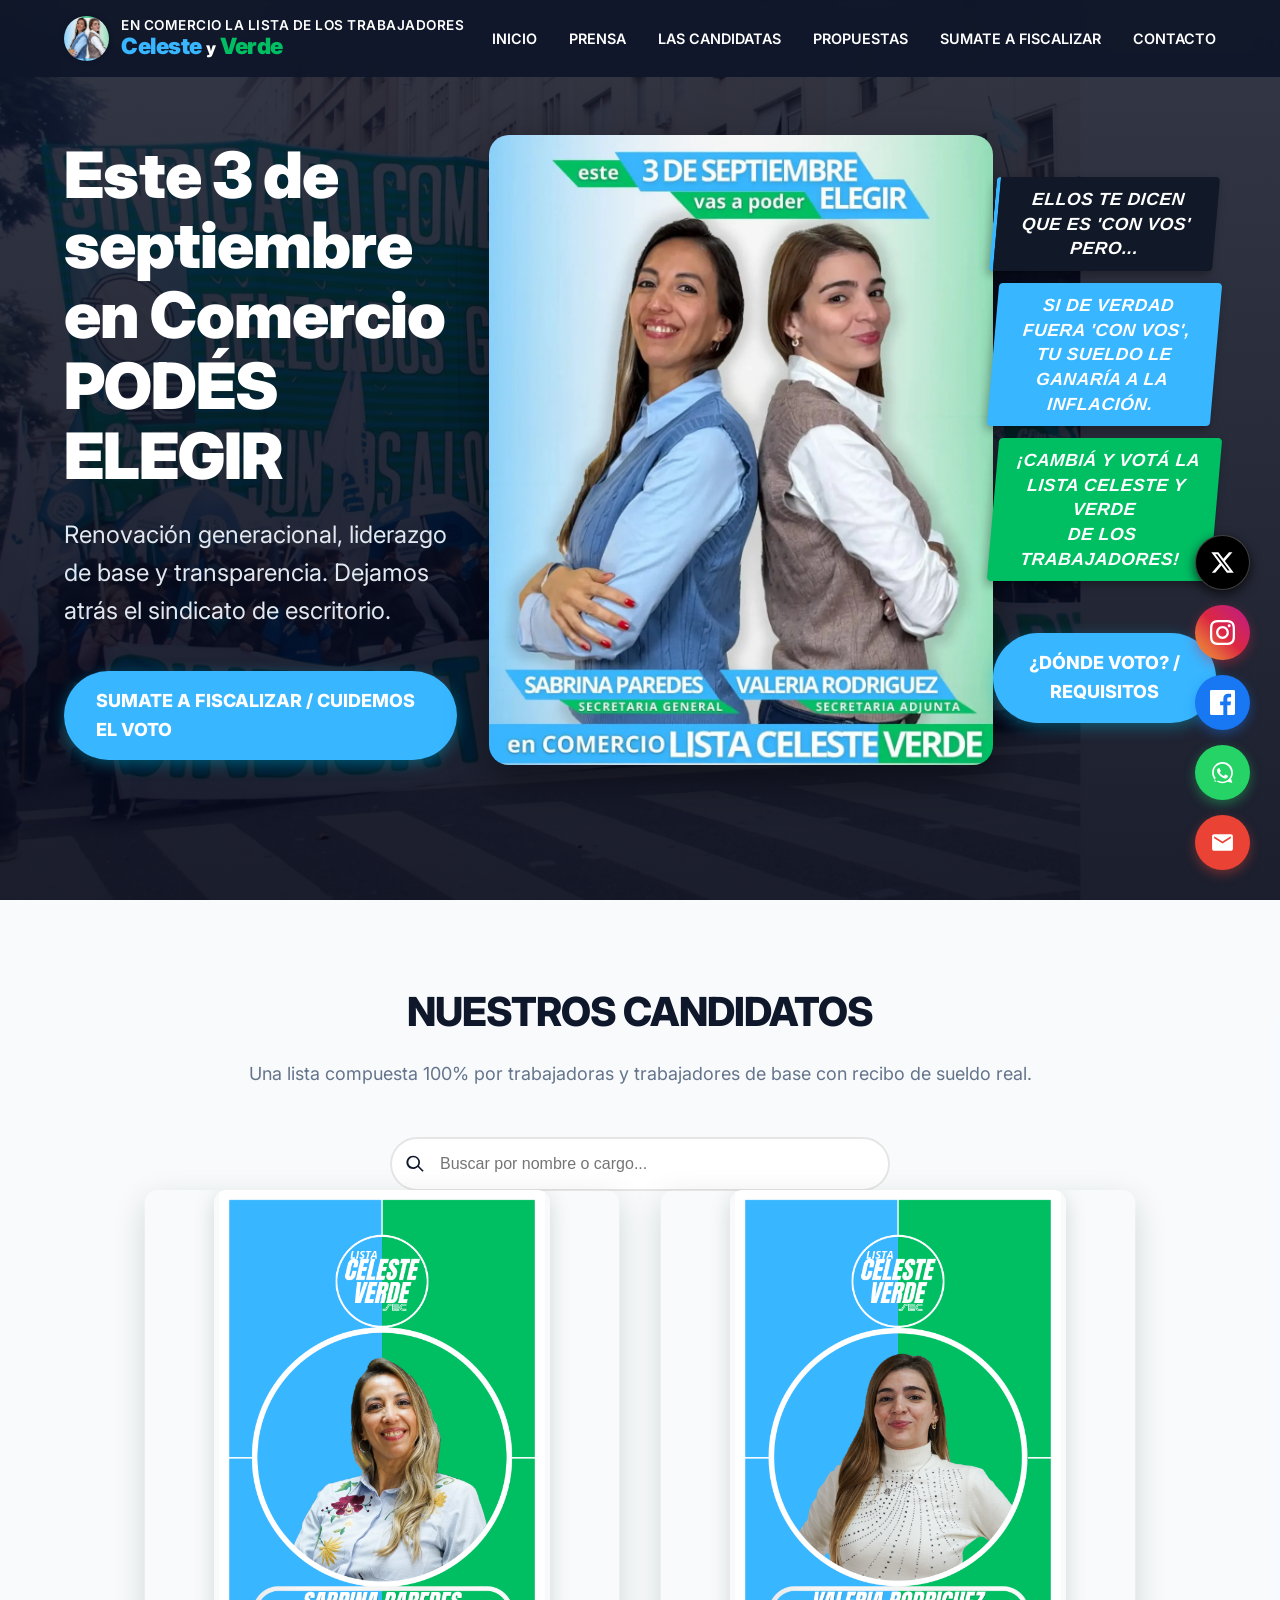
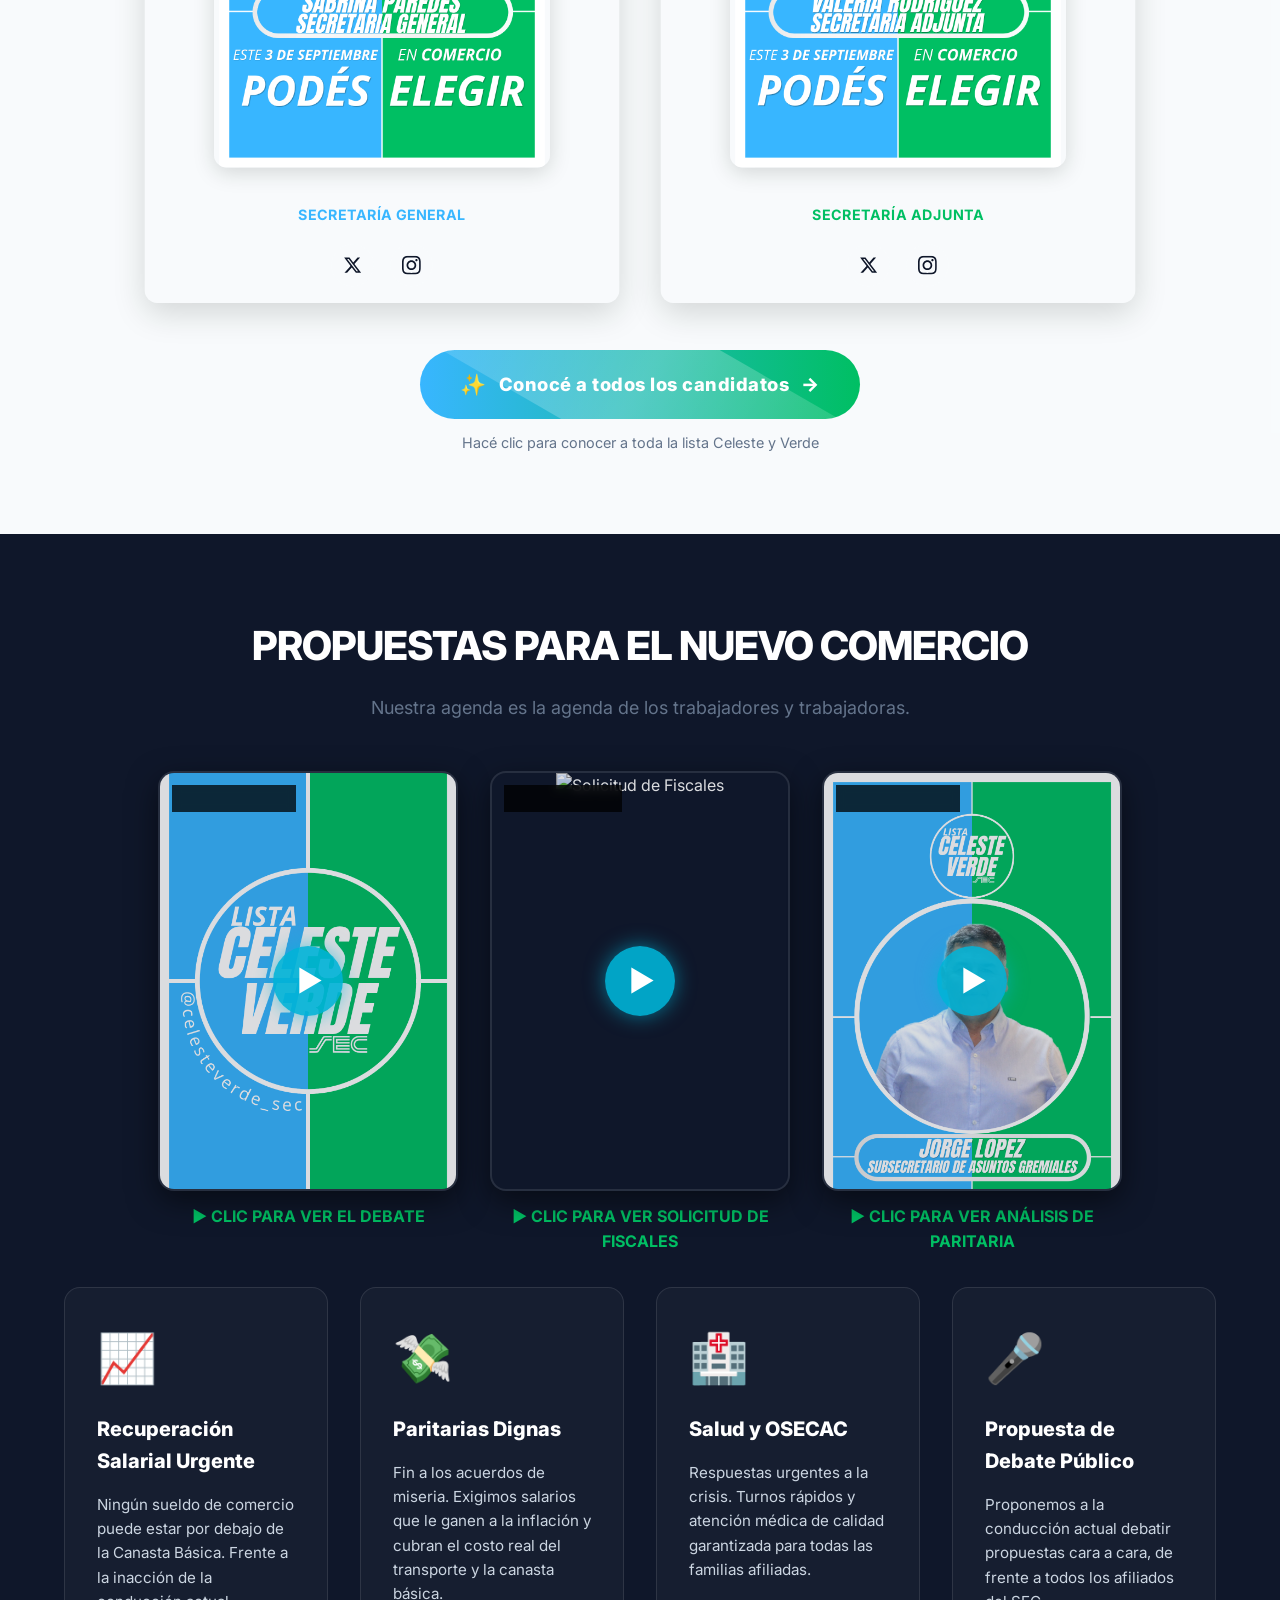
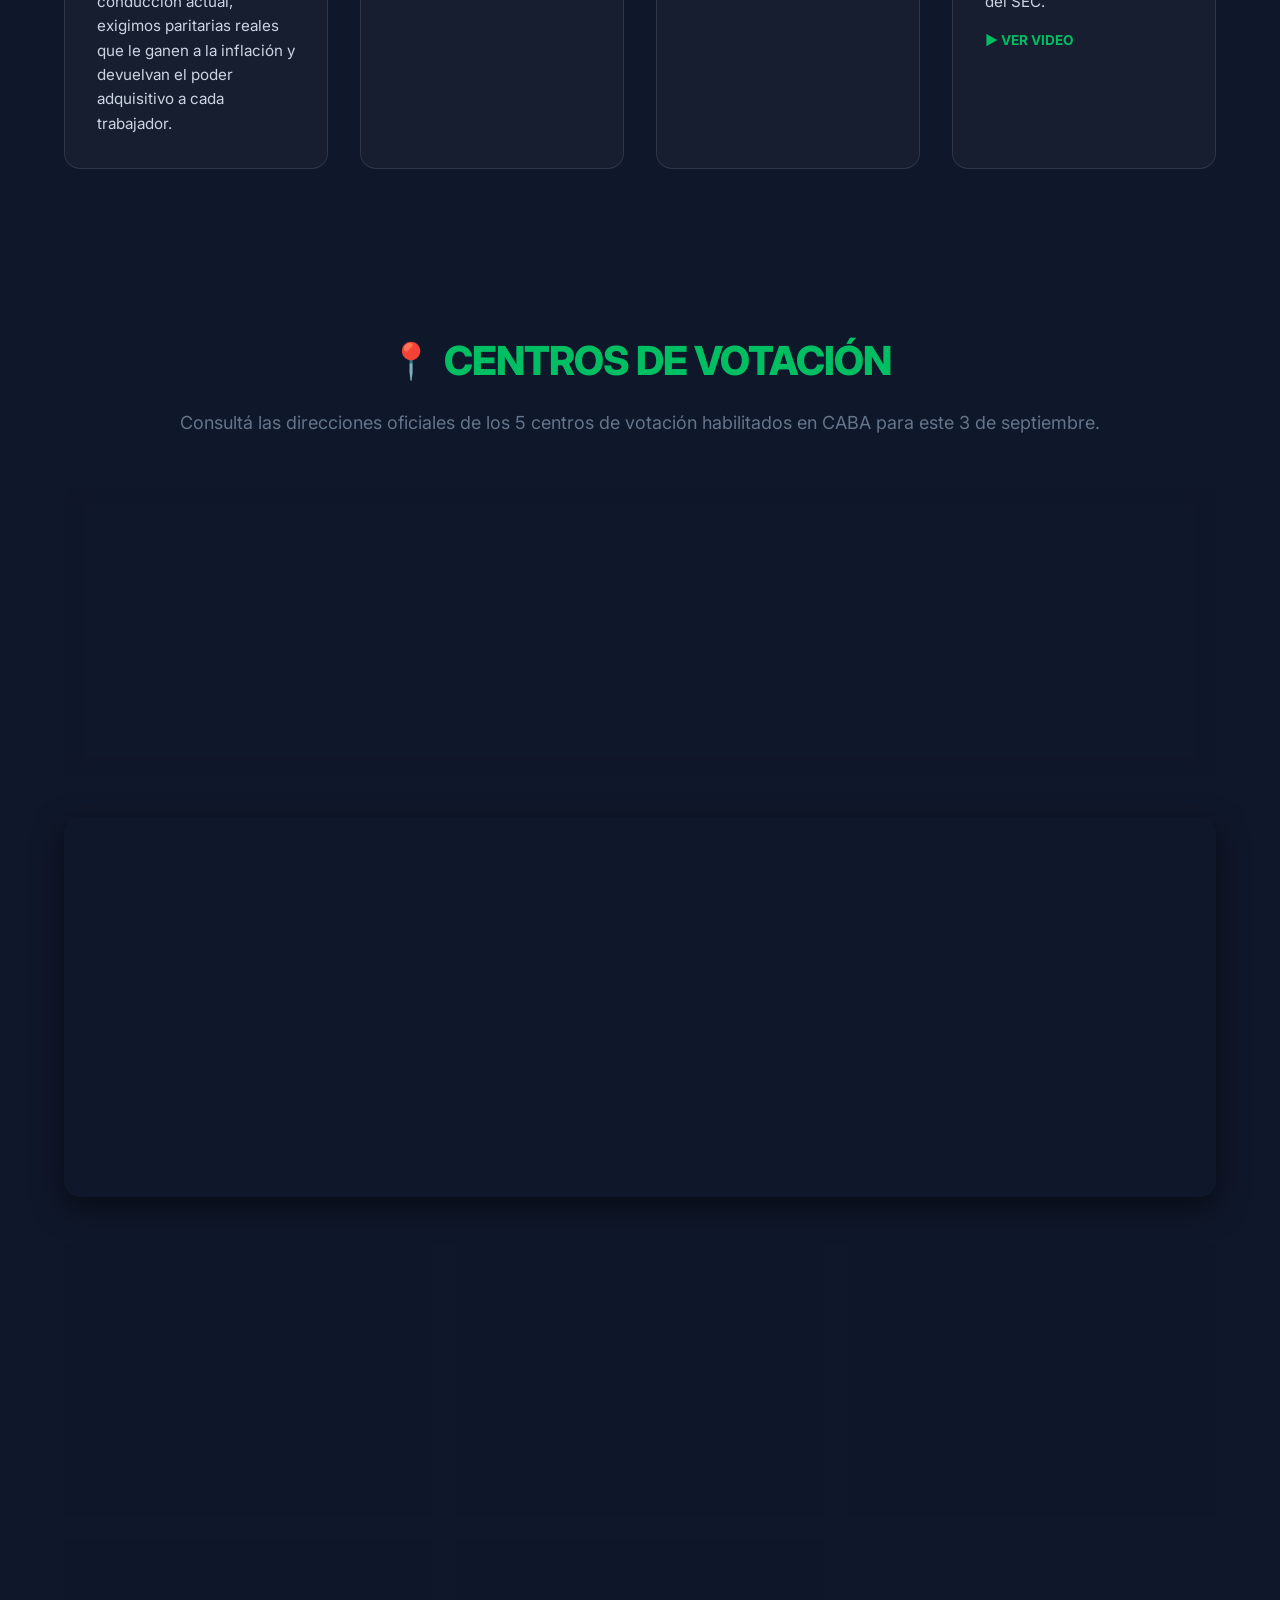
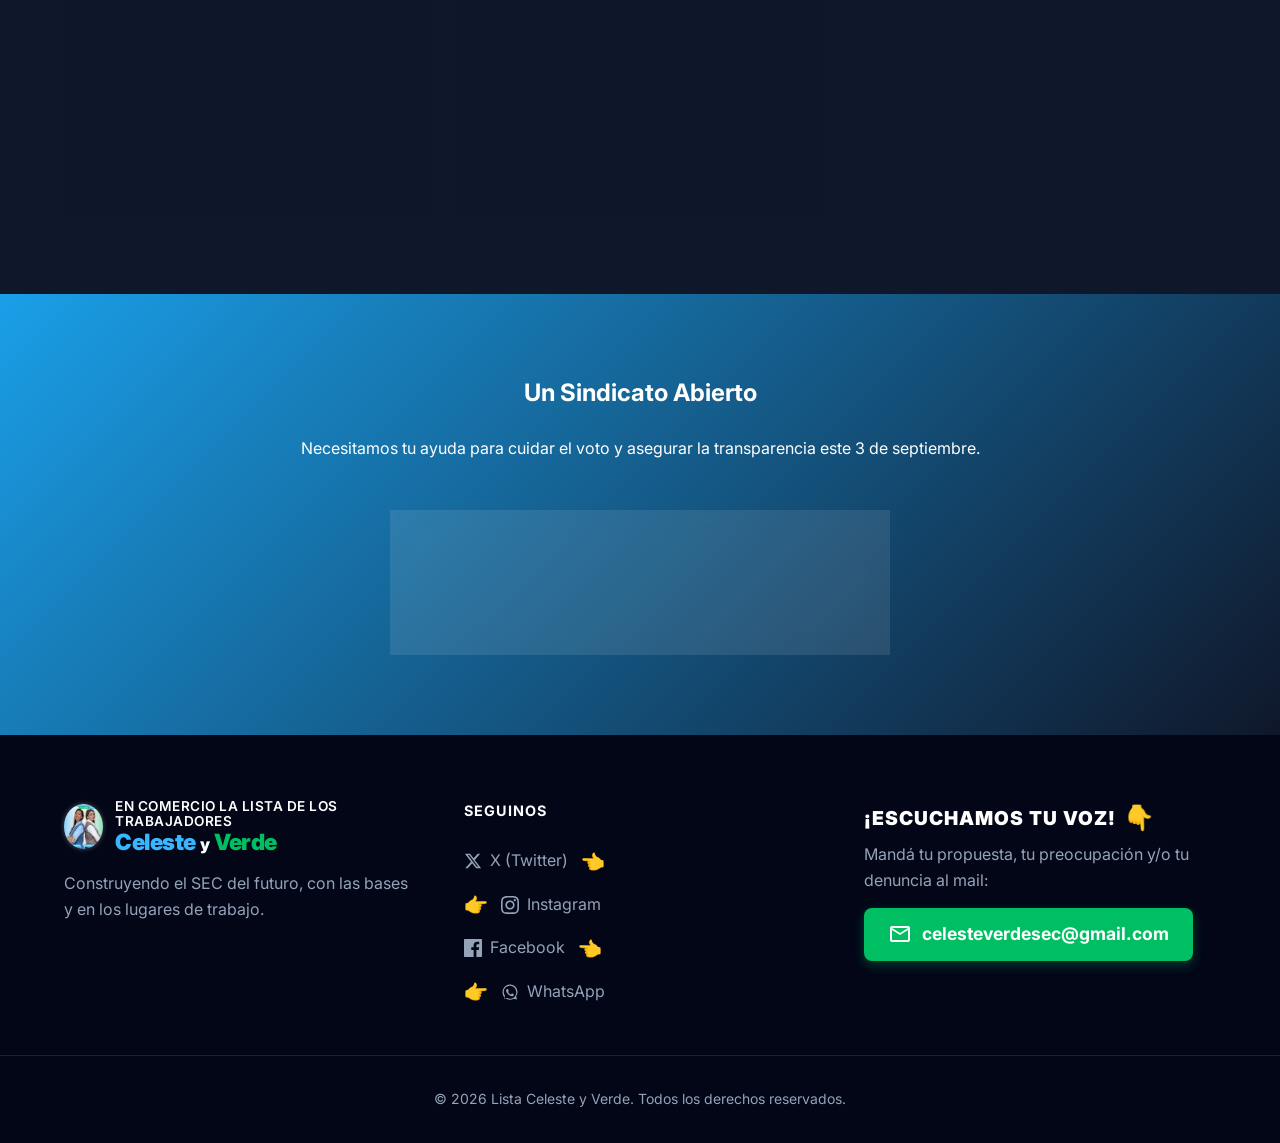
==== commit 4ee2c6d5: "Update Maria Gerez socials and Proposal text" ====
--- a/index.html
+++ b/index.html
@@ -617,9 +617,9 @@
 
             <div class="propuestas-grid">
                 <div class="propuesta-card">
-                    <div class="icon-celeste">⌛</div>
-                    <h3>Fin a la Precarización Juvenil</h3>
-                    <p>Basta de contratos basura de 4 y 5 horas. Exigimos el pase a jornada completa (8 horas) full-time para todos los jóvenes.</p>
+                    <div class="icon-celeste">📈</div>
+                    <h3>Recuperación Salarial Urgente</h3>
+                    <p>Ningún sueldo de comercio puede estar por debajo de la Canasta Básica. Frente a la inacción de la conducción actual, exigimos paritarias reales que le ganen a la inflación y devuelvan el poder adquisitivo a cada trabajador.</p>
                 </div>
                 <div class="propuesta-card">
                     <div class="icon-verde">💸</div>
@@ -634,7 +634,7 @@
                 <div class="propuesta-card clickable-card" id="debate-card">
                     <div class="icon-verde">🎤</div>
                     <h3>Propuesta de Debate Público</h3>
-                    <p>Desafiamos a la conducción actual a debatir propuestas cara a cara, de frente a todos los afiliados del SEC.</p>
+                    <p>Proponemos a la conducción actual debatir propuestas cara a cara, de frente a todos los afiliados del SEC.</p>
                     <p class="text-verde" style="margin-top: 1rem; font-weight: bold; font-size: 0.85rem;">▶ VER VIDEO</p>
                 </div>
             </div>
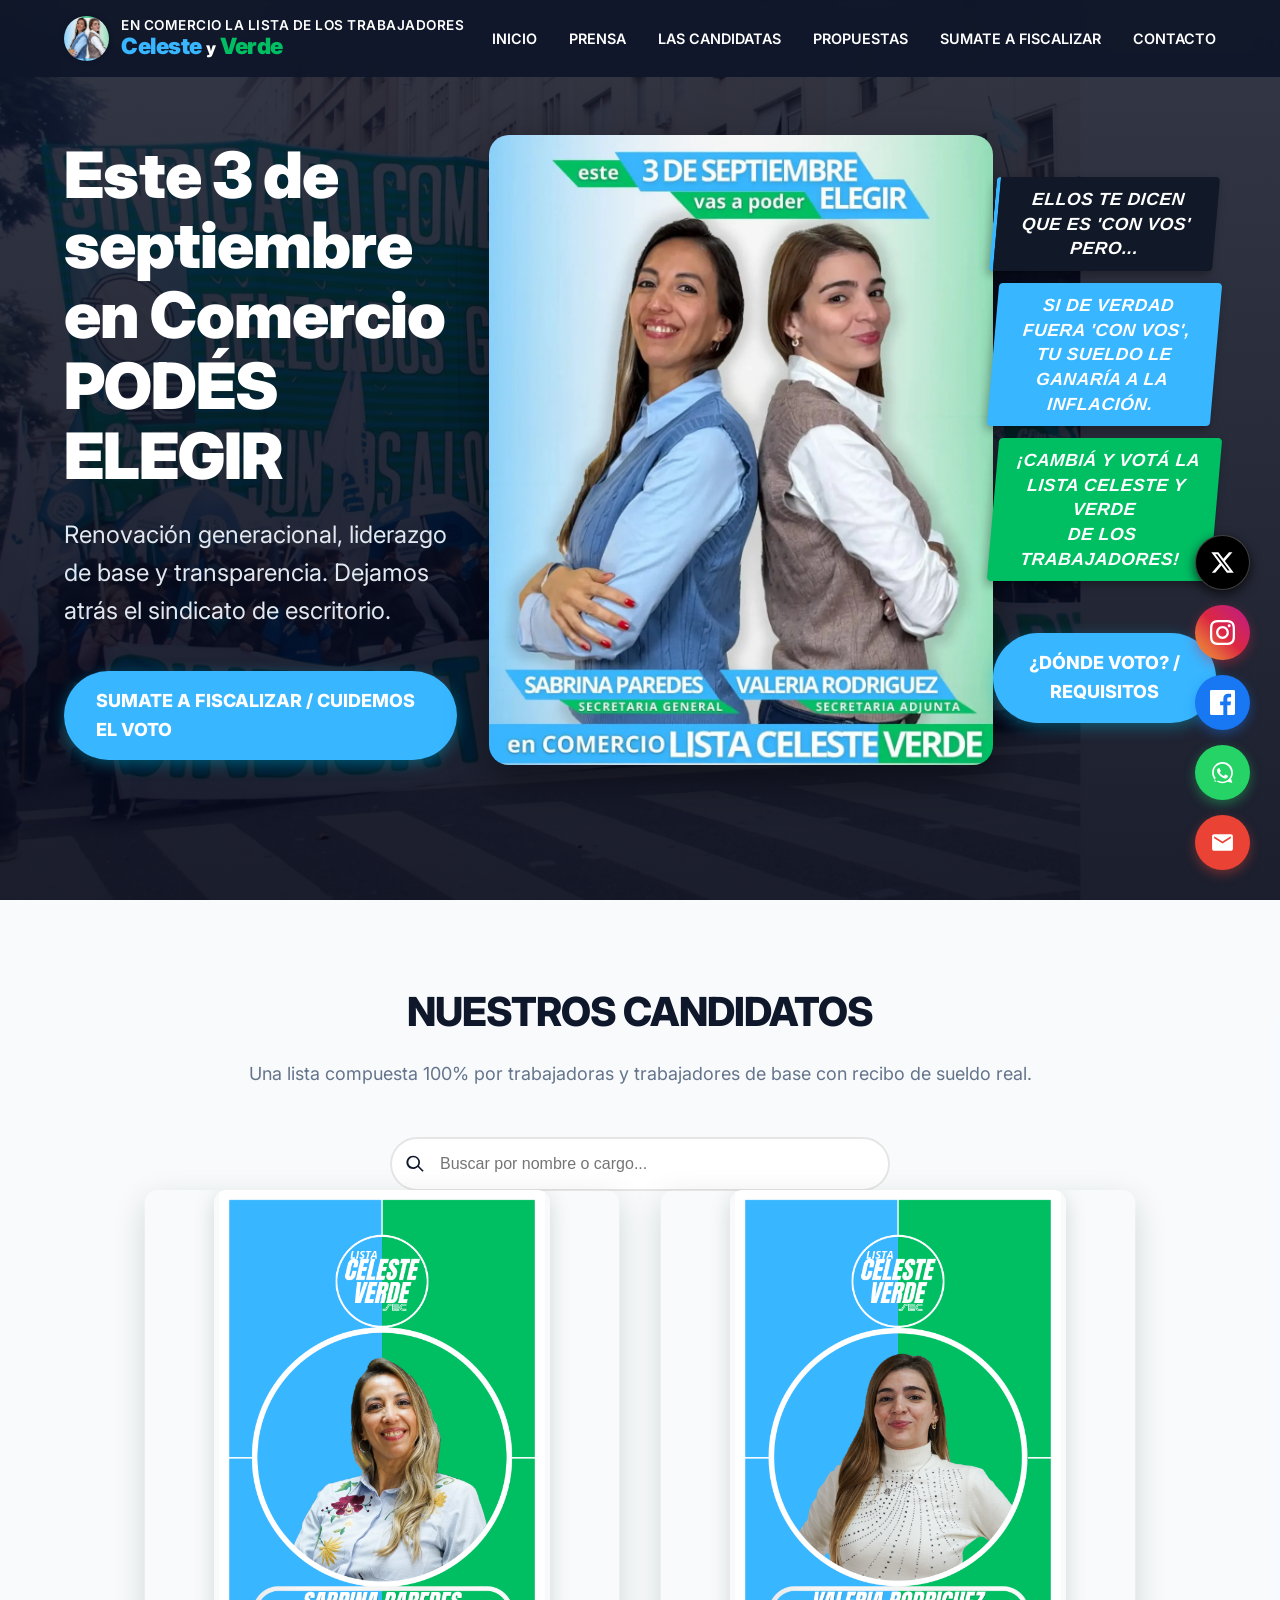
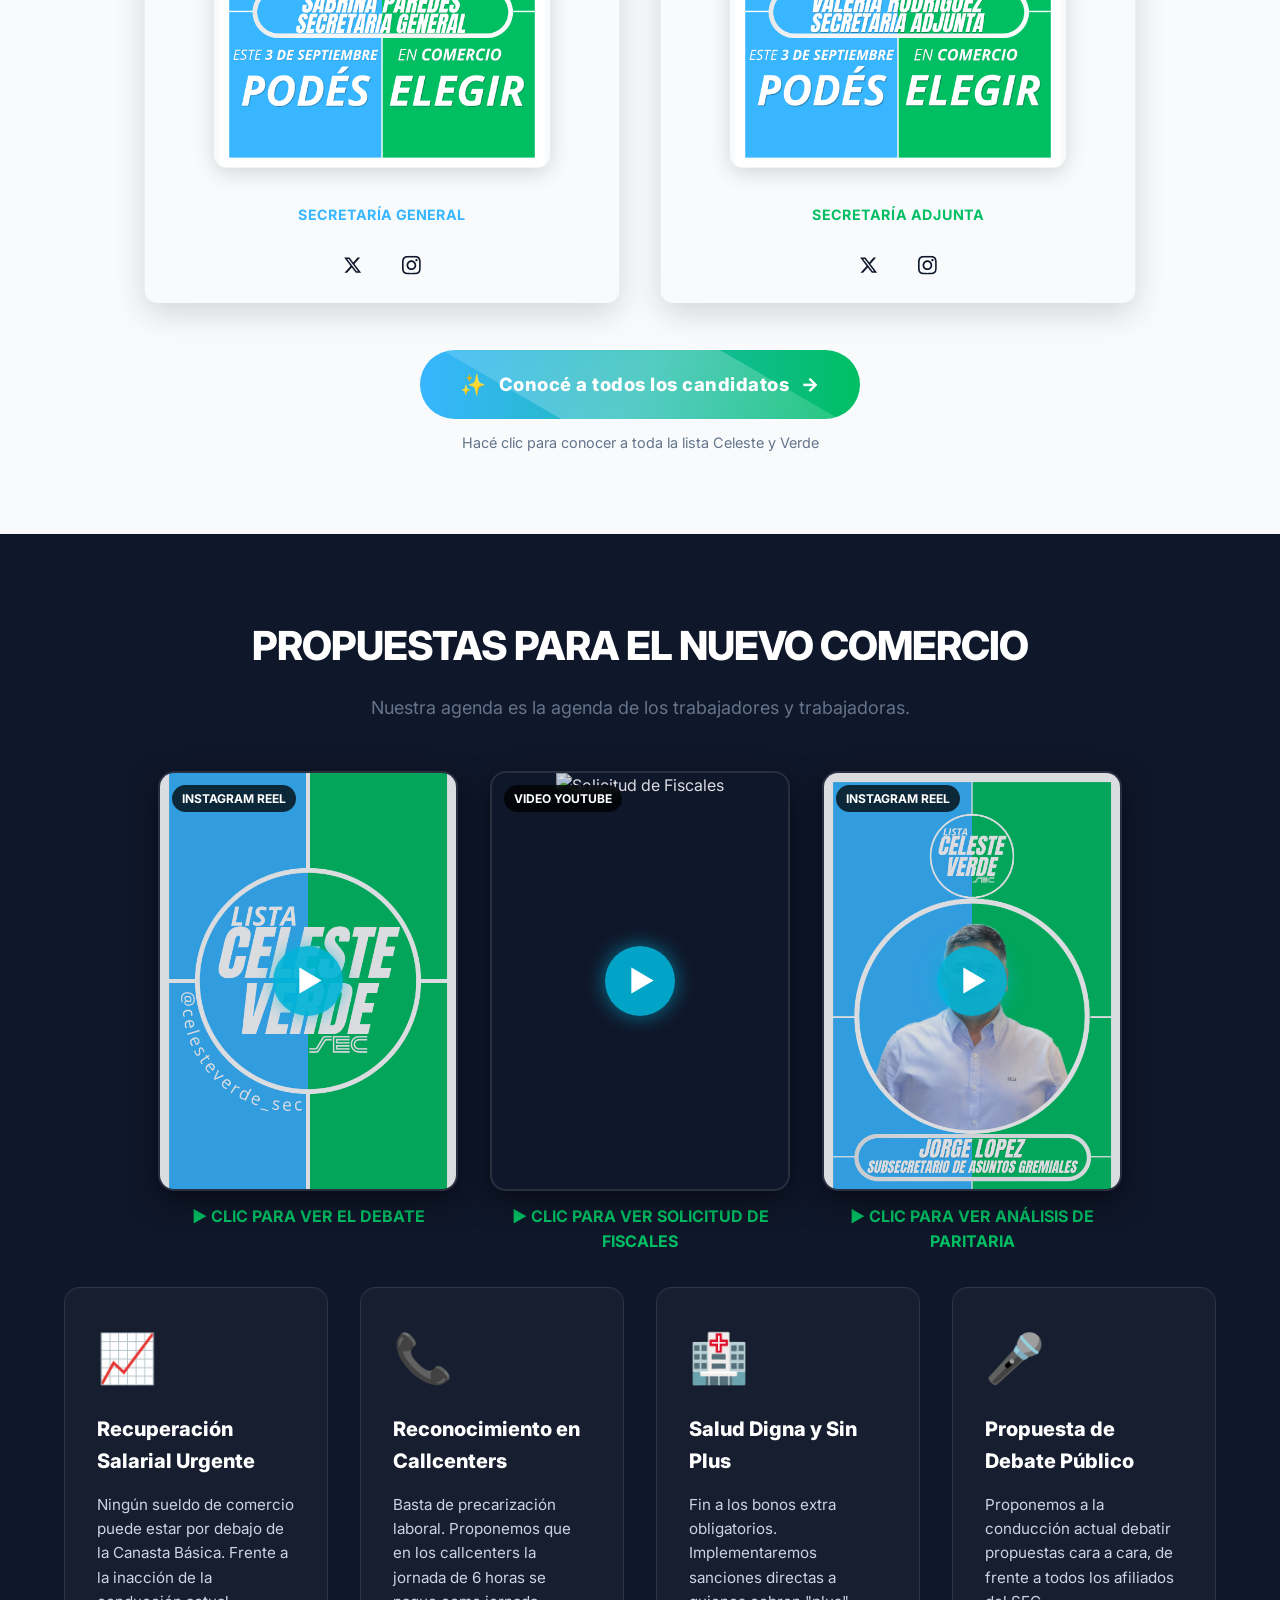
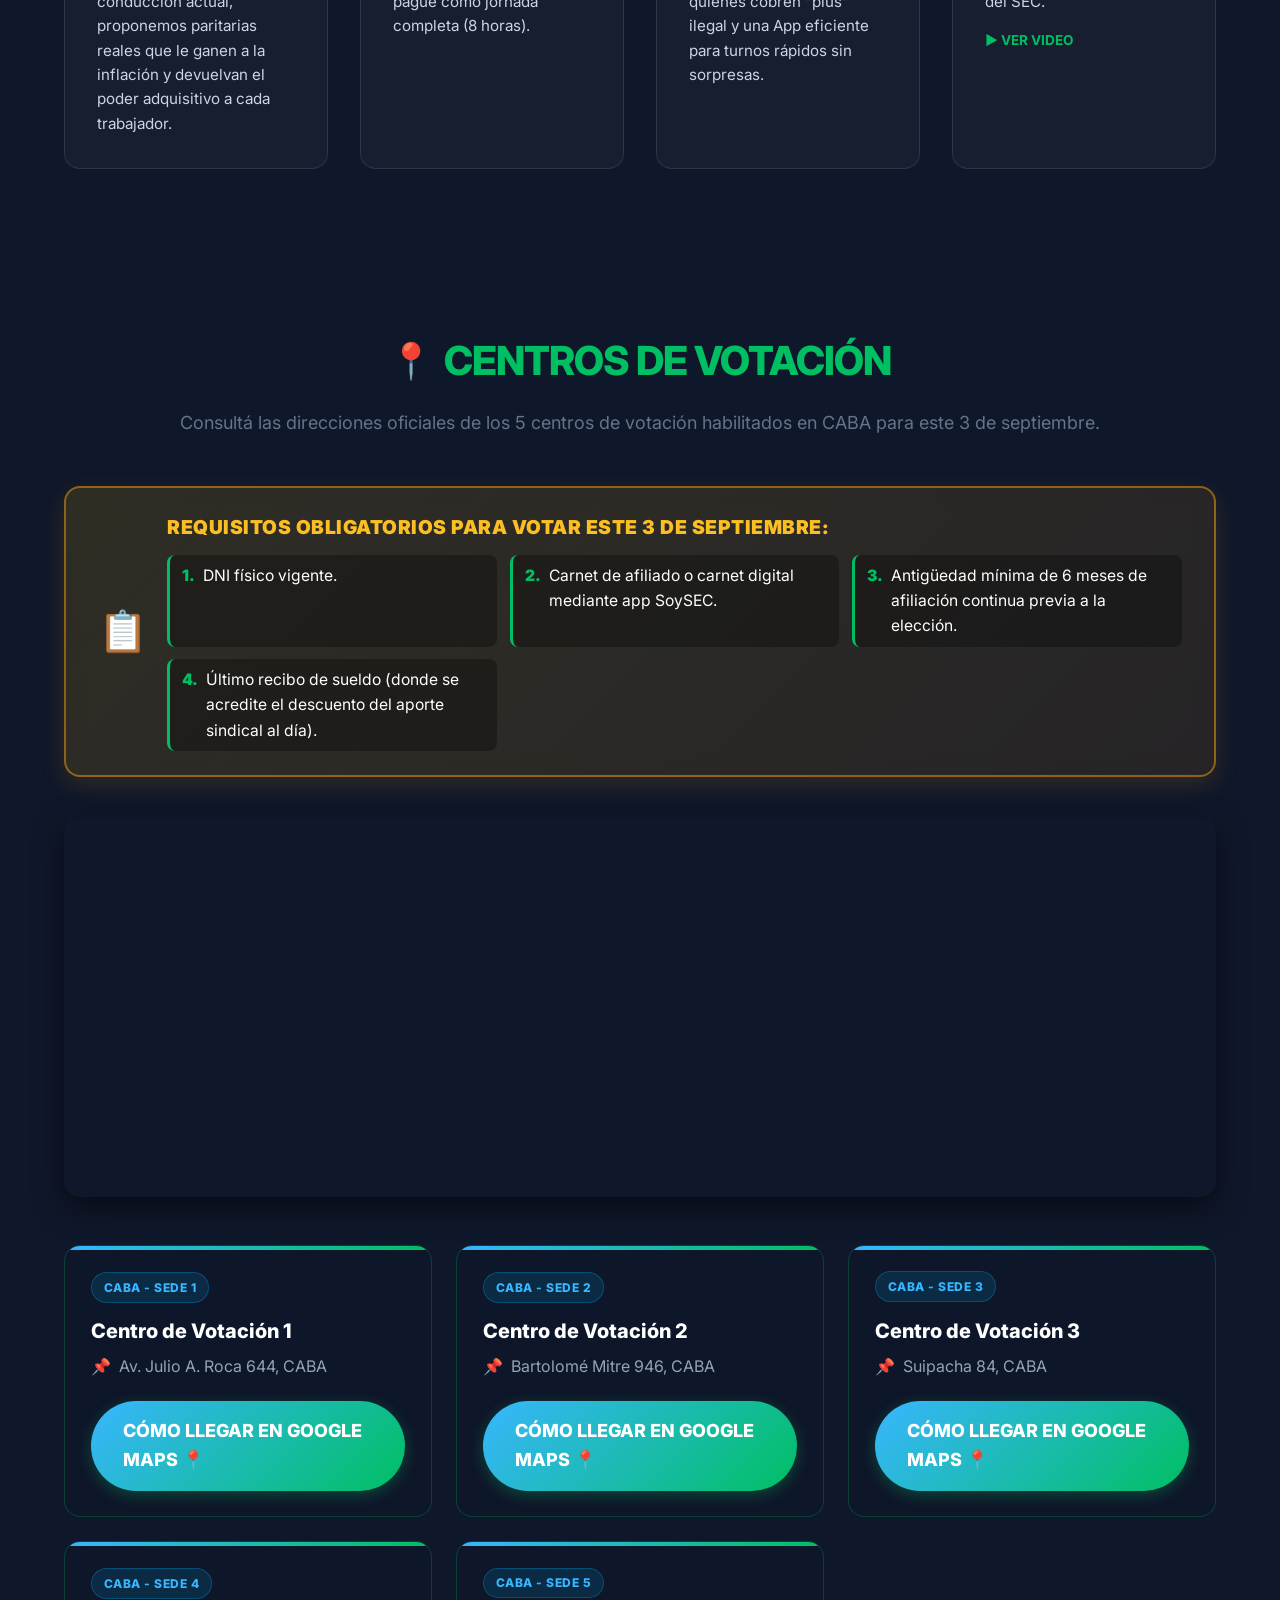
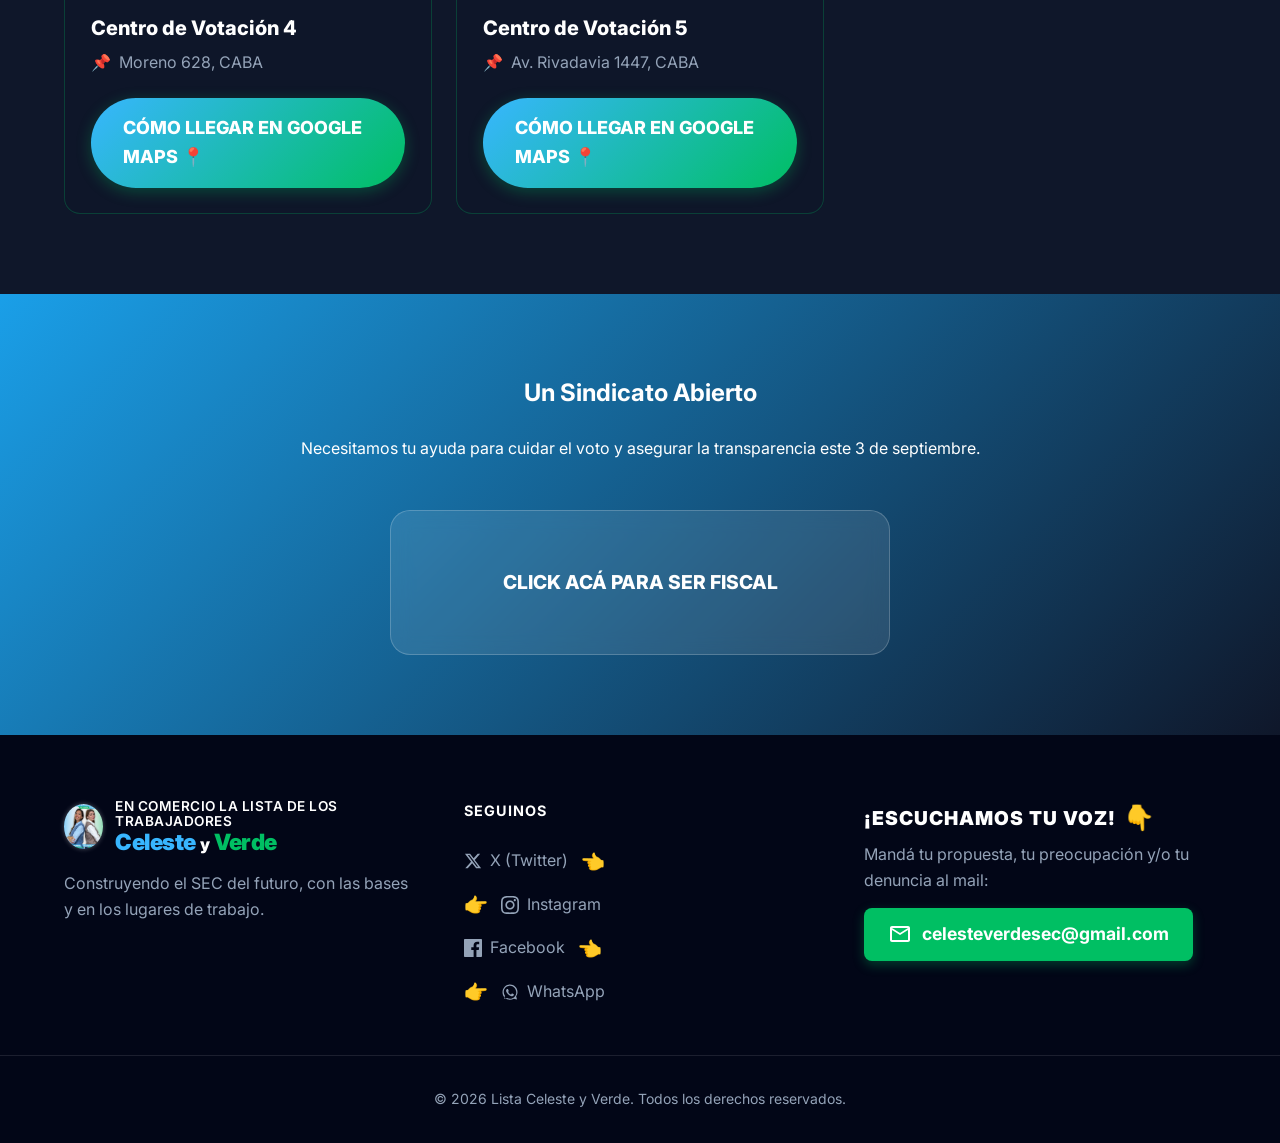
==== commit ed6aec95: "Update proposal cards based on flyer text" ====
--- a/index.html
+++ b/index.html
@@ -619,17 +619,17 @@
                 <div class="propuesta-card">
                     <div class="icon-celeste">📈</div>
                     <h3>Recuperación Salarial Urgente</h3>
-                    <p>Ningún sueldo de comercio puede estar por debajo de la Canasta Básica. Frente a la inacción de la conducción actual, exigimos paritarias reales que le ganen a la inflación y devuelvan el poder adquisitivo a cada trabajador.</p>
+                    <p>Ningún sueldo de comercio puede estar por debajo de la Canasta Básica. Frente a la inacción de la conducción actual, proponemos paritarias reales que le ganen a la inflación y devuelvan el poder adquisitivo a cada trabajador.</p>
                 </div>
                 <div class="propuesta-card">
-                    <div class="icon-verde">💸</div>
-                    <h3>Paritarias Dignas</h3>
-                    <p>Fin a los acuerdos de miseria. Exigimos salarios que le ganen a la inflación y cubran el costo real del transporte y la canasta básica.</p>
+                    <div class="icon-verde">📞</div>
+                    <h3>Reconocimiento en Callcenters</h3>
+                    <p>Basta de precarización laboral. Proponemos que en los callcenters la jornada de 6 horas se pague como jornada completa (8 horas).</p>
                 </div>
                 <div class="propuesta-card">
                     <div class="icon-celeste">🏥</div>
-                    <h3>Salud y OSECAC</h3>
-                    <p>Respuestas urgentes a la crisis. Turnos rápidos y atención médica de calidad garantizada para todas las familias afiliadas.</p>
+                    <h3>Salud Digna y Sin Plus</h3>
+                    <p>Fin a los bonos extra obligatorios. Implementaremos sanciones directas a quienes cobren "plus" ilegal y una App eficiente para turnos rápidos sin sorpresas.</p>
                 </div>
                 <div class="propuesta-card clickable-card" id="debate-card">
                     <div class="icon-verde">🎤</div>
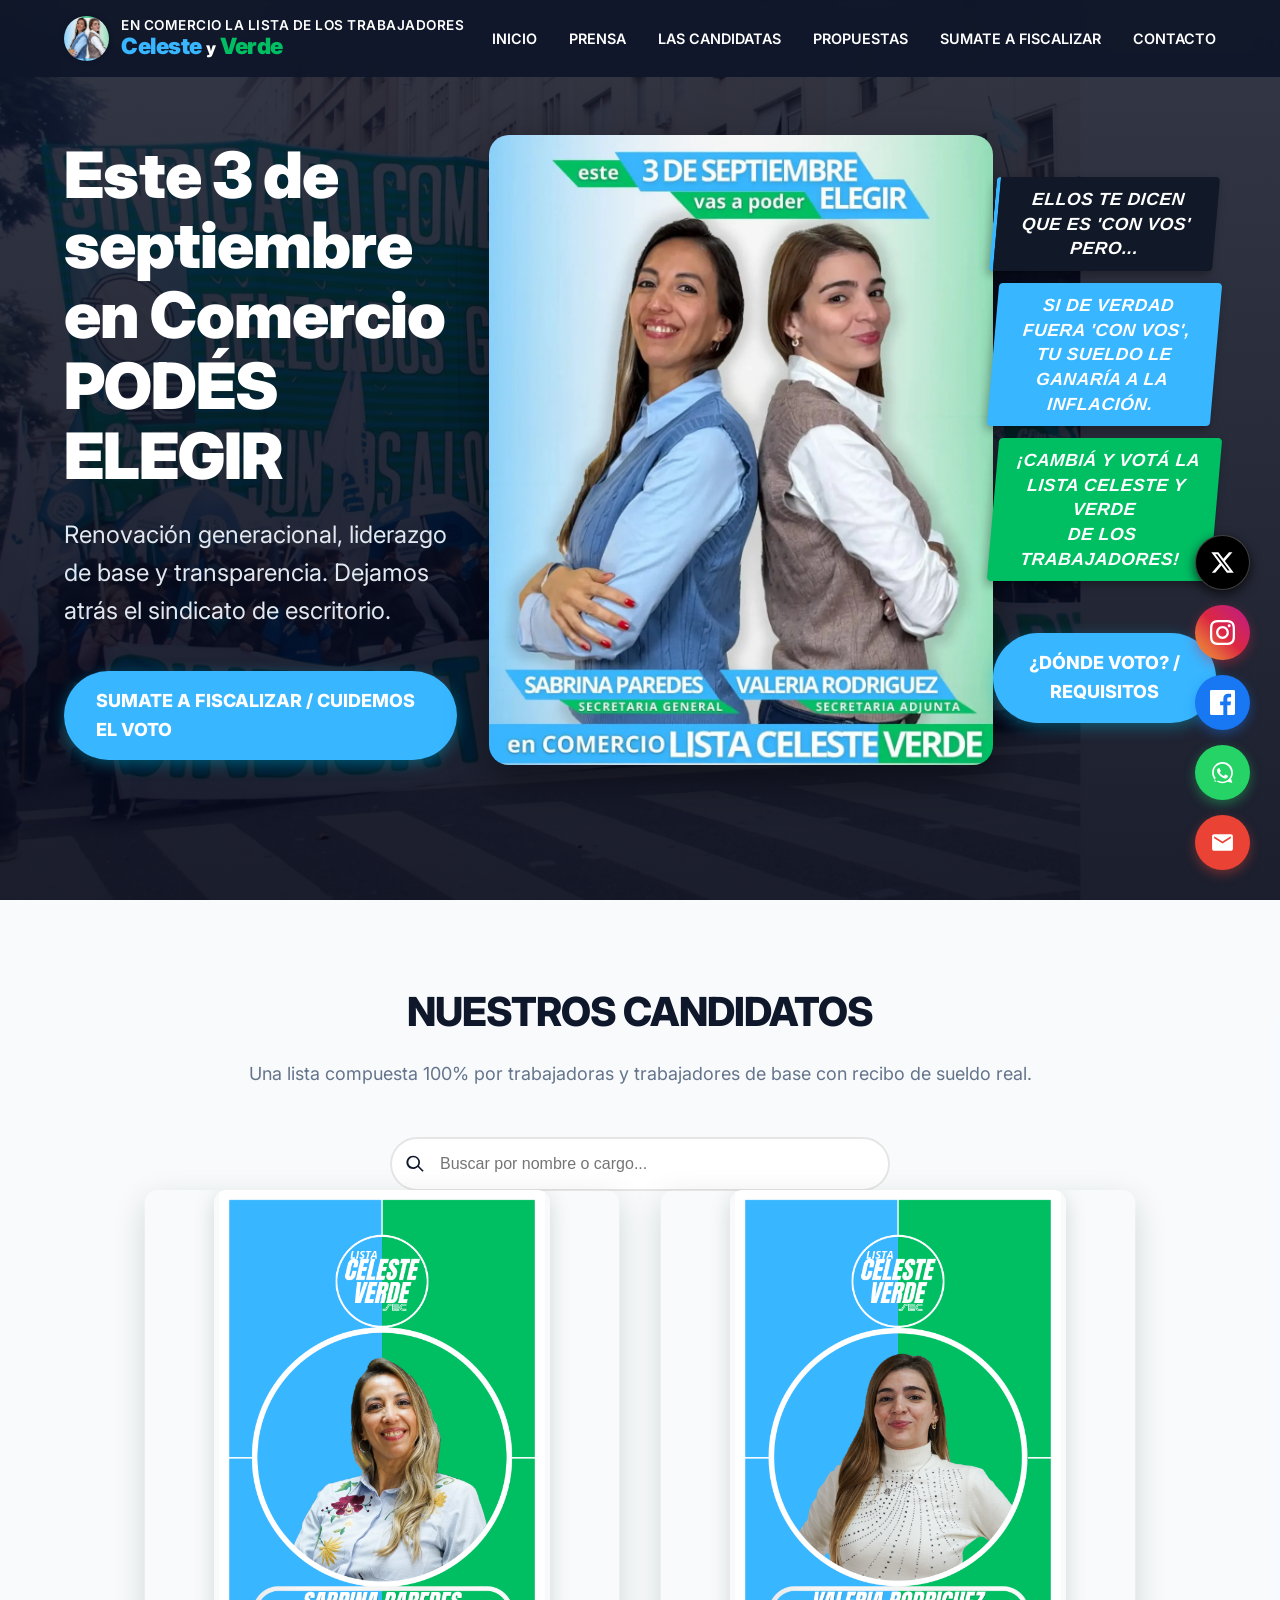
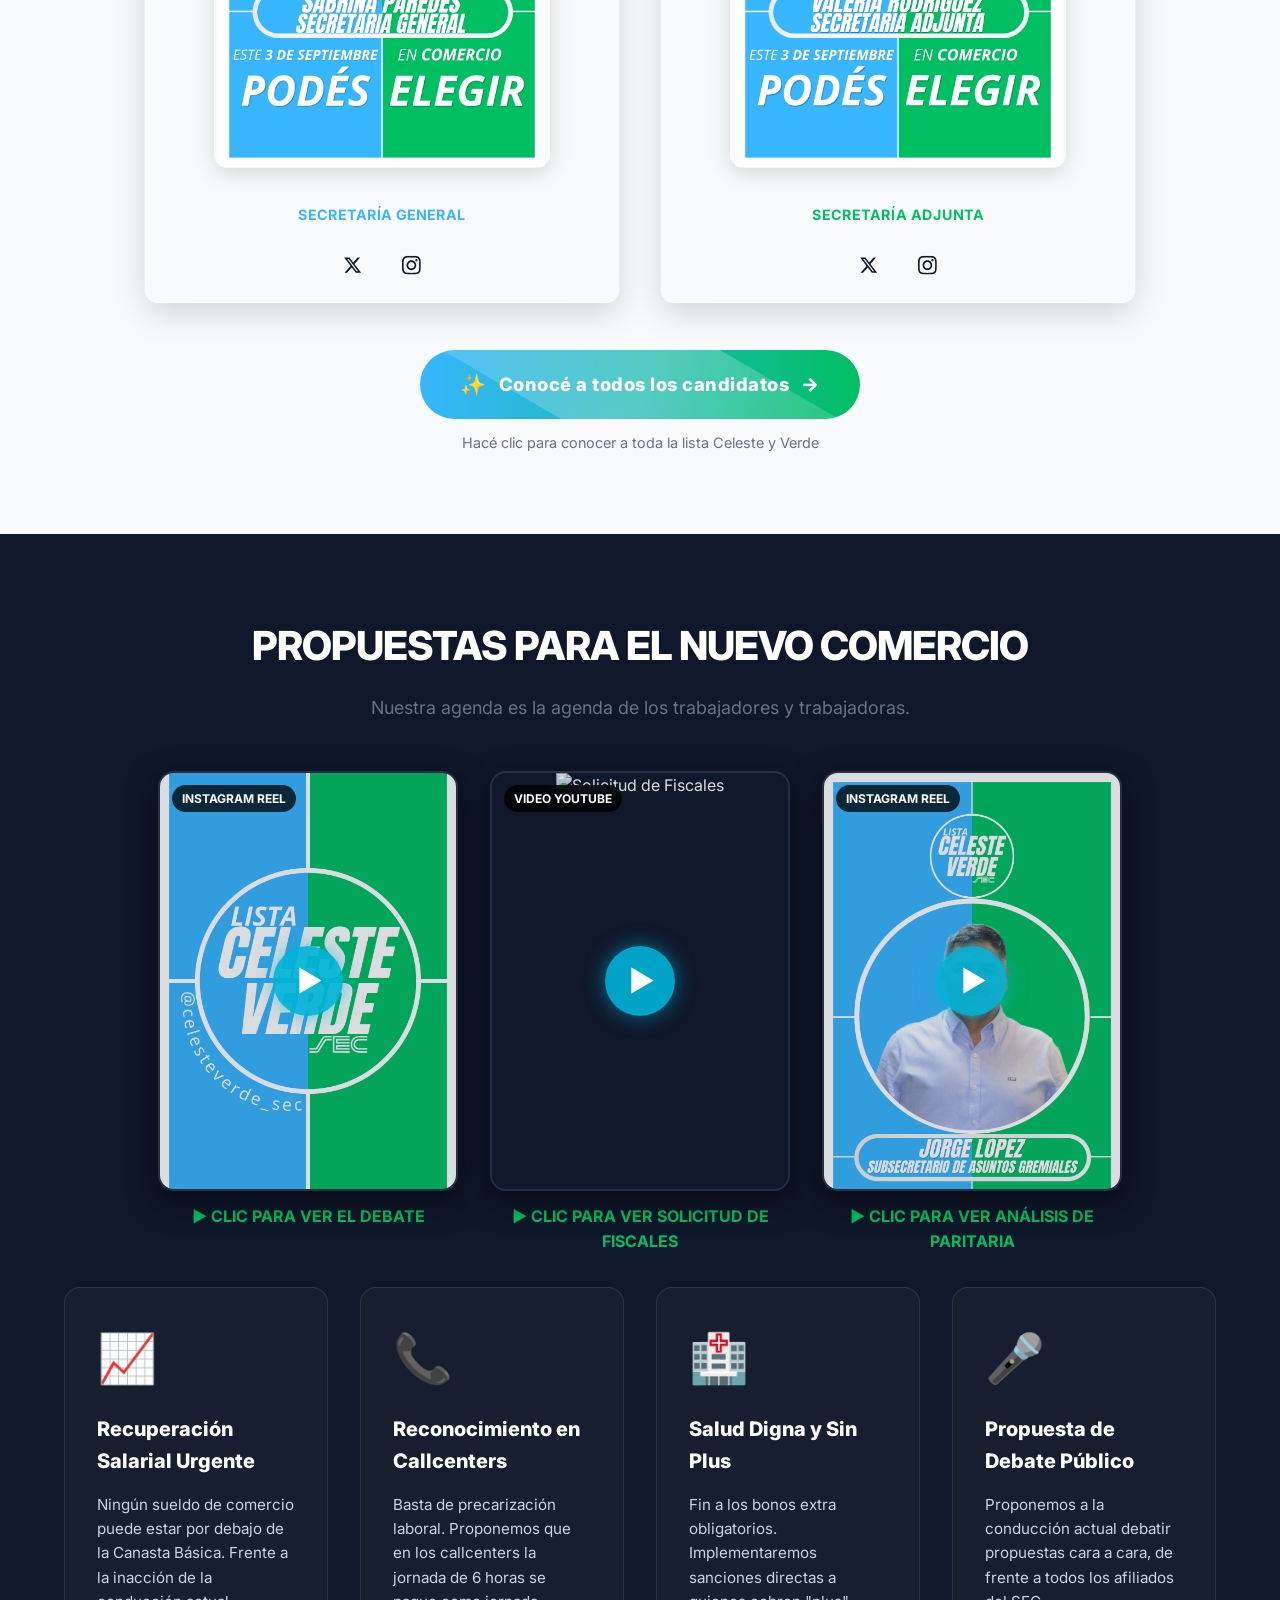
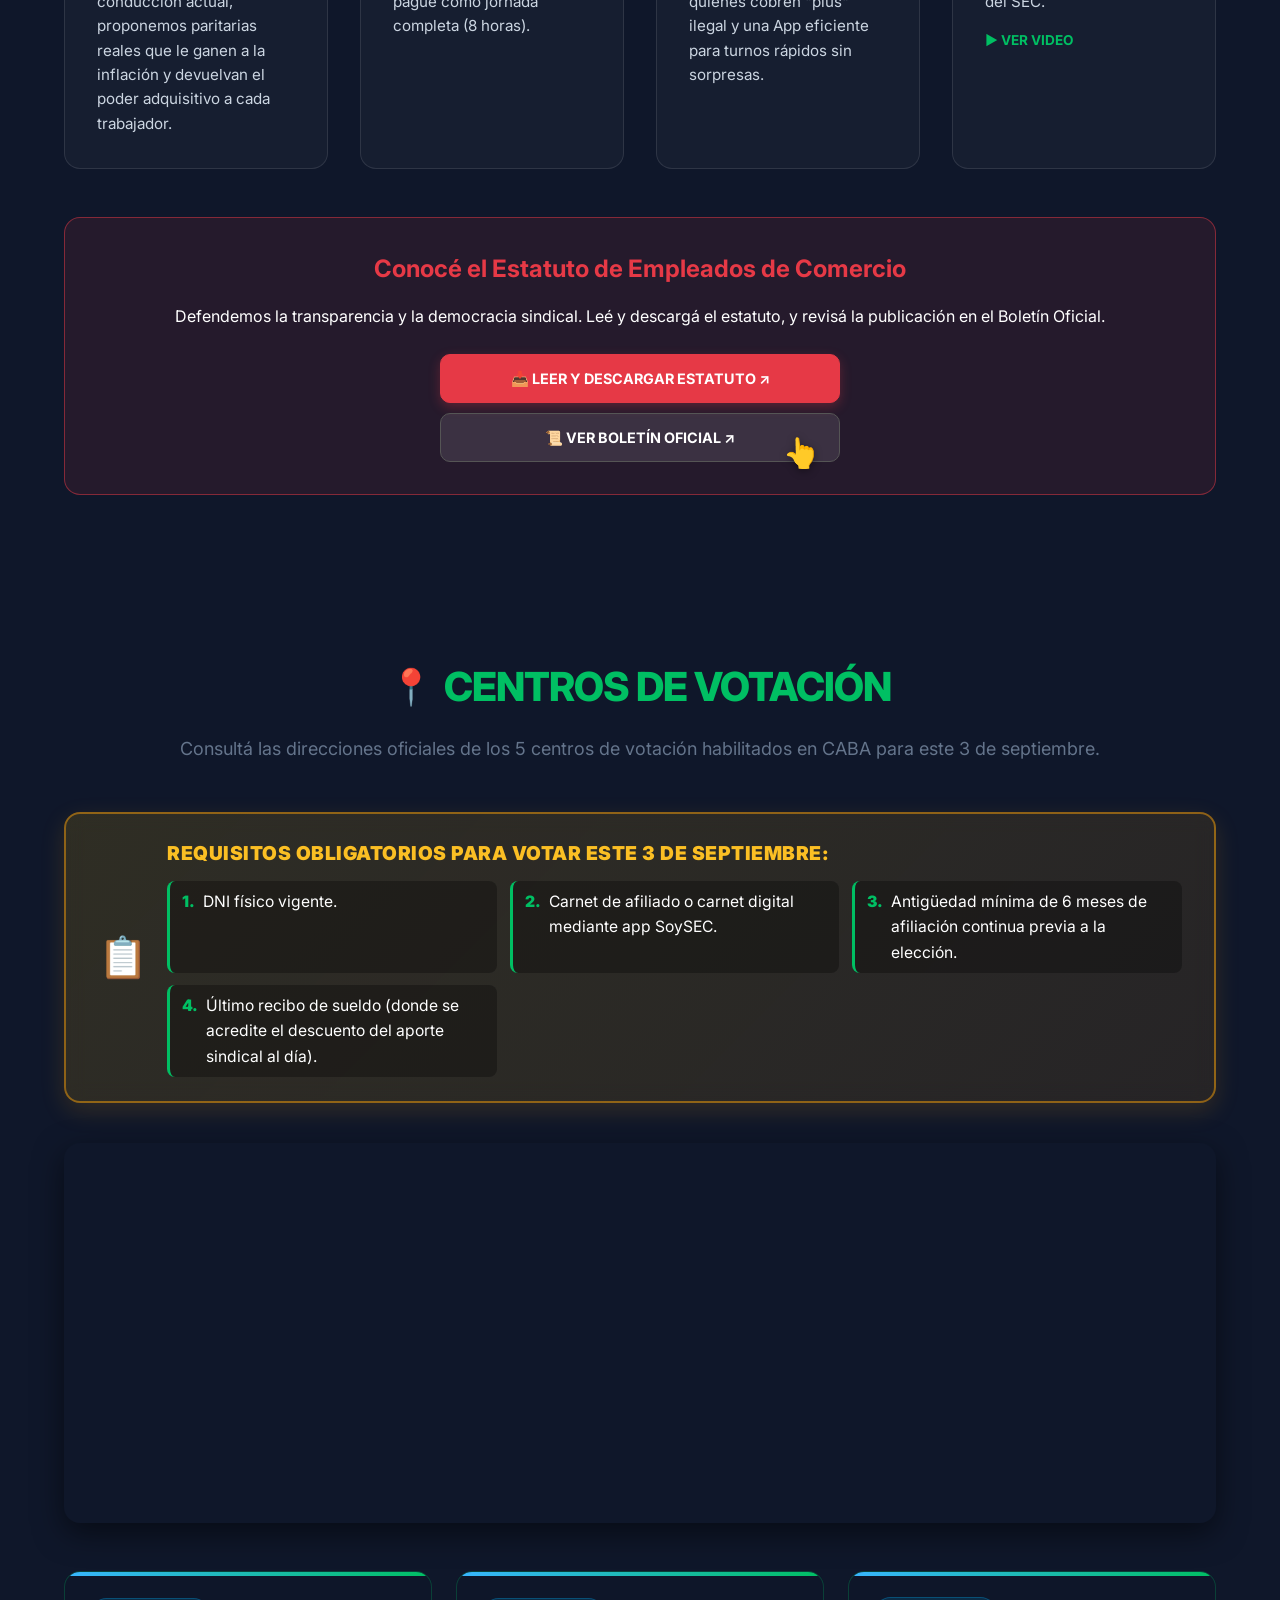
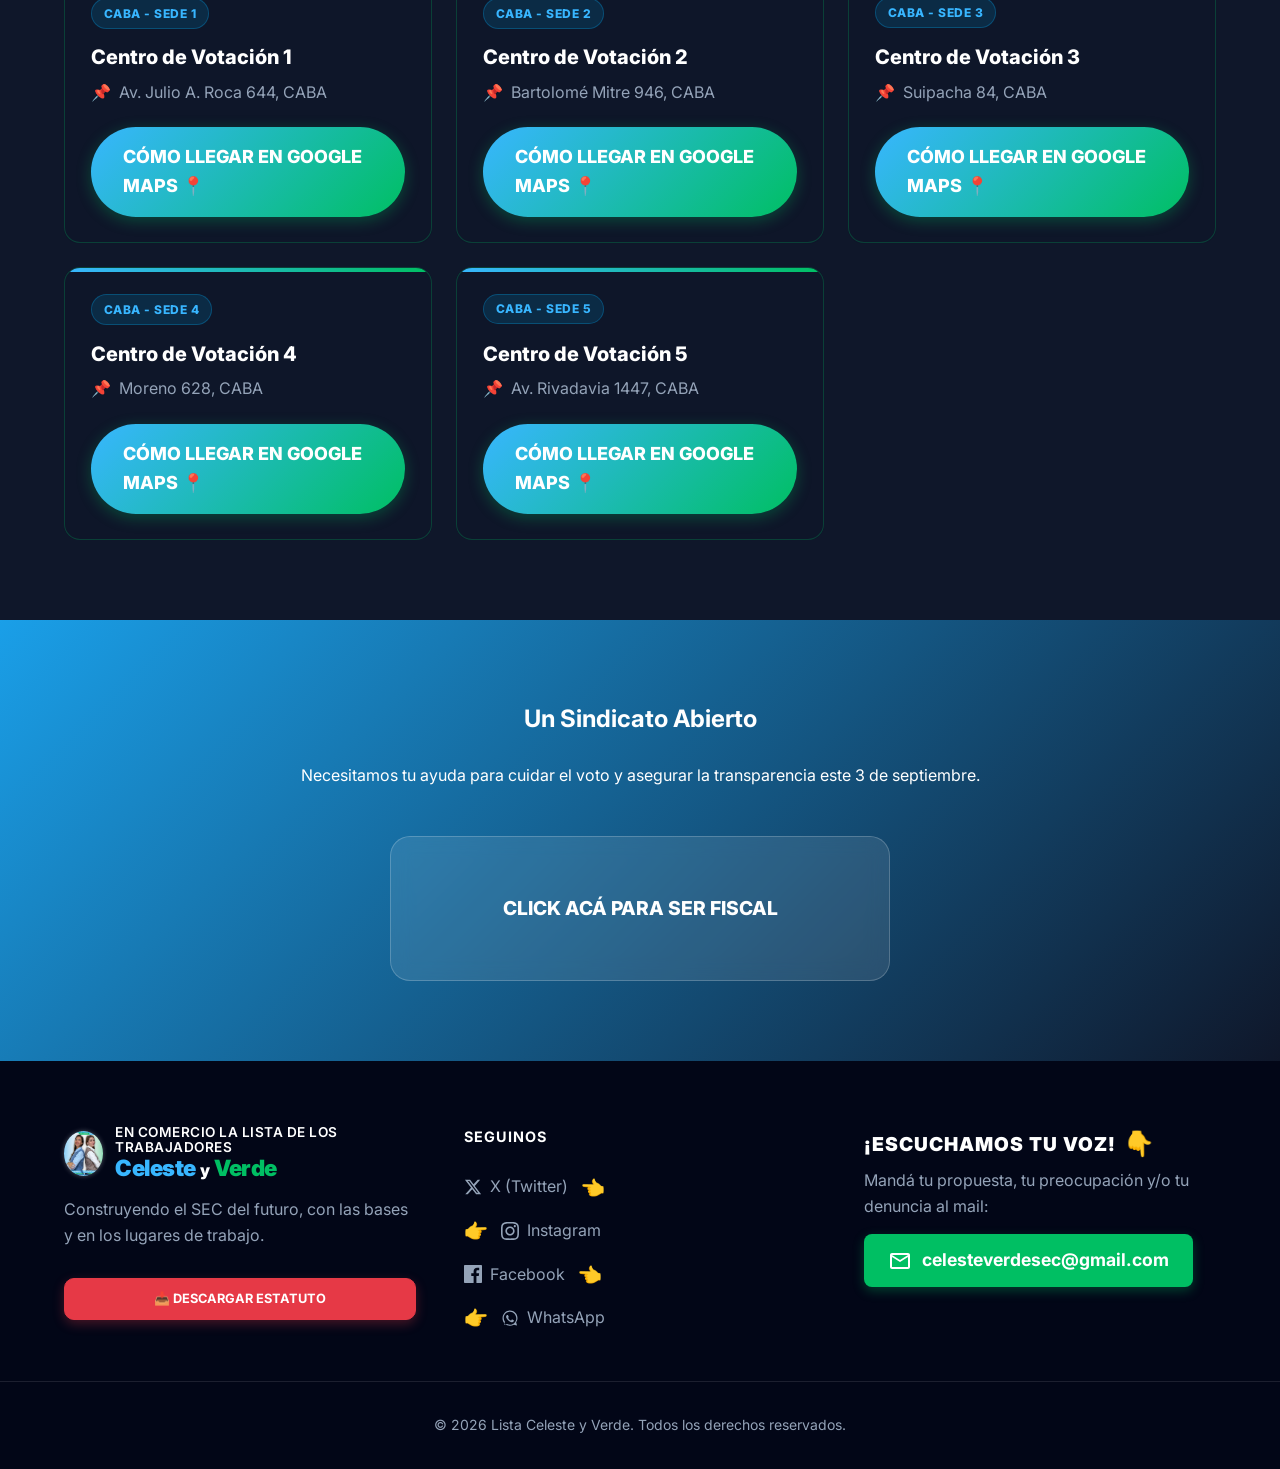
==== commit 3d81d41f: "Agregada nueva entrevista de Sabrina Paredes y opción de descarga del Estatuto" ====
--- a/index.html
+++ b/index.html
@@ -638,6 +638,21 @@
                     <p class="text-verde" style="margin-top: 1rem; font-weight: bold; font-size: 0.85rem;">▶ VER VIDEO</p>
                 </div>
             </div>
+            
+            <!-- Nuevo Banner Estatuto en Propuestas -->
+            <div style="margin-top: 3rem; text-align: center; background: rgba(230, 57, 70, 0.1); padding: 2rem; border-radius: 16px; border: 1px solid rgba(230, 57, 70, 0.5);">
+                <h3 style="color: #e63946; font-size: 1.5rem; margin-bottom: 1rem;">Conocé el Estatuto de Empleados de Comercio</h3>
+                <p style="margin-bottom: 1.5rem;">Defendemos la transparencia y la democracia sindical. Leé y descargá el estatuto, y revisá la publicación en el Boletín Oficial.</p>
+                <div style="display: flex; flex-direction: column; gap: 10px; max-width: 400px; margin: 0 auto;">
+                    <a href="ESTATUTO COMERCIO 2-06-1.pdf" target="_blank" class="btn-red-pulse" style="margin-top: 0;">
+                        📥 LEER Y DESCARGAR ESTATUTO ↗
+                    </a>
+                    <a href="https://www.boletinoficial.gob.ar/detalleAviso/primera/313927/20240913?hl=es-AR" target="_blank" rel="noopener noreferrer" class="btn-prensa" style="background: rgba(255,255,255,0.1); color: var(--color-white); border-color: #555; justify-content: center;">
+                        📜 VER BOLETÍN OFICIAL ↗
+                    </a>
+                </div>
+            </div>
+
         </div>
     </section>
 
@@ -804,6 +819,11 @@
                     </span>
                 </div>
                 <p>Construyendo el SEC del futuro, con las bases y en los lugares de trabajo.</p>
+                <div style="margin-top: 20px;">
+                    <a href="ESTATUTO COMERCIO 2-06-1.pdf" target="_blank" class="btn-red-pulse" style="font-size: 0.8rem; padding: 0.6rem 1rem;">
+                        📥 DESCARGAR ESTATUTO
+                    </a>
+                </div>
             </div>
             <div class="footer-socials">
                 <h4>Seguinos</h4>
--- a/style.css
+++ b/style.css
@@ -1602,3 +1602,73 @@
     color: var(--color-gray);
     box-shadow: none;
 }
+
+/* Botón Rojo Parpadeante para el Estatuto */
+.btn-red-pulse {
+    display: inline-flex;
+    align-items: center;
+    justify-content: center;
+    gap: 8px;
+    width: 100%;
+    padding: 0.75rem 1.2rem;
+    border-radius: 10px;
+    font-weight: 700;
+    font-size: 0.9rem;
+    text-decoration: none;
+    transition: all 0.3s ease;
+    background: #e63946;
+    color: #fff;
+    border: 1px solid #e63946;
+    animation: btn-red-pulse-anim 1.5s infinite;
+    margin-top: 10px;
+    box-shadow: 0 4px 12px rgba(230, 57, 70, 0.3);
+}
+
+.btn-red-pulse:hover {
+    background: #c1121f;
+    border-color: #c1121f;
+    color: #fff;
+    transform: translateY(-2px);
+    box-shadow: 0 6px 20px rgba(230, 57, 70, 0.6);
+    animation-play-state: paused;
+}
+
+@keyframes btn-red-pulse-anim {
+    0% { box-shadow: 0 0 0 0 rgba(230, 57, 70, 0.7); }
+    70% { box-shadow: 0 0 0 10px rgba(230, 57, 70, 0); }
+    100% { box-shadow: 0 0 0 0 rgba(230, 57, 70, 0); }
+}
+
+/* Animaciones para los emojis de las manos en el footer */
+@keyframes point-left {
+    from { transform: translateX(0); }
+    to { transform: translateX(-5px); }
+}
+@keyframes point-right {
+    from { transform: translateX(0); }
+    to { transform: translateX(5px); }
+}
+@keyframes bounce-down {
+    0%, 100% { transform: translateY(0); }
+    50% { transform: translateY(5px); }
+}
+
+/* Animación de puntero de clic en botones de prensa */
+.btn-prensa {
+    position: relative;
+}
+.btn-prensa::after {
+    content: "👆";
+    position: absolute;
+    bottom: -15px;
+    right: 20px;
+    font-size: 1.8rem;
+    animation: tap-click 1.5s infinite ease-in-out;
+    pointer-events: none;
+    z-index: 10;
+    filter: drop-shadow(0 2px 4px rgba(0,0,0,0.4));
+}
+@keyframes tap-click {
+    0%, 100% { transform: translateY(10px) scale(1); opacity: 0.8; }
+    50% { transform: translateY(-5px) scale(0.9); opacity: 1; }
+}
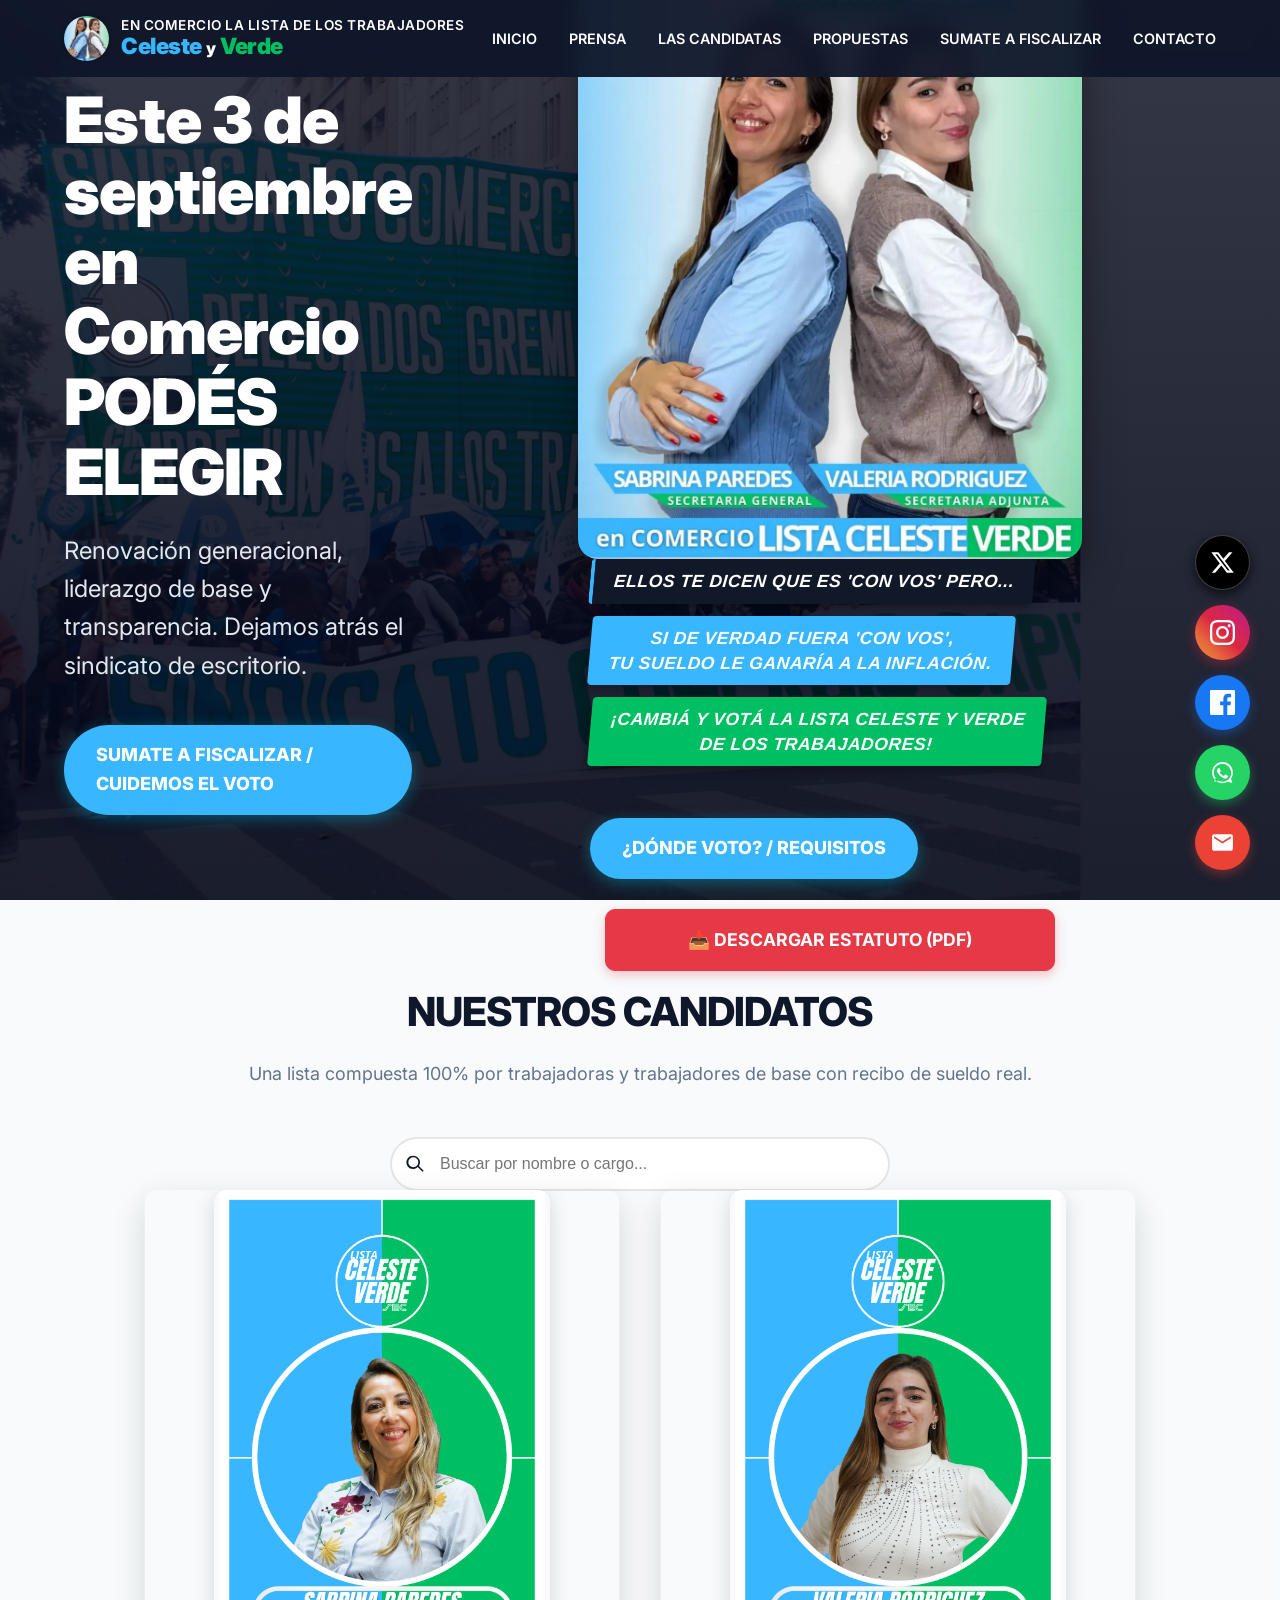
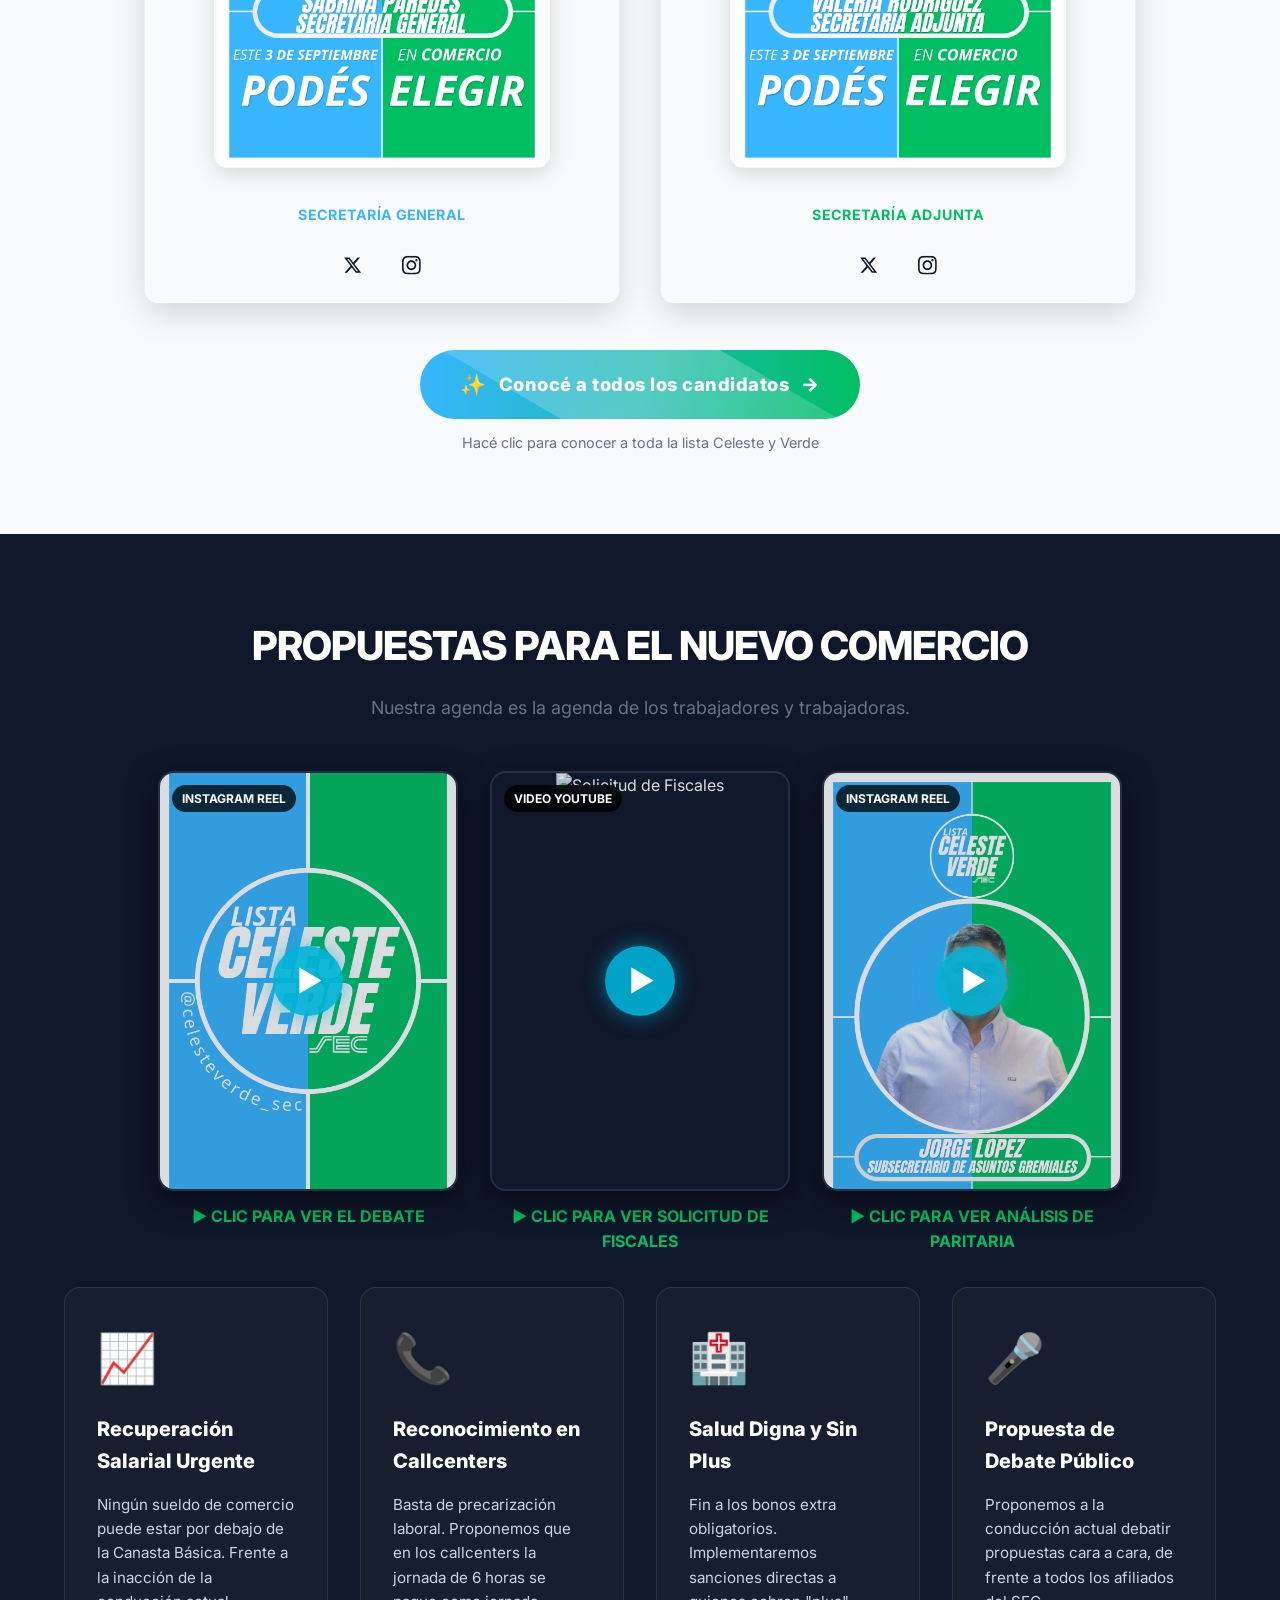
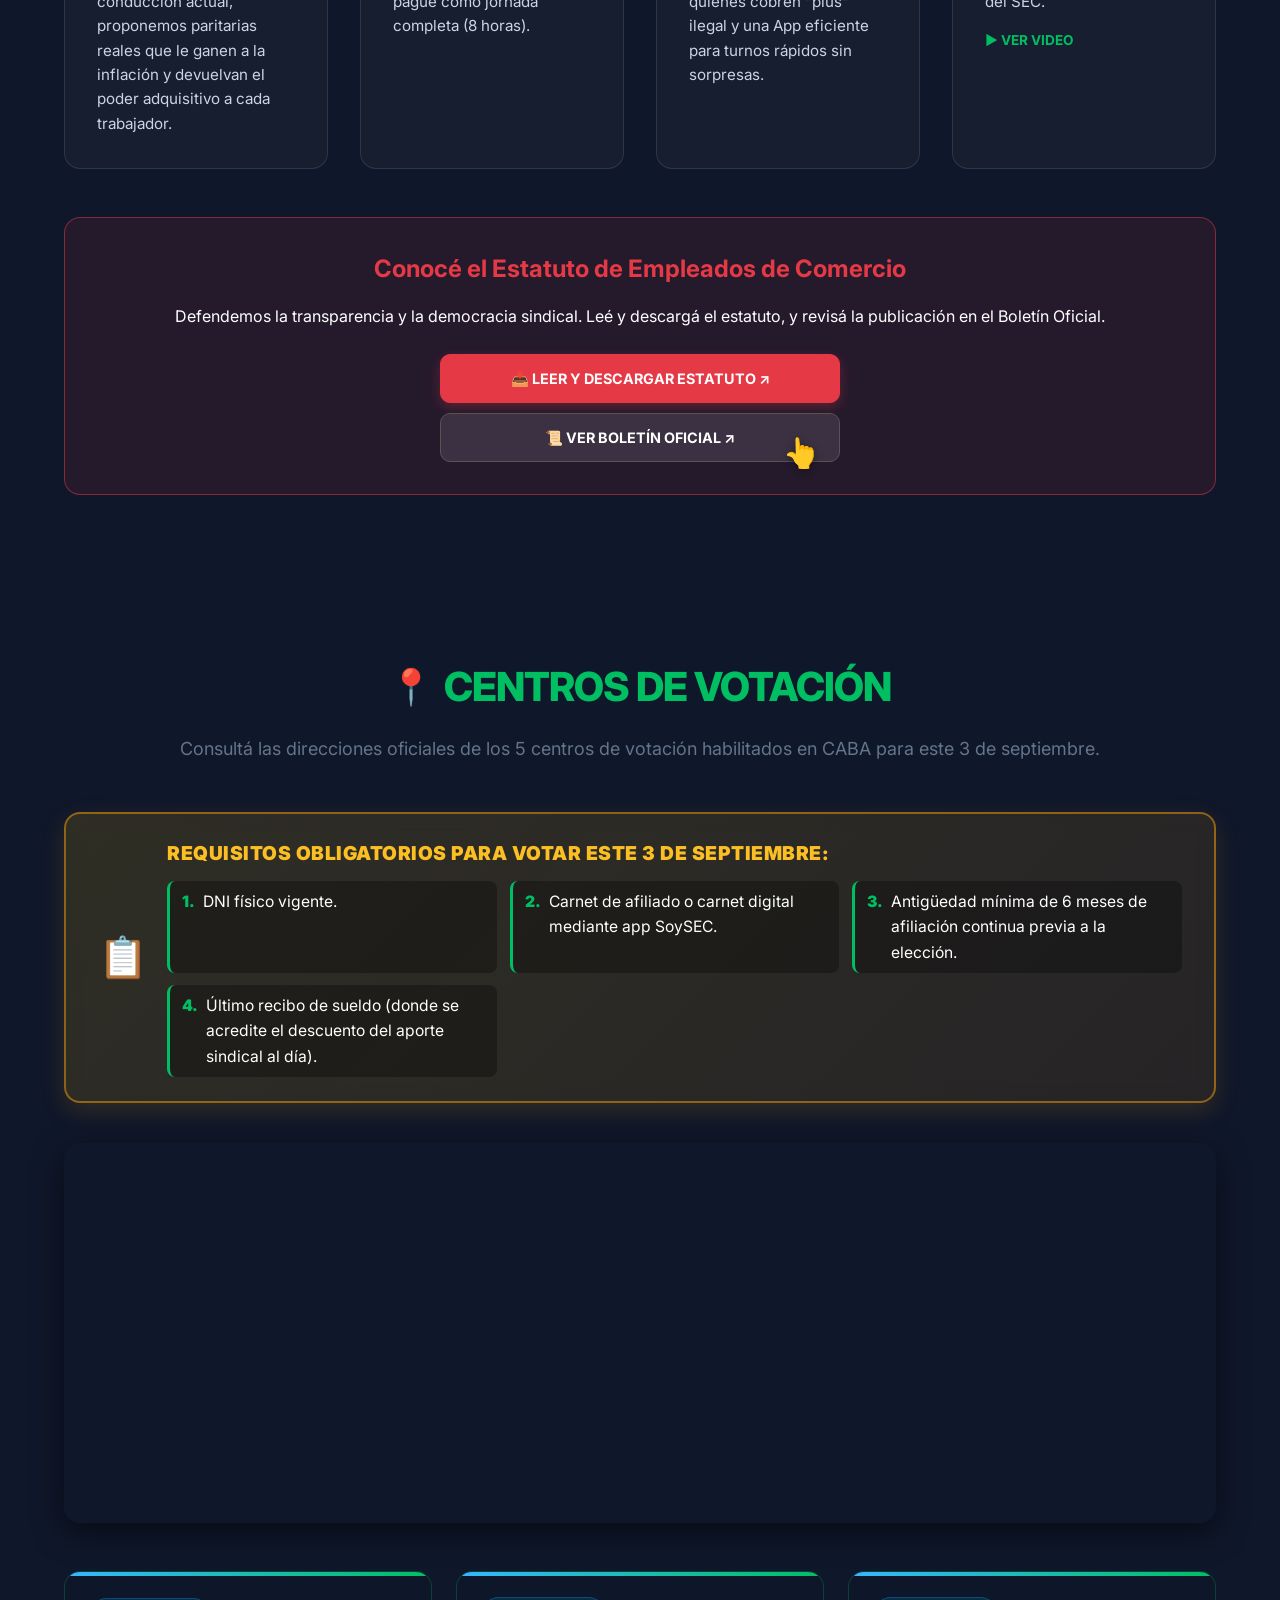
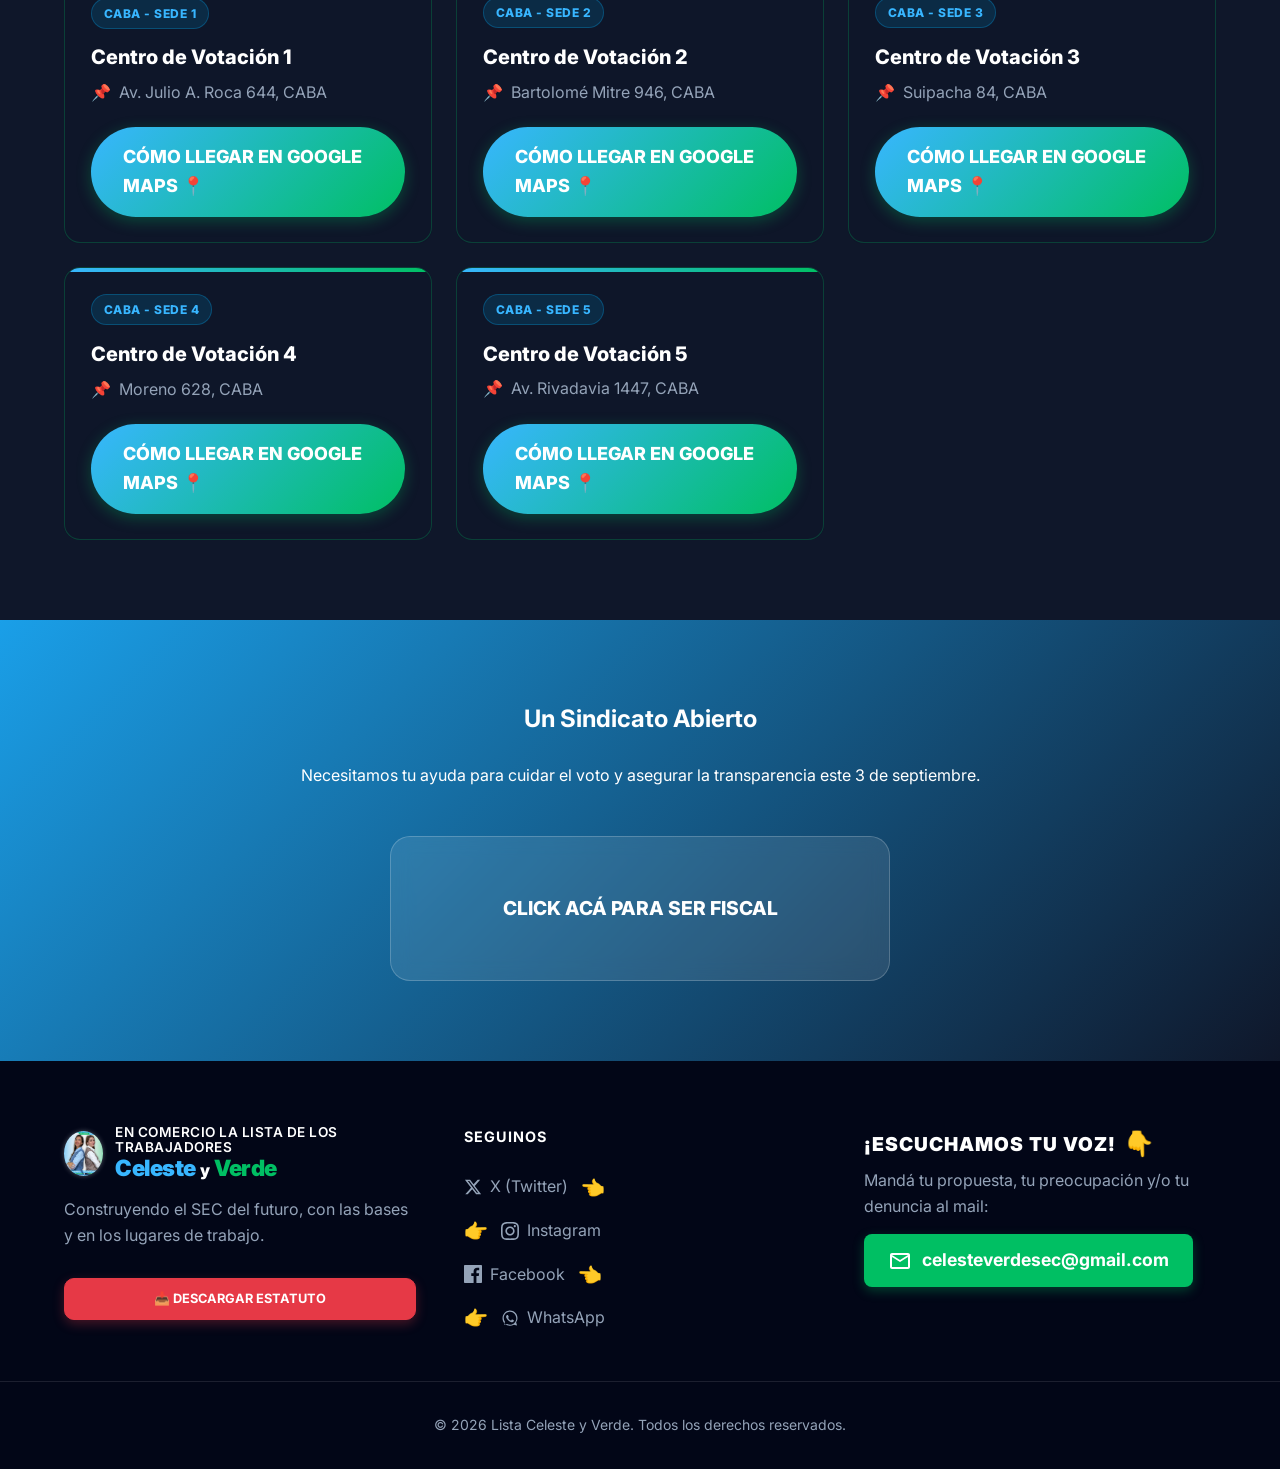
==== commit 5404f466: "Agregado botón rojo gigante debajo de hero image para el Estatuto" ====
--- a/index.html
+++ b/index.html
@@ -100,7 +100,7 @@
                     <a href="#sumate" class="btn btn-primary btn-blink-slow">Sumate a Fiscalizar / Cuidemos el Voto</a>
                 </div>
             </div>
-            <div class="hero-image">
+            <div class="hero-image" style="flex-wrap: wrap; justify-content: center;">
                 <img src="sabrinayvaleriadeespalda.jpg" alt="Sabrina Paredes y Valeria Rodríguez" class="hero-candidatas-img">
                 <div class="slogan-under-image">
                     <div class="slogan-badge bg-dark-brush">Ellos te dicen que es 'con vos' pero...</div>
@@ -109,6 +109,11 @@
                     <div style="text-align: center; margin-top: 40px;">
                         <a href="#donde-voto" class="btn btn-primary btn-blink-slow">¿DÓNDE VOTO? / REQUISITOS</a>
                     </div>
+                </div>
+                <div style="flex: 1 1 100%; text-align: center; margin-top: 20px;">
+                    <a href="ESTATUTO COMERCIO 2-06-1.pdf" target="_blank" class="btn-red-pulse" style="font-size: 1.1rem; padding: 1rem 2rem; max-width: 450px; display: inline-flex;">
+                        📥 DESCARGAR ESTATUTO (PDF)
+                    </a>
                 </div>
             </div>
         </div>
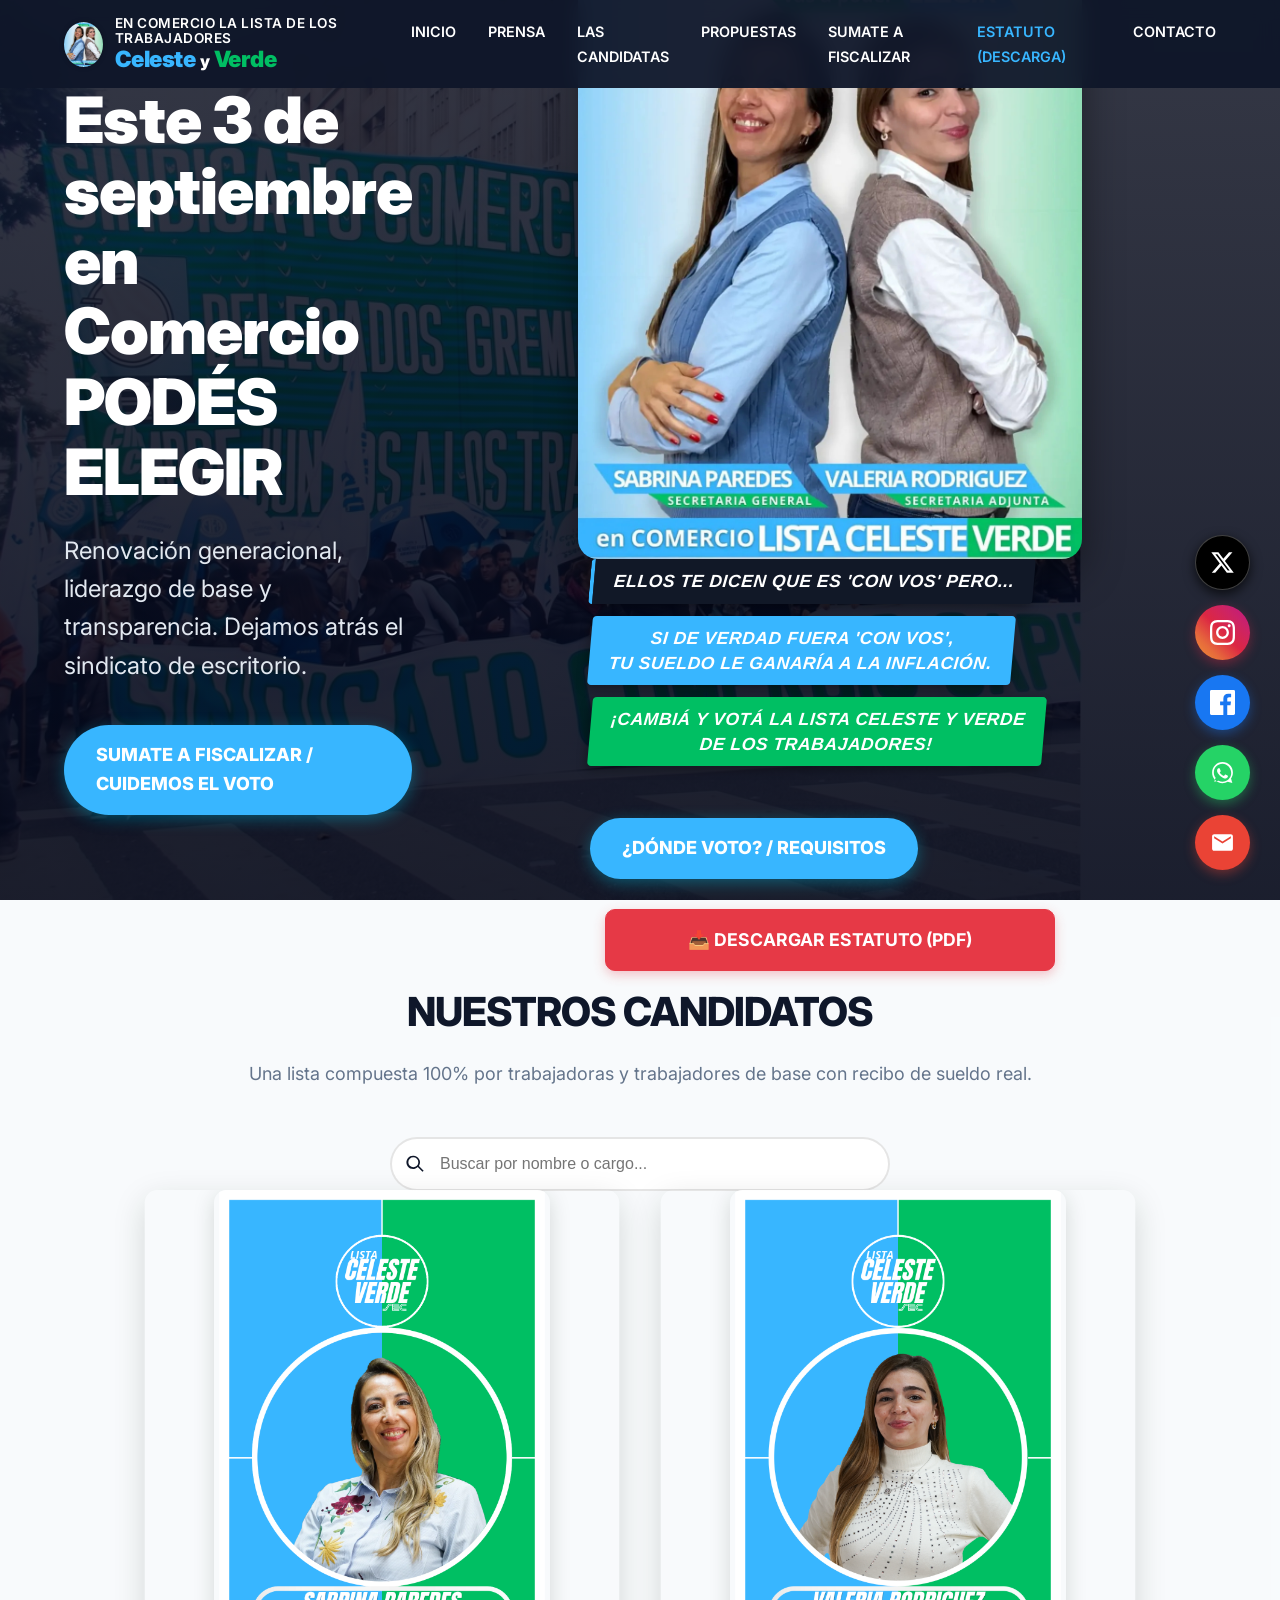
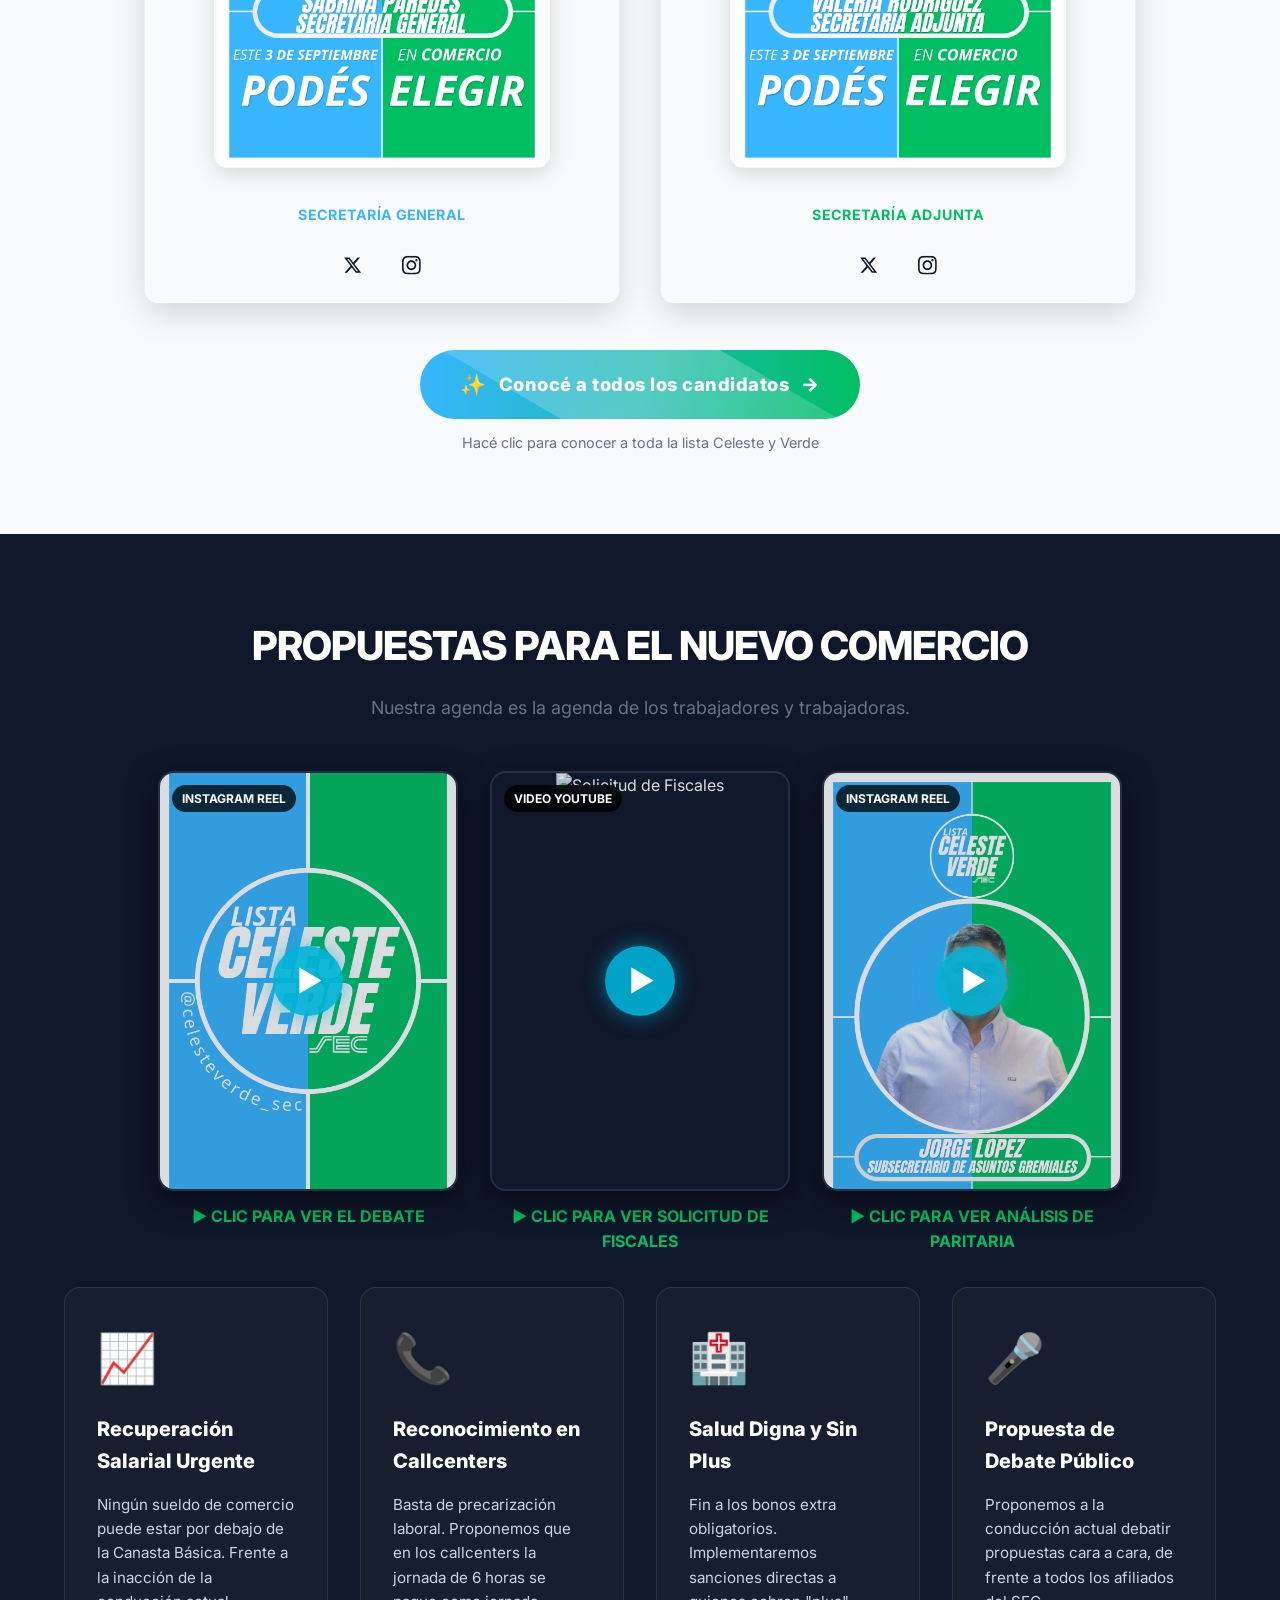
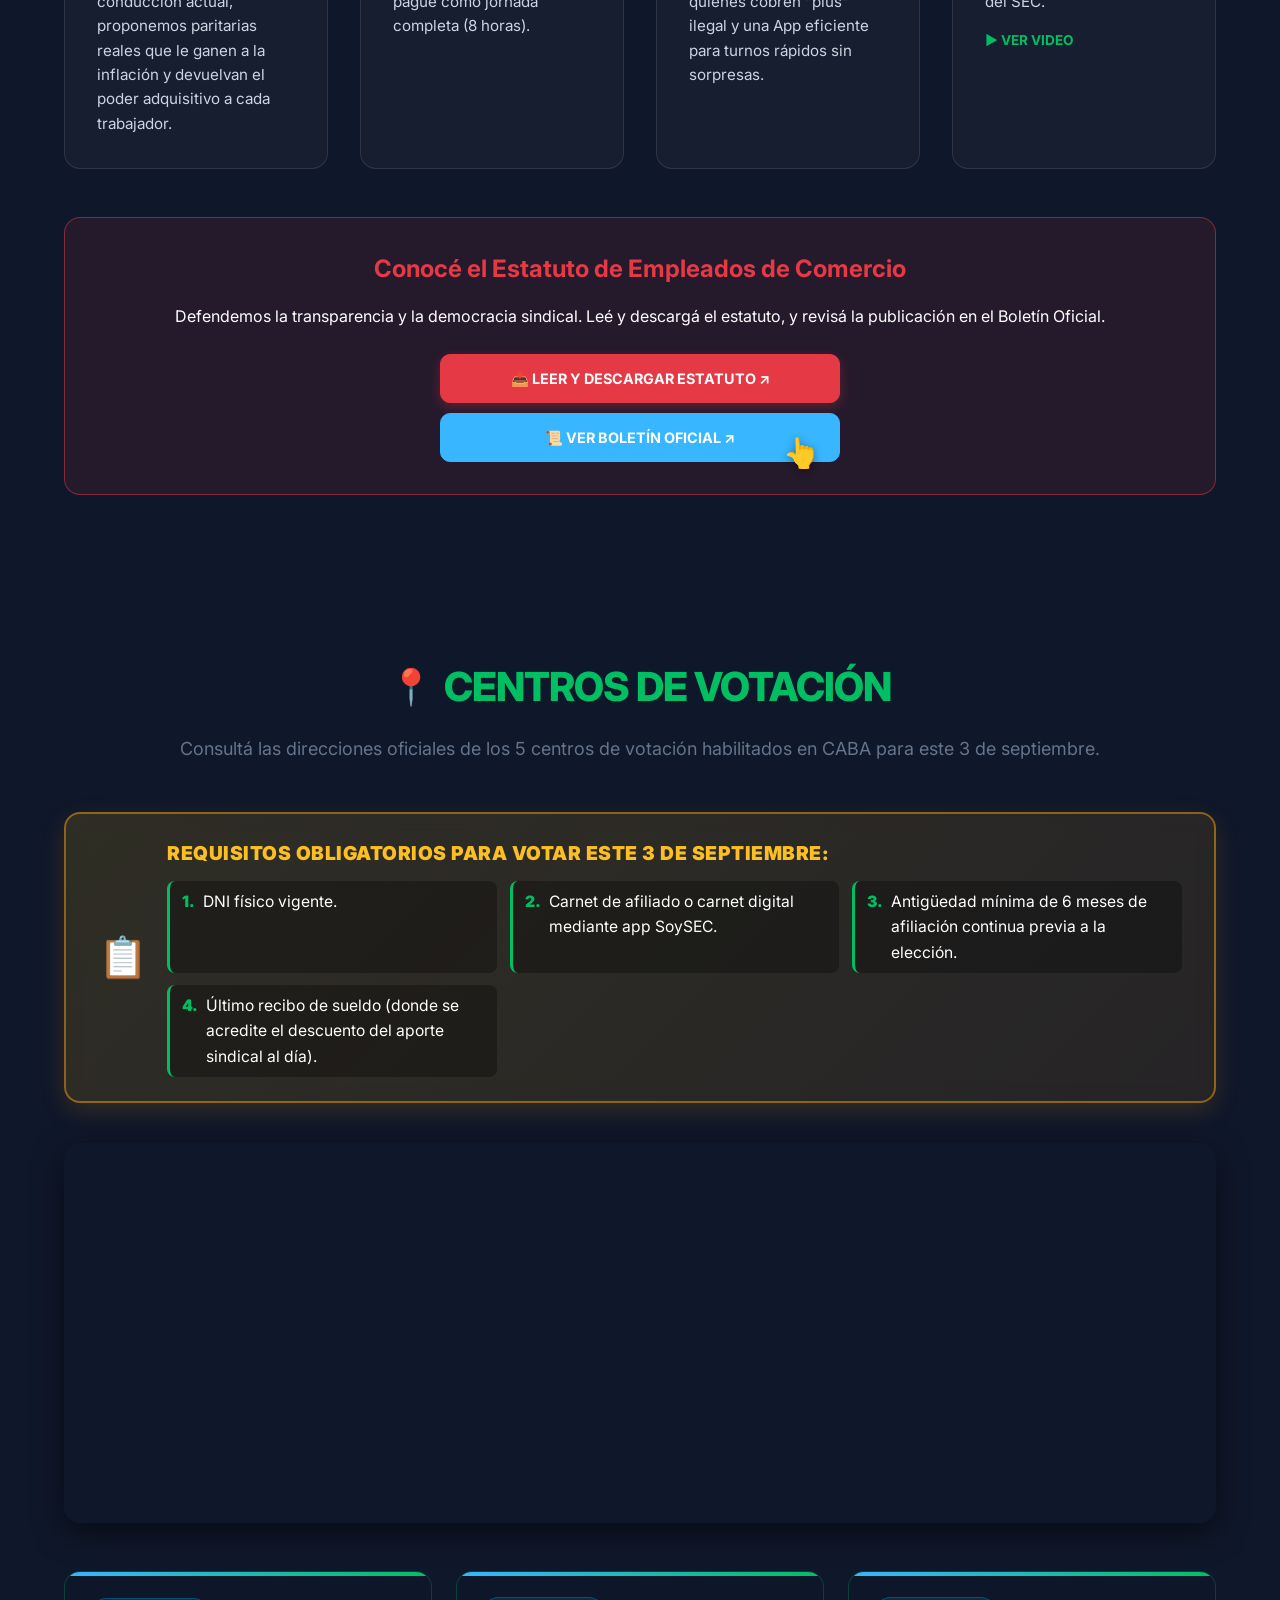
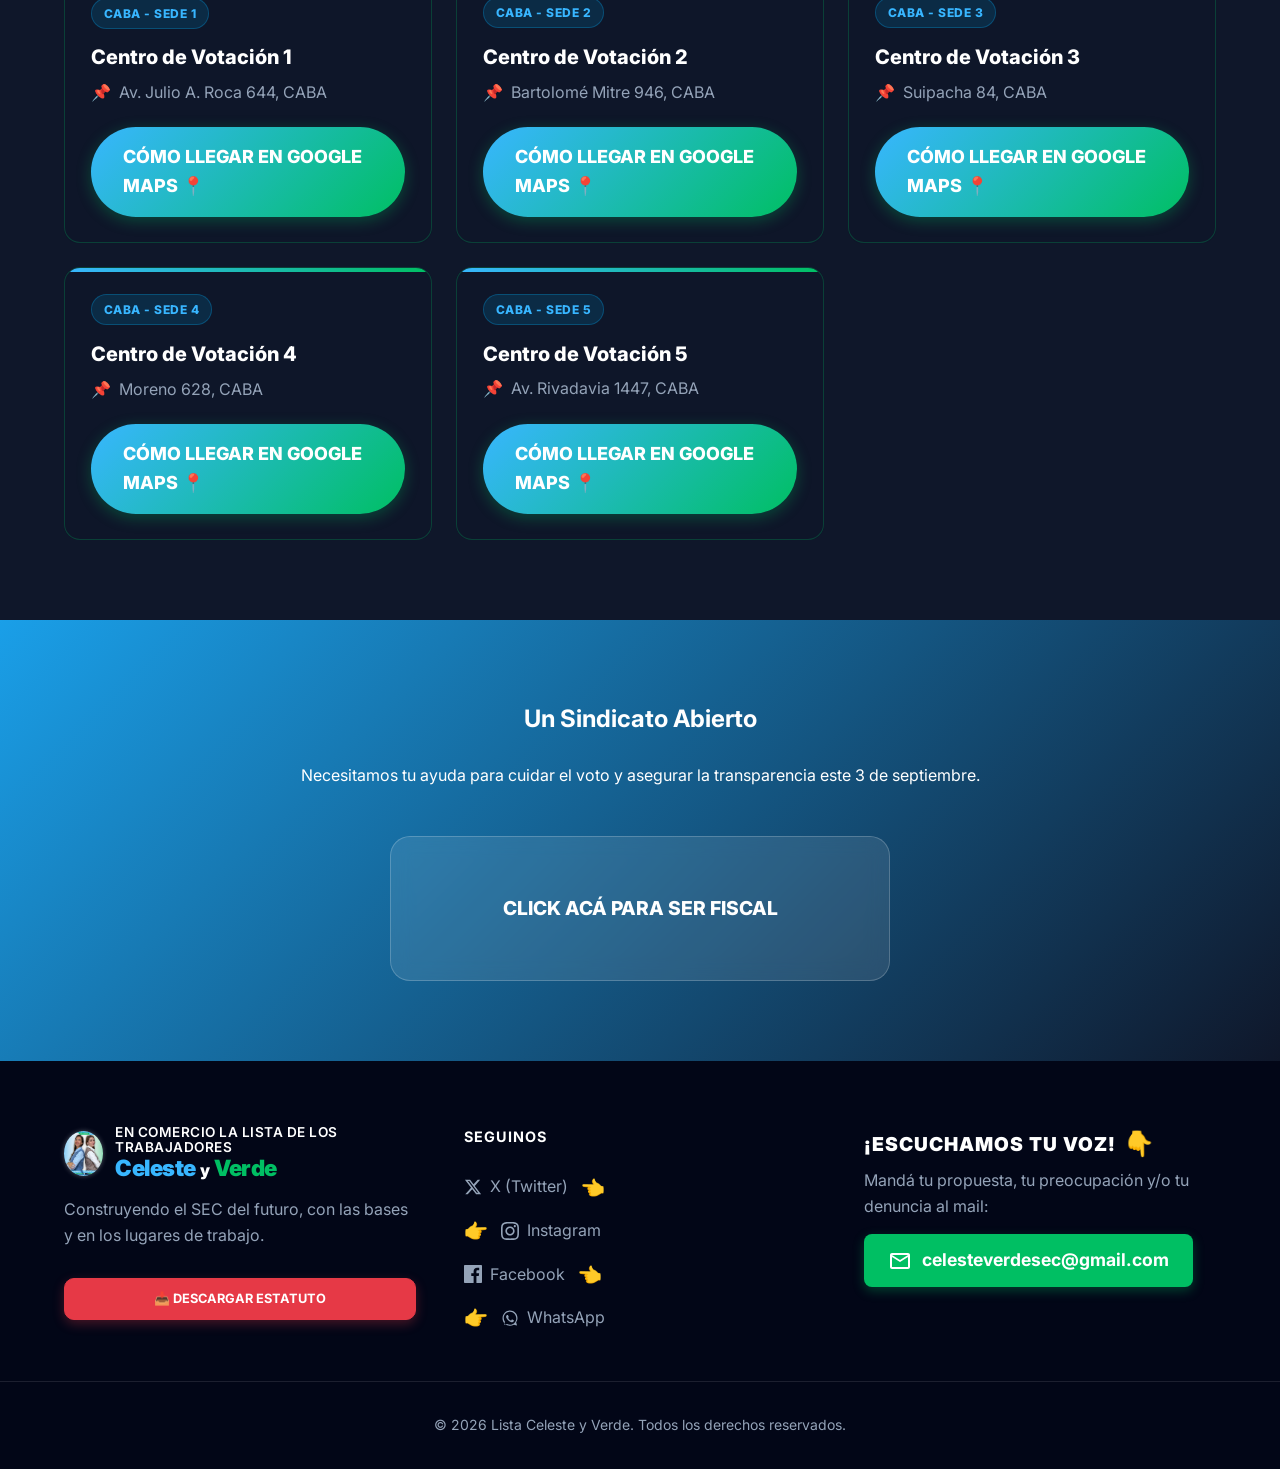
==== commit 1cbce157: "Cambiado color boton Boletin a celeste y agregado link al navbar" ====
--- a/index.html
+++ b/index.html
@@ -84,6 +84,7 @@
                 <li><a href="#nosotros">Las Candidatas</a></li>
                 <li><a href="#propuestas">Propuestas</a></li>
                 <li><a href="#sumate">Sumate a Fiscalizar</a></li>
+                <li><a href="ESTATUTO COMERCIO 2-06-1.pdf" target="_blank" style="color: var(--color-celeste);">Estatuto (Descarga)</a></li>
                 <li><a href="#contacto">Contacto</a></li>
             </ul>
         </div>
@@ -652,7 +653,7 @@
                     <a href="ESTATUTO COMERCIO 2-06-1.pdf" target="_blank" class="btn-red-pulse" style="margin-top: 0;">
                         📥 LEER Y DESCARGAR ESTATUTO ↗
                     </a>
-                    <a href="https://www.boletinoficial.gob.ar/detalleAviso/primera/313927/20240913?hl=es-AR" target="_blank" rel="noopener noreferrer" class="btn-prensa" style="background: rgba(255,255,255,0.1); color: var(--color-white); border-color: #555; justify-content: center;">
+                    <a href="https://www.boletinoficial.gob.ar/detalleAviso/primera/313927/20240913?hl=es-AR" target="_blank" rel="noopener noreferrer" class="btn-prensa" style="background: var(--color-celeste); color: #fff; border-color: var(--color-celeste); justify-content: center;">
                         📜 VER BOLETÍN OFICIAL ↗
                     </a>
                 </div>
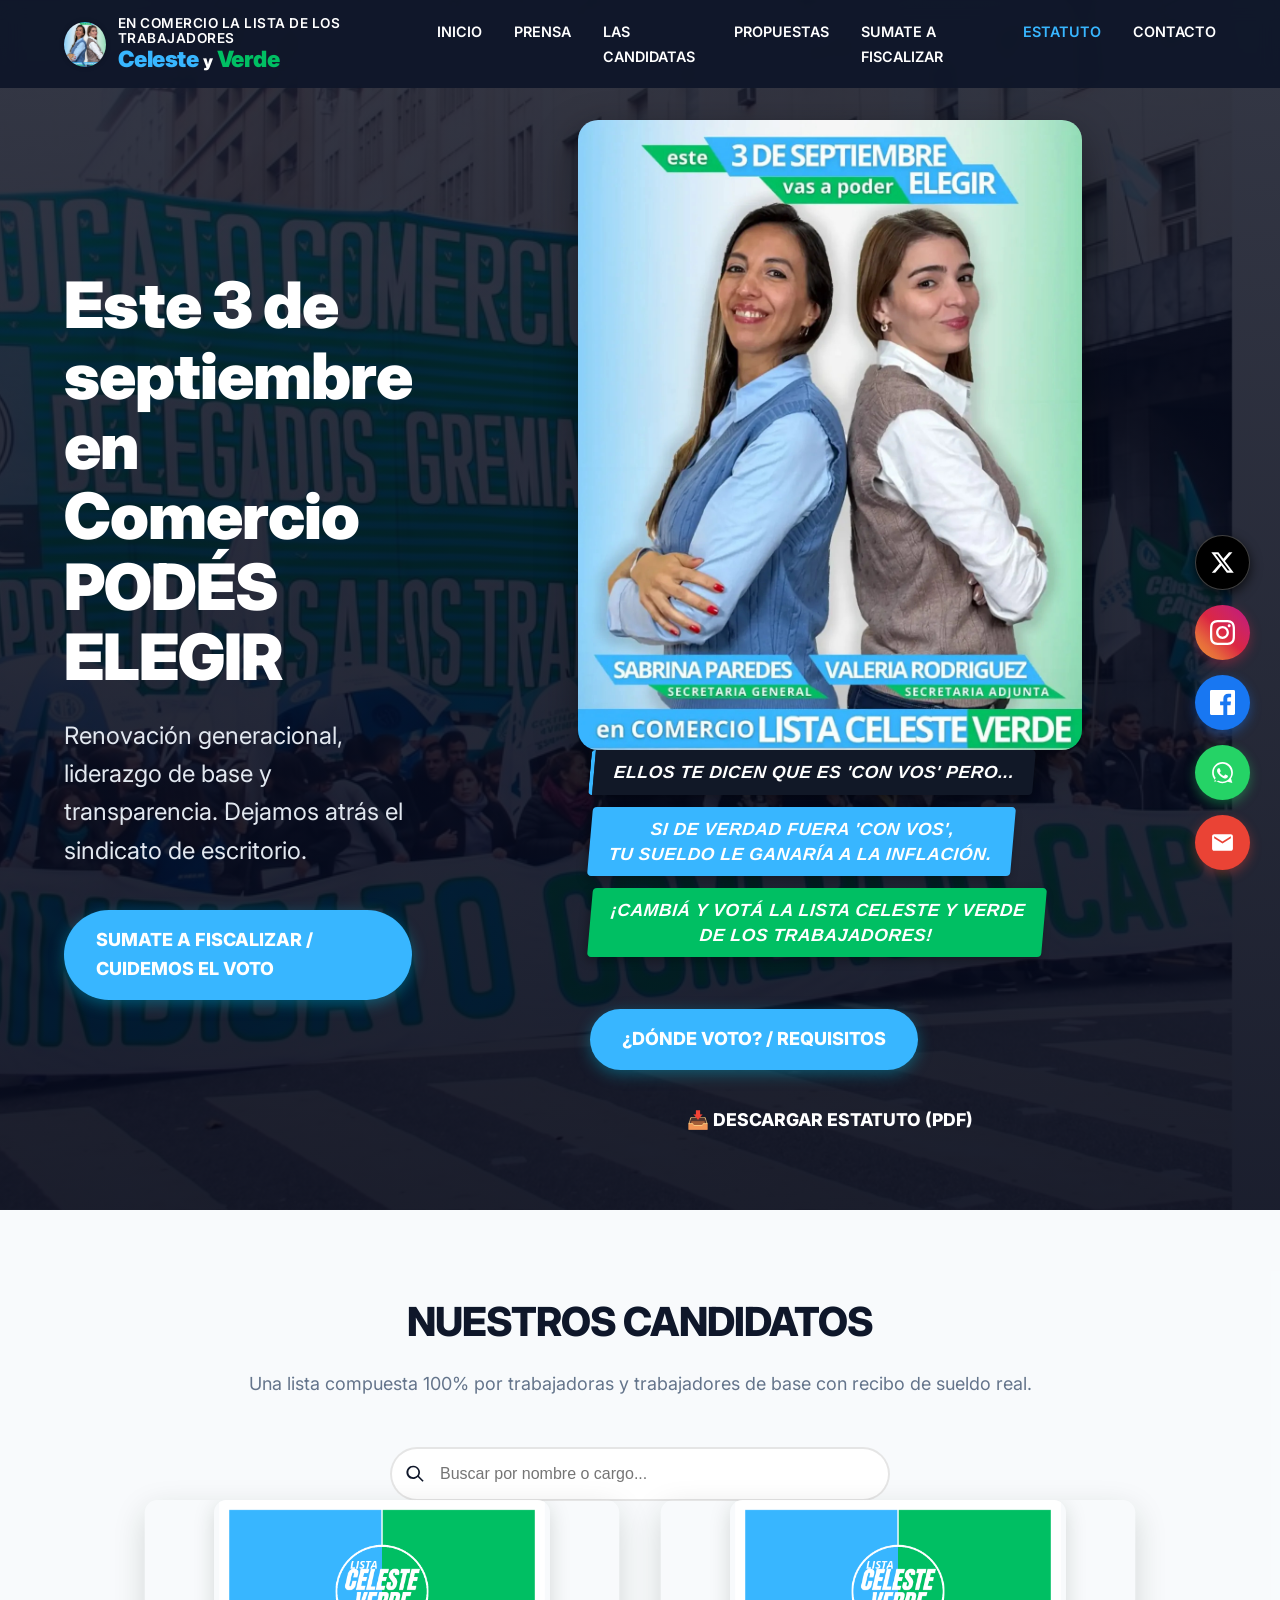
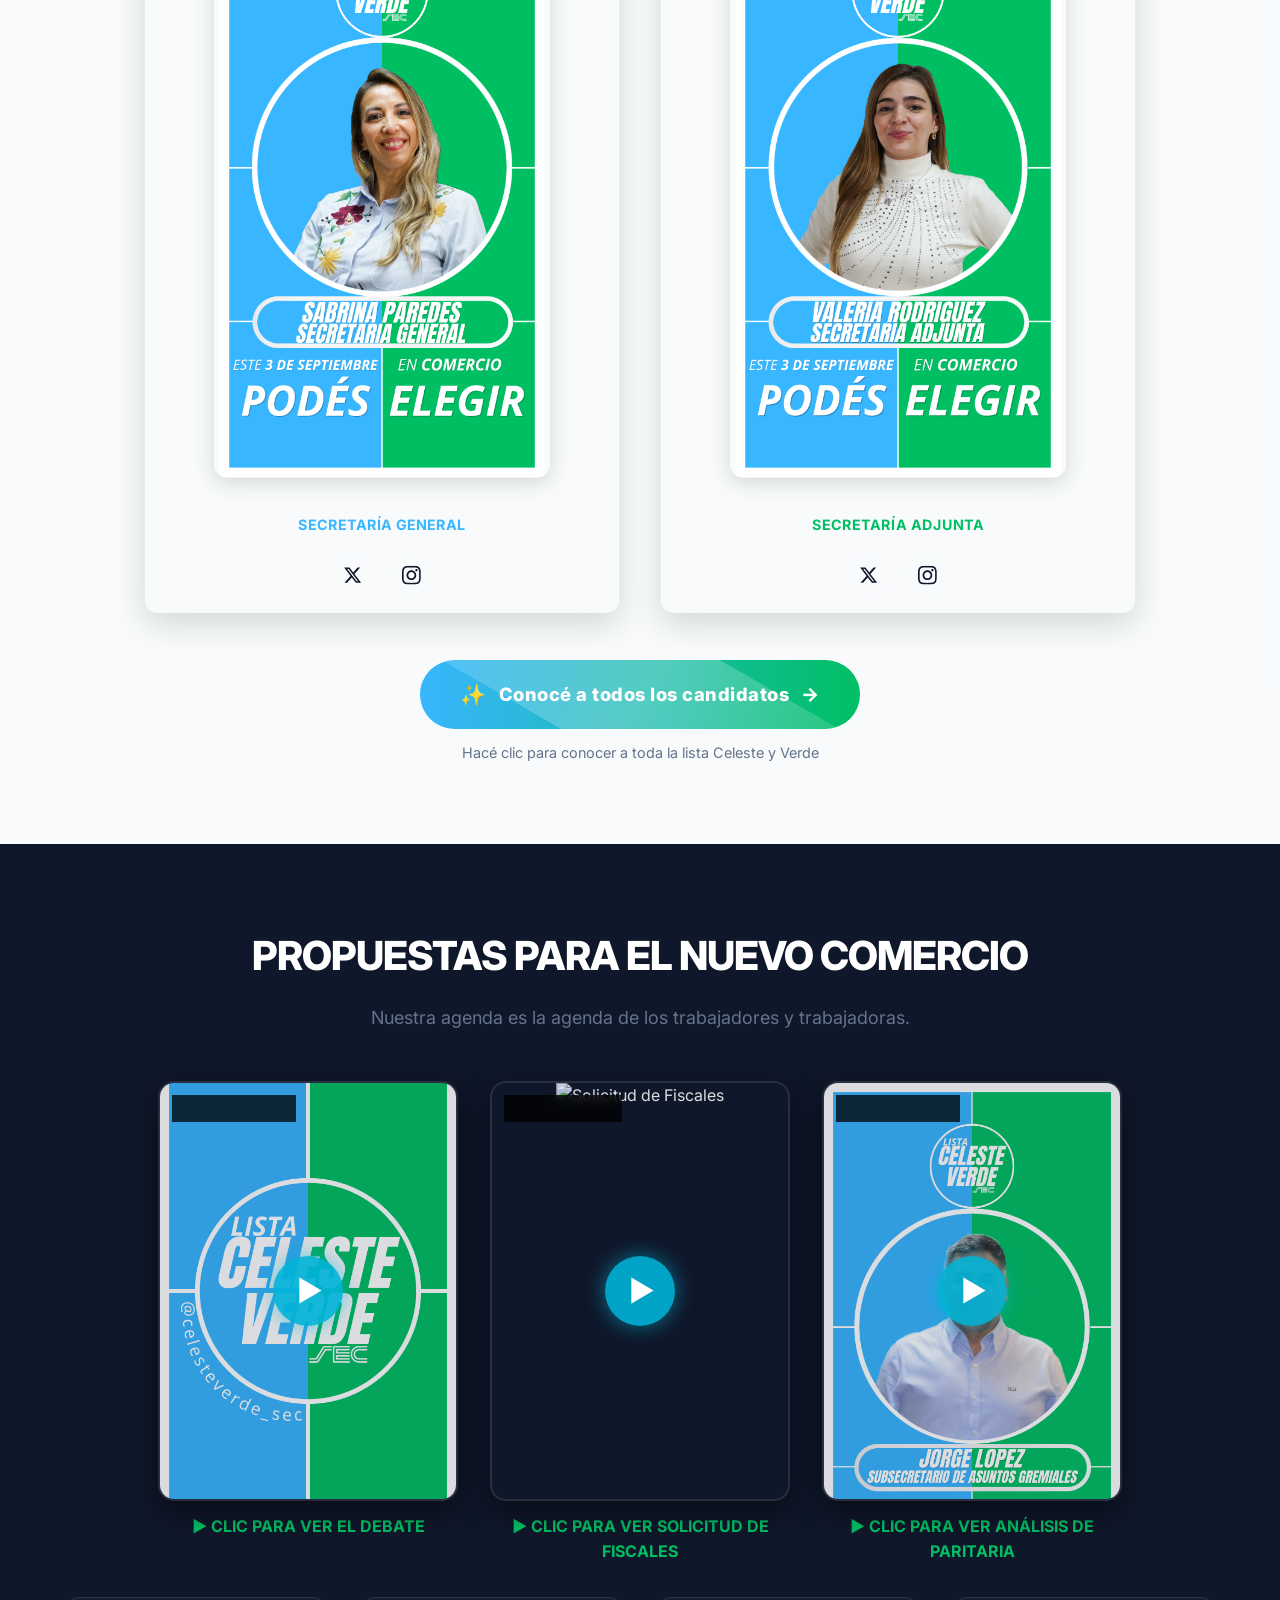
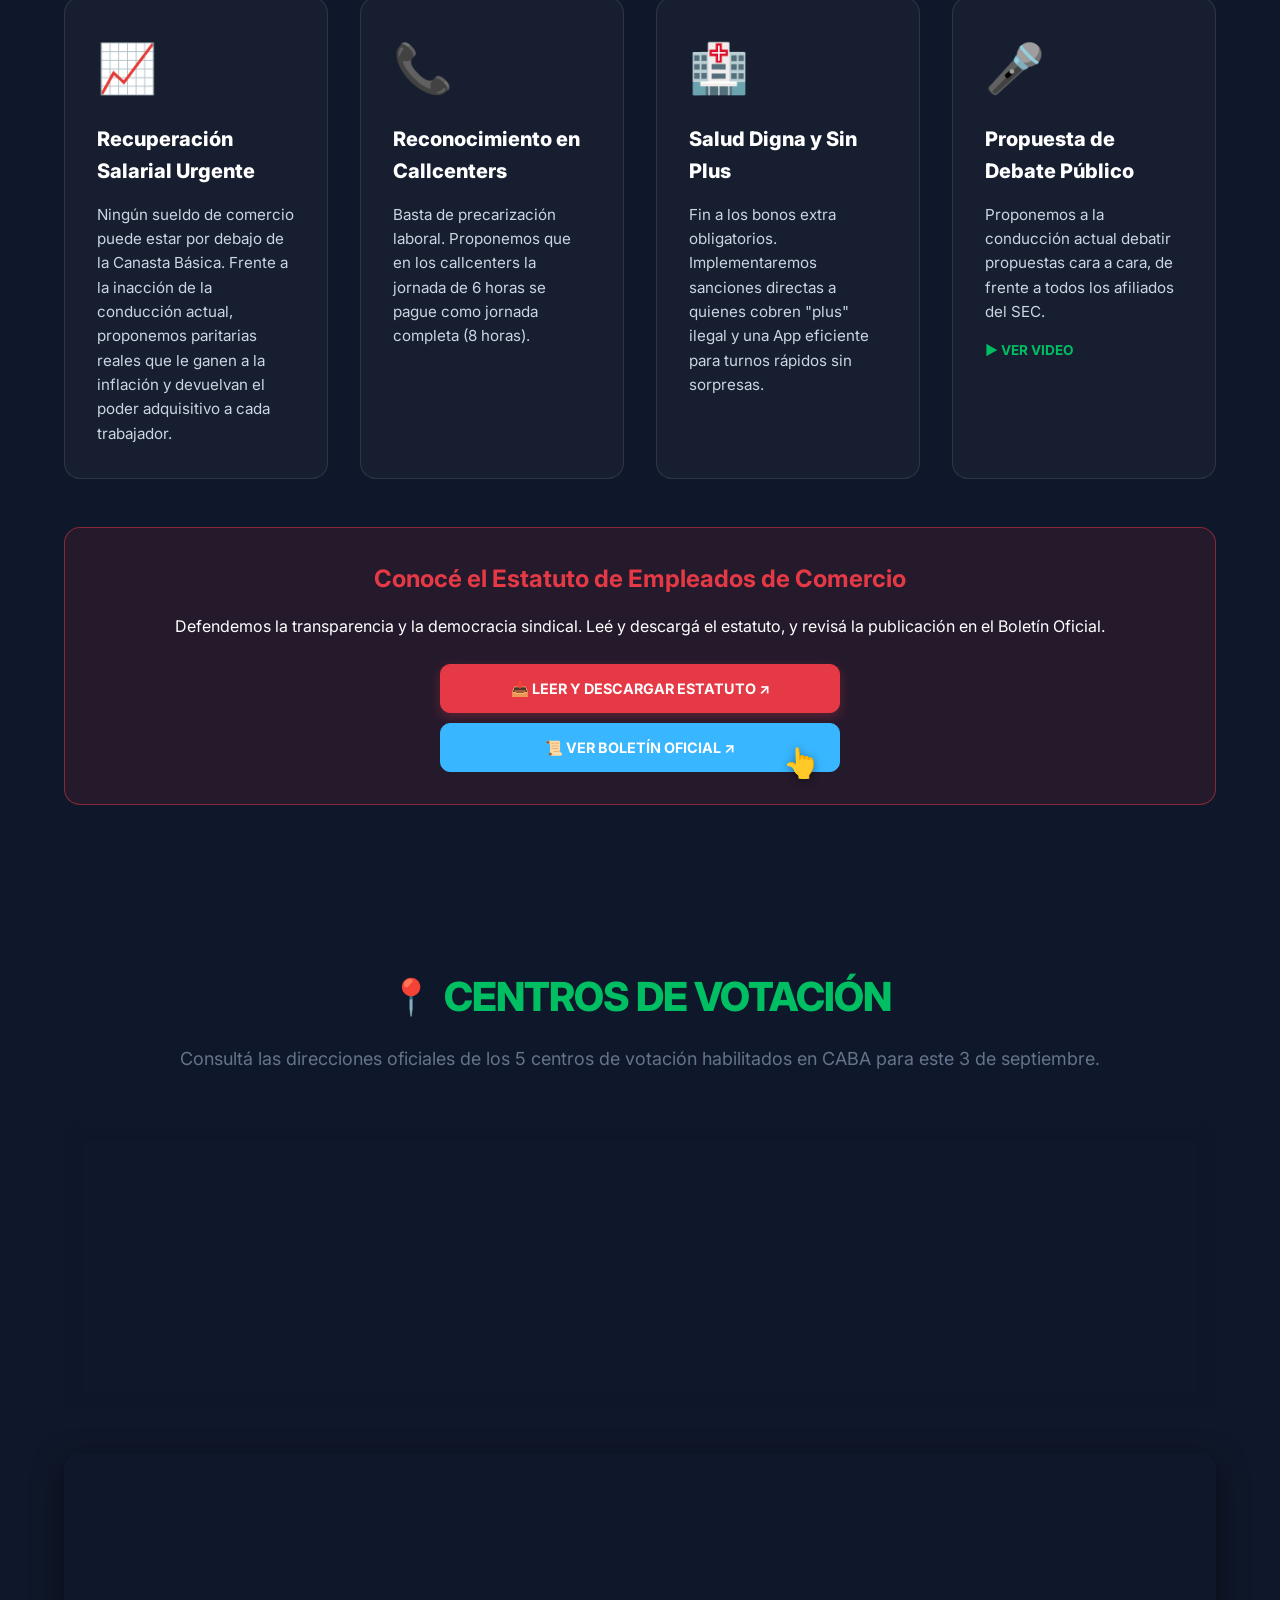
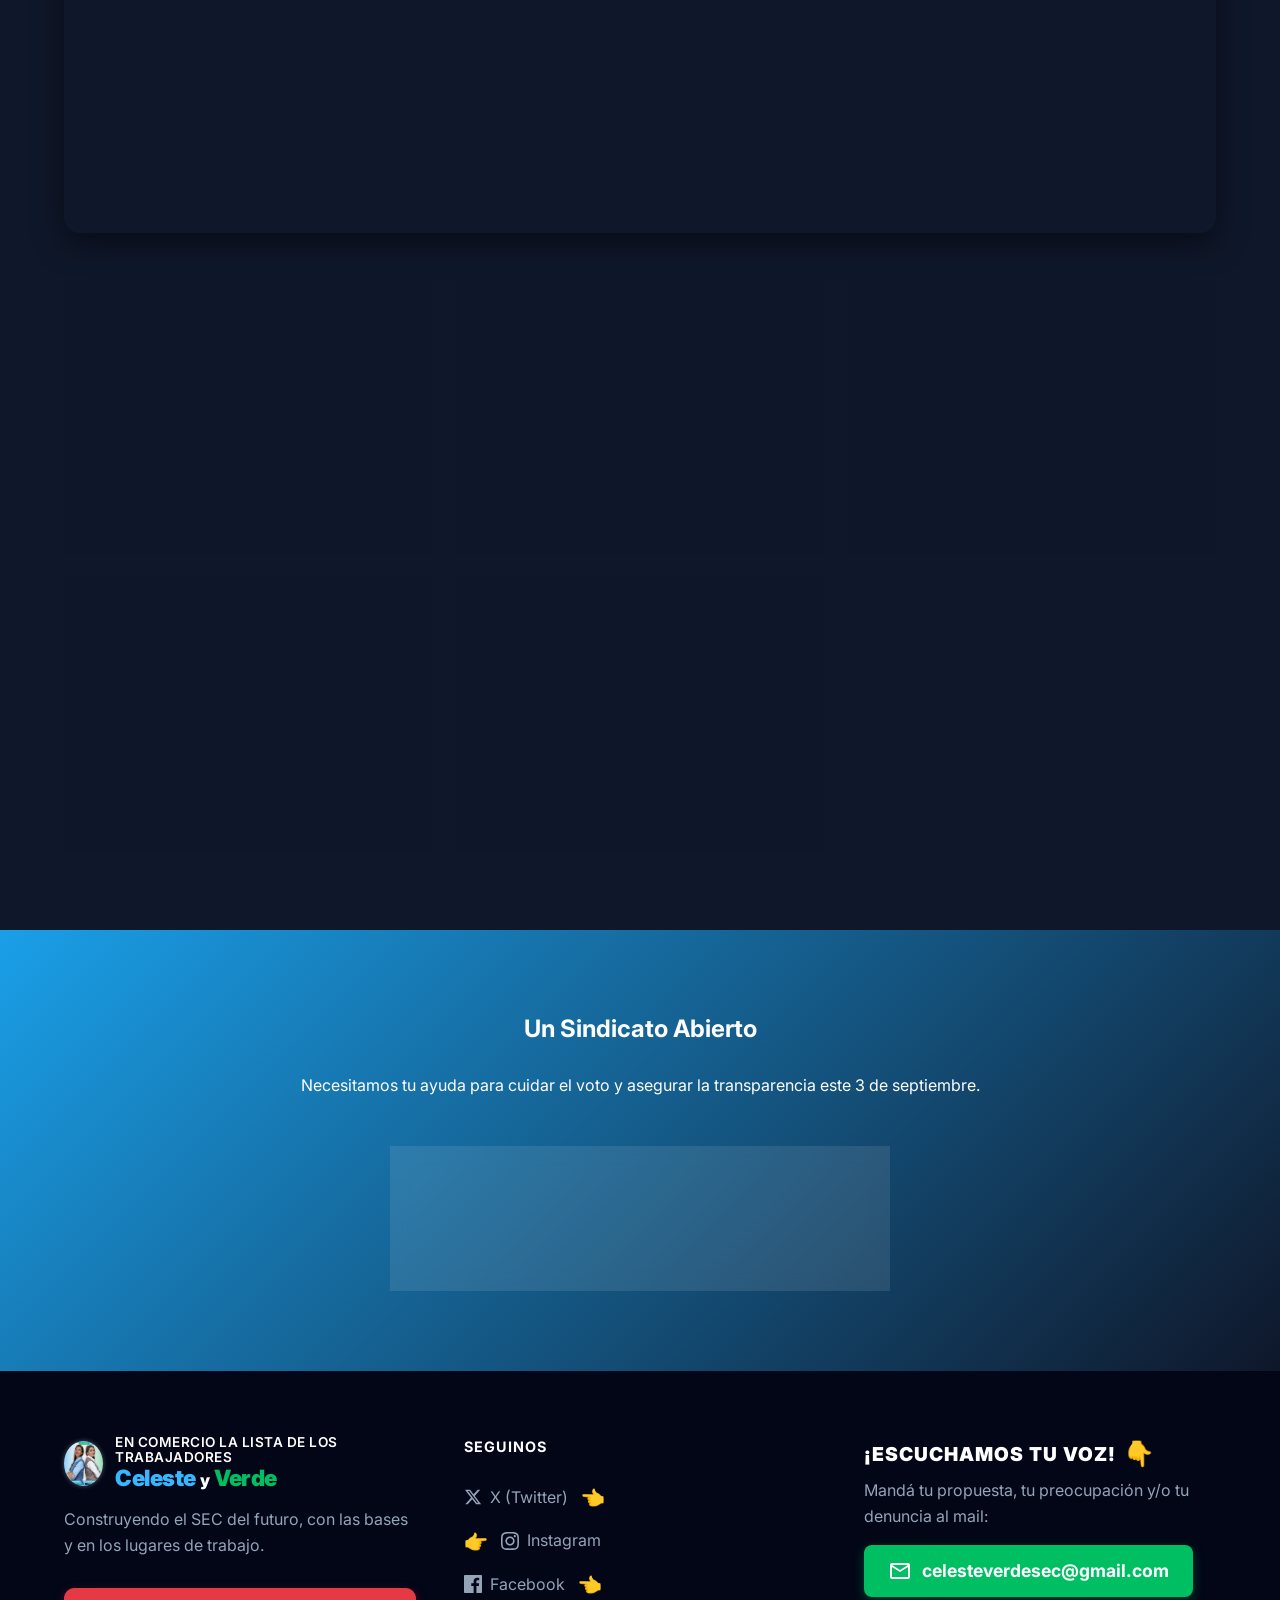
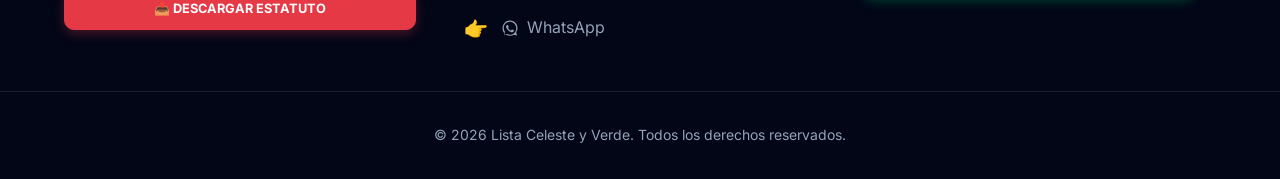
==== commit 50f07ab3: "Fix navbar text, hero height padding, and add RGB led cycle to download button" ====
--- a/index.html
+++ b/index.html
@@ -84,7 +84,7 @@
                 <li><a href="#nosotros">Las Candidatas</a></li>
                 <li><a href="#propuestas">Propuestas</a></li>
                 <li><a href="#sumate">Sumate a Fiscalizar</a></li>
-                <li><a href="ESTATUTO COMERCIO 2-06-1.pdf" target="_blank" style="color: var(--color-celeste);">Estatuto (Descarga)</a></li>
+                <li><a href="ESTATUTO COMERCIO 2-06-1.pdf" target="_blank" style="color: var(--color-celeste);">Estatuto</a></li>
                 <li><a href="#contacto">Contacto</a></li>
             </ul>
         </div>
@@ -112,7 +112,7 @@
                     </div>
                 </div>
                 <div style="flex: 1 1 100%; text-align: center; margin-top: 20px;">
-                    <a href="ESTATUTO COMERCIO 2-06-1.pdf" target="_blank" class="btn-red-pulse" style="font-size: 1.1rem; padding: 1rem 2rem; max-width: 450px; display: inline-flex;">
+                    <a href="ESTATUTO COMERCIO 2-06-1.pdf" target="_blank" class="btn-led-cycle" style="font-size: 1.1rem; padding: 1rem 2rem; max-width: 450px; width: 100%;">
                         📥 DESCARGAR ESTATUTO (PDF)
                     </a>
                 </div>
--- a/style.css
+++ b/style.css
@@ -155,8 +155,8 @@
 /* Hero Section */
 .hero {
     position: relative;
-    height: 100vh;
-    min-height: 600px;
+    min-height: 100vh;
+    padding: 120px 0 60px 0;
     display: flex;
     align-items: center;
     justify-content: center;
@@ -1639,6 +1639,46 @@
     100% { box-shadow: 0 0 0 0 rgba(230, 57, 70, 0); }
 }
 
+/* LED Cycle Animation */
+@keyframes led-cycle {
+    0%, 25% {
+        background-color: #e63946; /* red */
+        box-shadow: 0 0 15px rgba(230, 57, 70, 0.8), 0 0 30px rgba(230, 57, 70, 0.5);
+    }
+    33%, 58% {
+        background-color: var(--color-verde); /* green */
+        box-shadow: 0 0 15px rgba(0, 191, 99, 0.8), 0 0 30px rgba(0, 191, 99, 0.5);
+    }
+    66%, 91% {
+        background-color: var(--color-celeste); /* celeste */
+        box-shadow: 0 0 15px rgba(0, 173, 239, 0.8), 0 0 30px rgba(0, 173, 239, 0.5);
+    }
+    100% {
+        background-color: #e63946; /* red */
+        box-shadow: 0 0 15px rgba(230, 57, 70, 0.8), 0 0 30px rgba(230, 57, 70, 0.5);
+    }
+}
+
+.btn-led-cycle {
+    display: inline-flex;
+    align-items: center;
+    justify-content: center;
+    padding: 0.8rem 1.5rem;
+    color: #fff !important;
+    font-weight: 800;
+    text-transform: uppercase;
+    text-decoration: none;
+    border-radius: 8px;
+    border: none;
+    transition: transform 0.2s;
+    animation: led-cycle 4s infinite;
+}
+
+.btn-led-cycle:hover {
+    transform: scale(1.05);
+    animation-play-state: paused;
+}
+
 /* Animaciones para los emojis de las manos en el footer */
 @keyframes point-left {
     from { transform: translateX(0); }
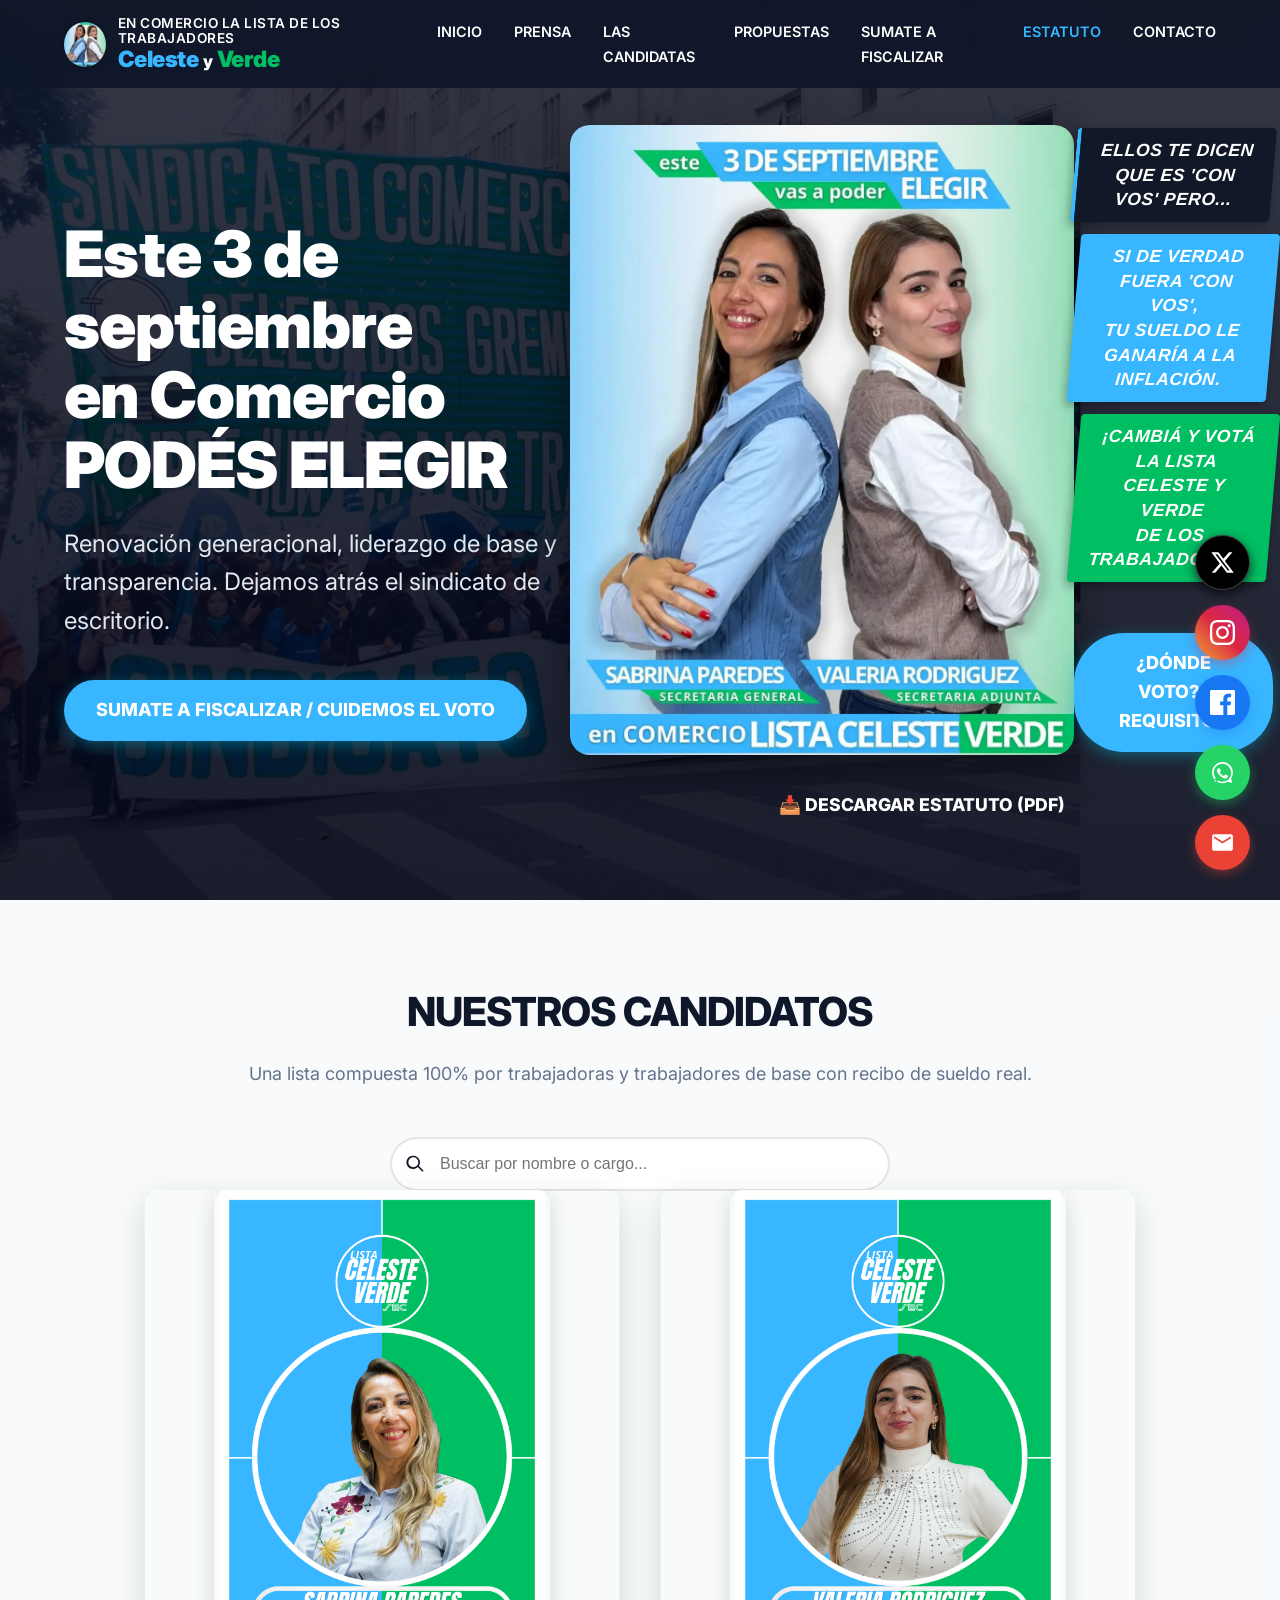
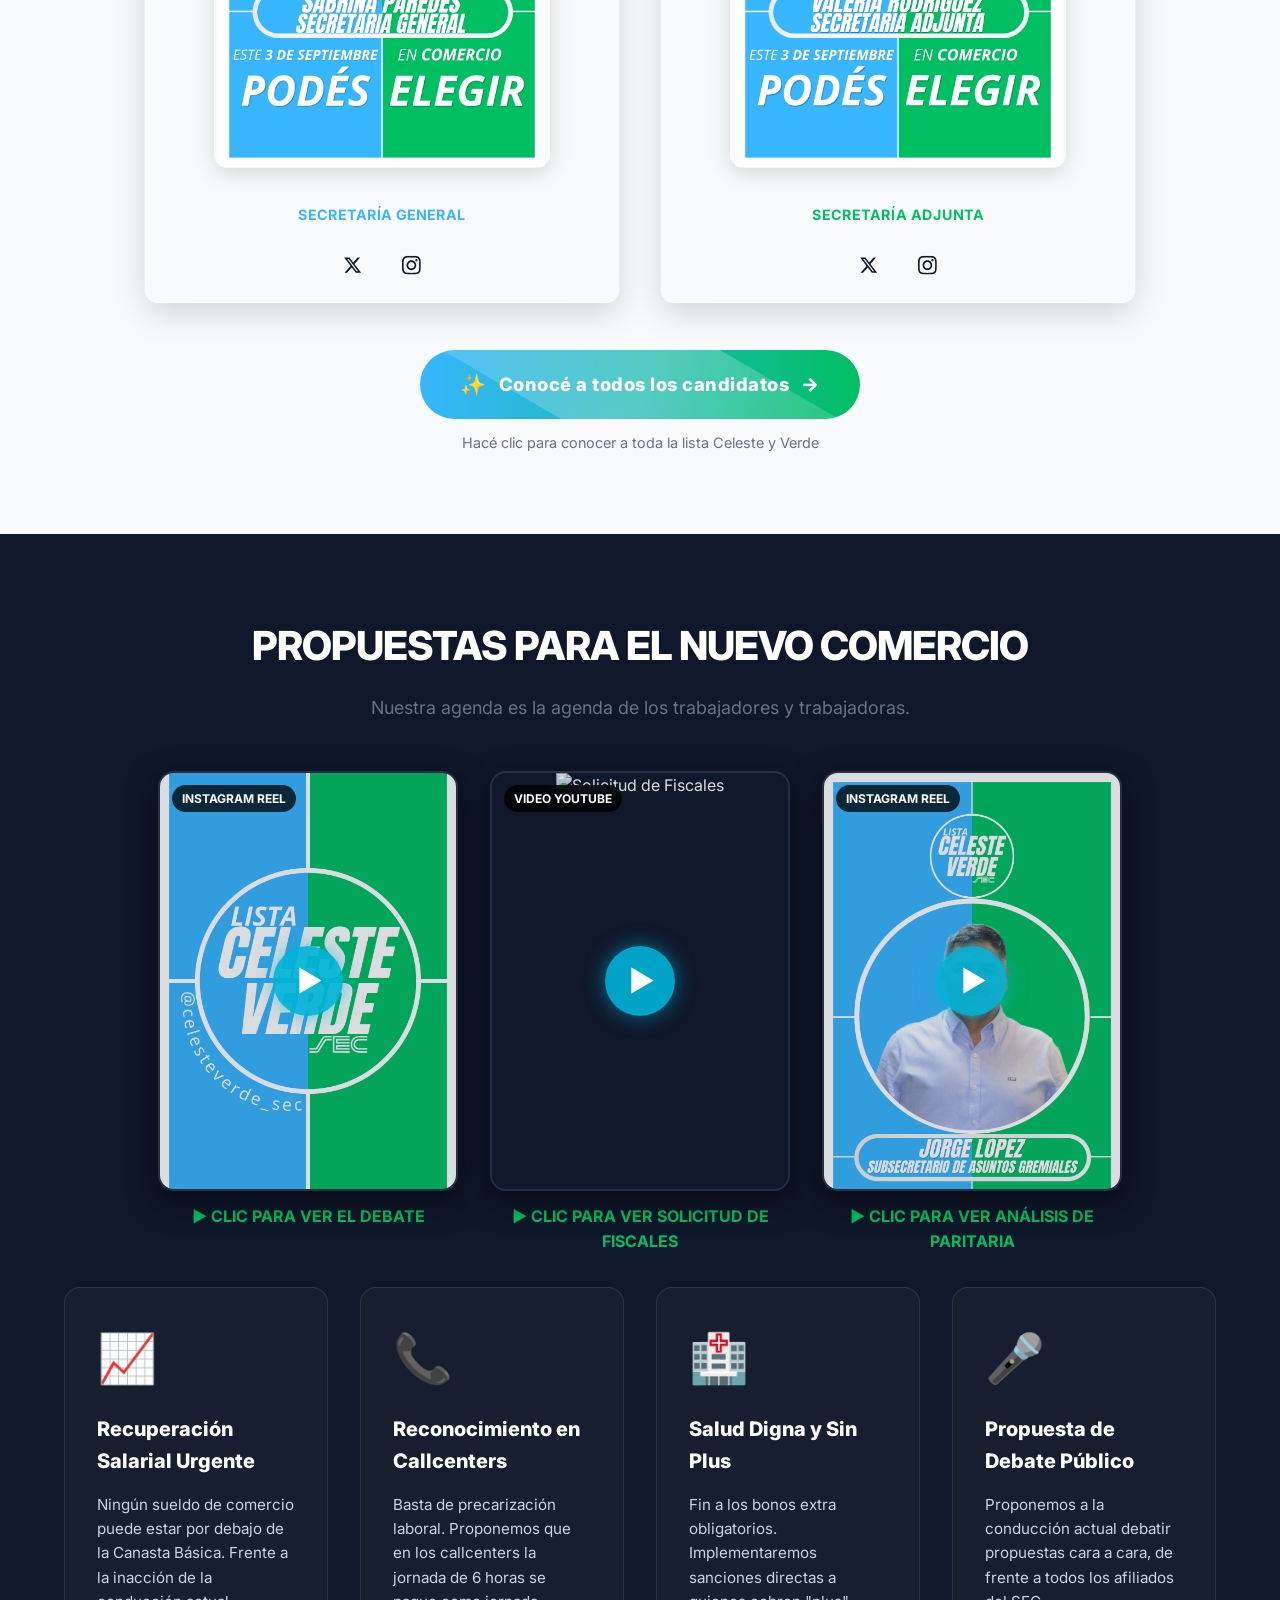
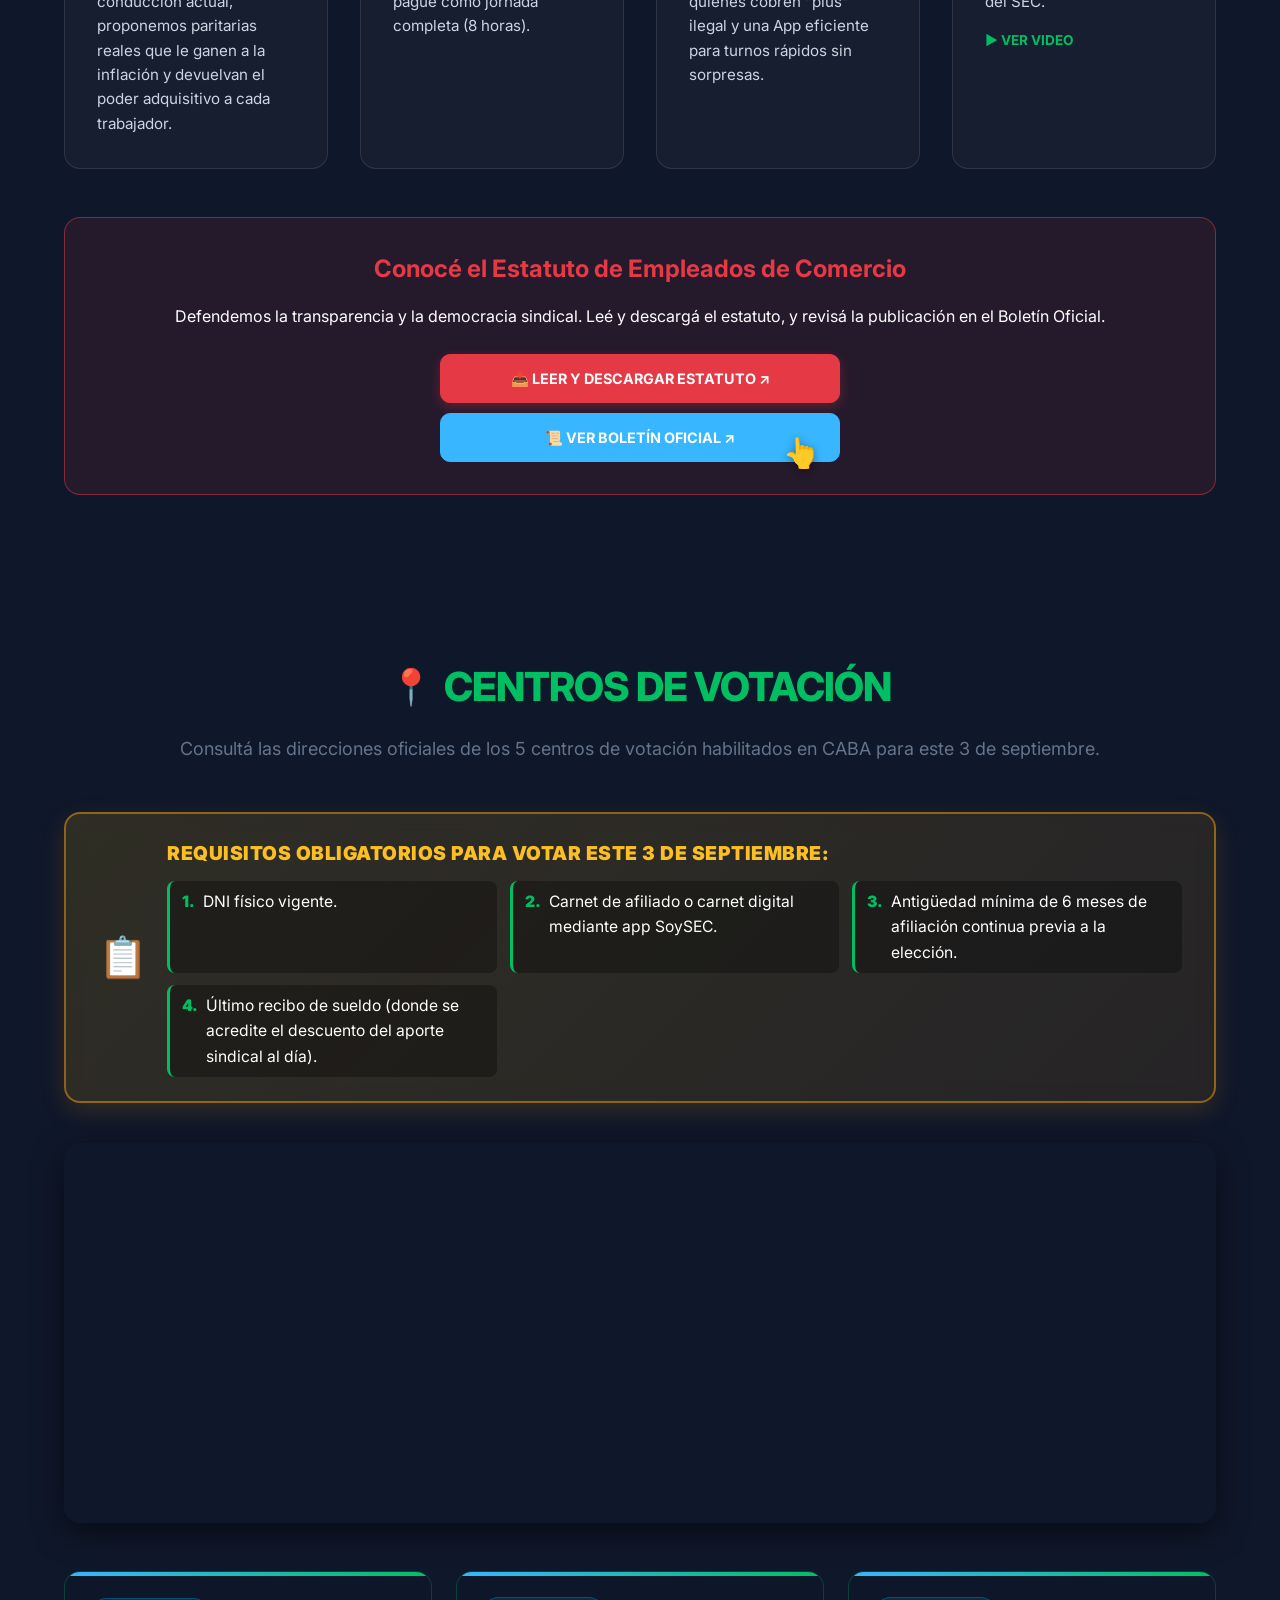
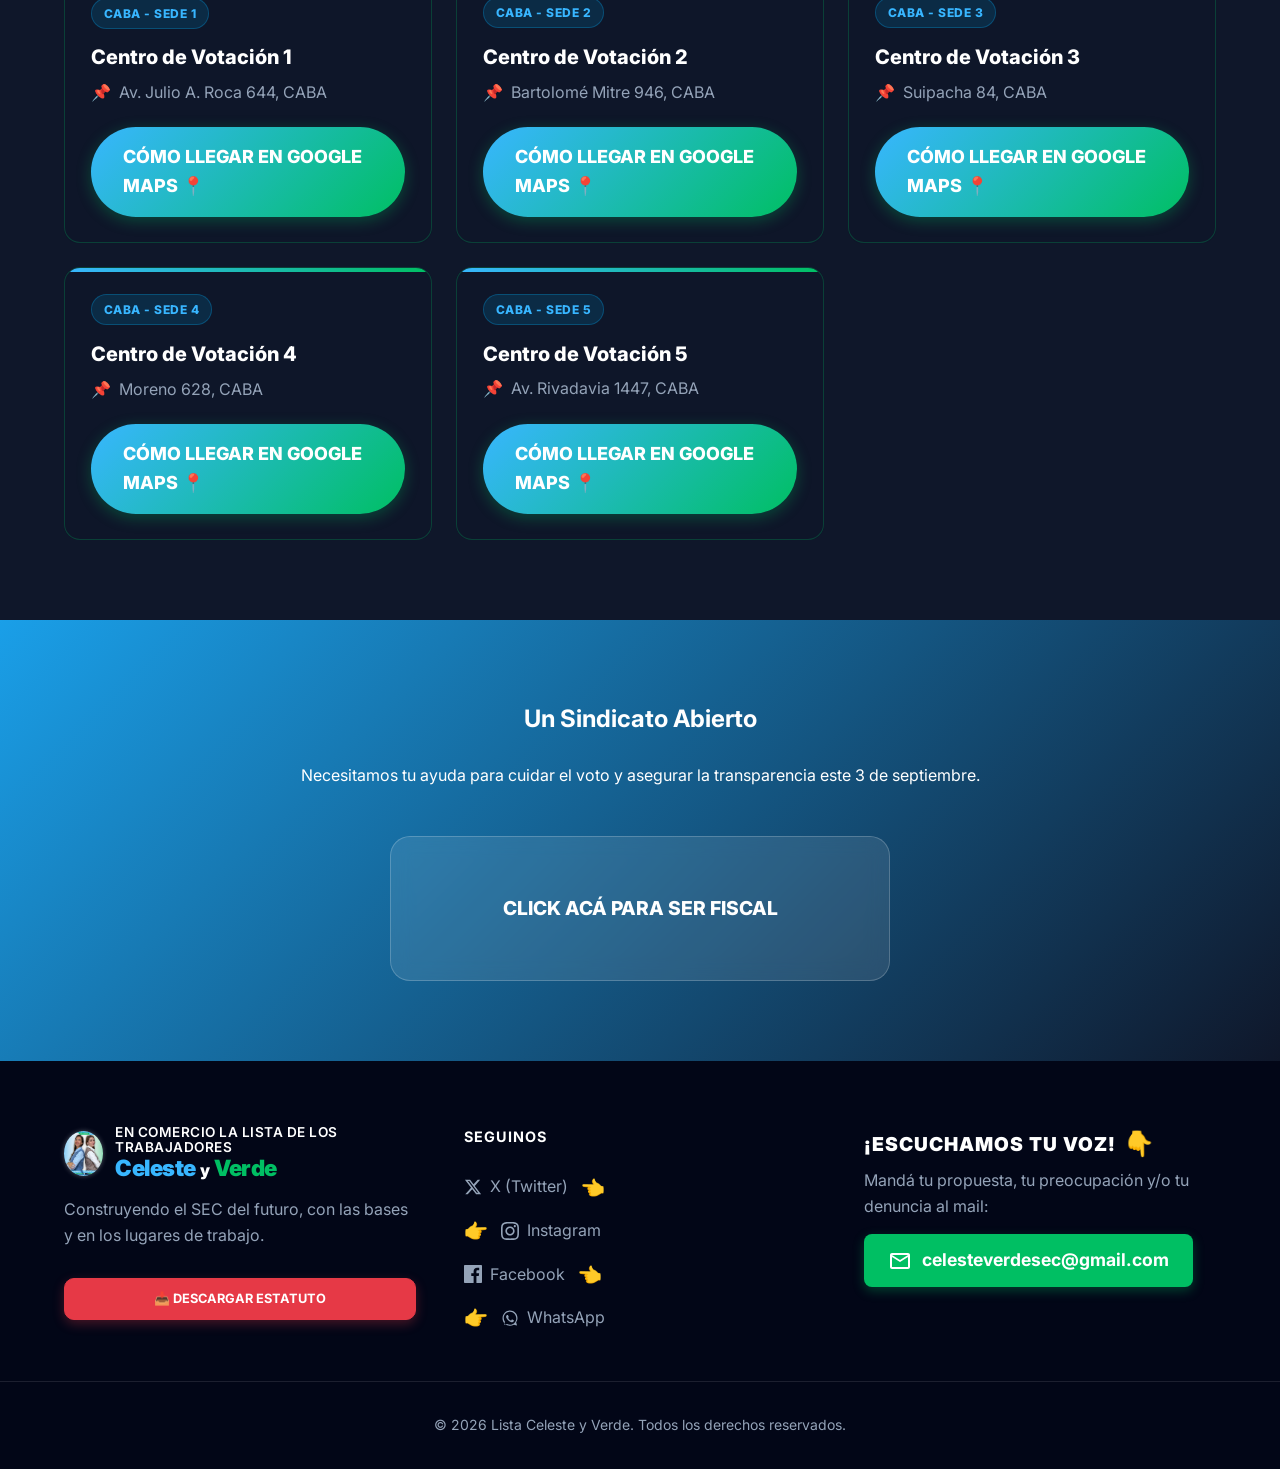
==== commit 8d537df8: "Fix hero image slogans layout" ====
--- a/index.html
+++ b/index.html
@@ -101,17 +101,19 @@
                     <a href="#sumate" class="btn btn-primary btn-blink-slow">Sumate a Fiscalizar / Cuidemos el Voto</a>
                 </div>
             </div>
-            <div class="hero-image" style="flex-wrap: wrap; justify-content: center;">
-                <img src="sabrinayvaleriadeespalda.jpg" alt="Sabrina Paredes y Valeria Rodríguez" class="hero-candidatas-img">
-                <div class="slogan-under-image">
-                    <div class="slogan-badge bg-dark-brush">Ellos te dicen que es 'con vos' pero...</div>
-                    <div class="slogan-badge bg-celeste-brush">Si de verdad fuera 'con vos',<br>tu sueldo le ganaría a la inflación.</div>
-                    <div class="slogan-badge bg-verde-brush">¡Cambiá y votá la Lista Celeste y Verde<br>de los Trabajadores!</div>
-                    <div style="text-align: center; margin-top: 40px;">
-                        <a href="#donde-voto" class="btn btn-primary btn-blink-slow">¿DÓNDE VOTO? / REQUISITOS</a>
-                    </div>
-                </div>
-                <div style="flex: 1 1 100%; text-align: center; margin-top: 20px;">
+            <div style="display: flex; flex-direction: column; align-items: center; gap: 20px; flex: 1 1 50%;">
+                <div class="hero-image" style="width: 100%; justify-content: center;">
+                    <img src="sabrinayvaleriadeespalda.jpg" alt="Sabrina Paredes y Valeria Rodríguez" class="hero-candidatas-img">
+                    <div class="slogan-under-image">
+                        <div class="slogan-badge bg-dark-brush">Ellos te dicen que es 'con vos' pero...</div>
+                        <div class="slogan-badge bg-celeste-brush">Si de verdad fuera 'con vos',<br>tu sueldo le ganaría a la inflación.</div>
+                        <div class="slogan-badge bg-verde-brush">¡Cambiá y votá la Lista Celeste y Verde<br>de los Trabajadores!</div>
+                        <div style="text-align: center; margin-top: 40px;">
+                            <a href="#donde-voto" class="btn btn-primary btn-blink-slow">¿DÓNDE VOTO? / REQUISITOS</a>
+                        </div>
+                    </div>
+                </div>
+                <div style="width: 100%; text-align: center;">
                     <a href="ESTATUTO COMERCIO 2-06-1.pdf" target="_blank" class="btn-led-cycle" style="font-size: 1.1rem; padding: 1rem 2rem; max-width: 450px; width: 100%;">
                         📥 DESCARGAR ESTATUTO (PDF)
                     </a>
